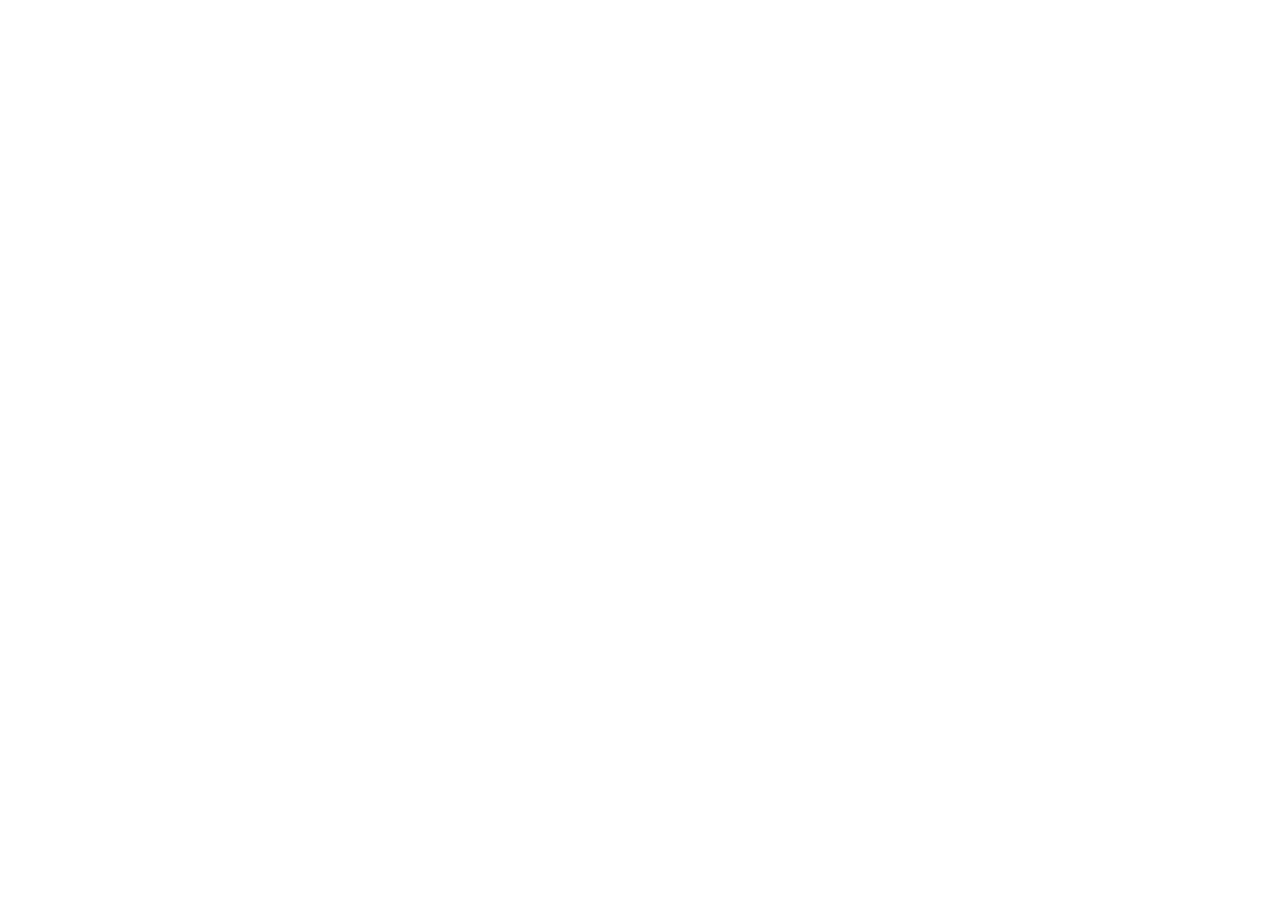
==== about.html @ e8c34bf9 "Init : création du dépôt, arborescence des fichiers et structure HTML de base" ====
<!DOCTYPE html>
<html lang="fr">
<head> 
<meta charset="UTF-8"> 
<meta name="viewport" content="width=device-width, initial-scale=1.0"> 
<title>AfriTalent — About</title> 

<link 
href="https://cdn.jsdelivr.net/npm/bootstrap@5.3.0/dist/css/bootstrap.min.css" 
rel="stylesheet"> 

<link rel="stylesheet" href="css/style.css">
</head>
<body> 

<script 
src="https://cdn.jsdelivr.net/npm/bootstrap@5.3.0/dist/js/bootstrap.bundle.min.js"
></script> 

<script src="js/main.js"></script>
</body>
</html>
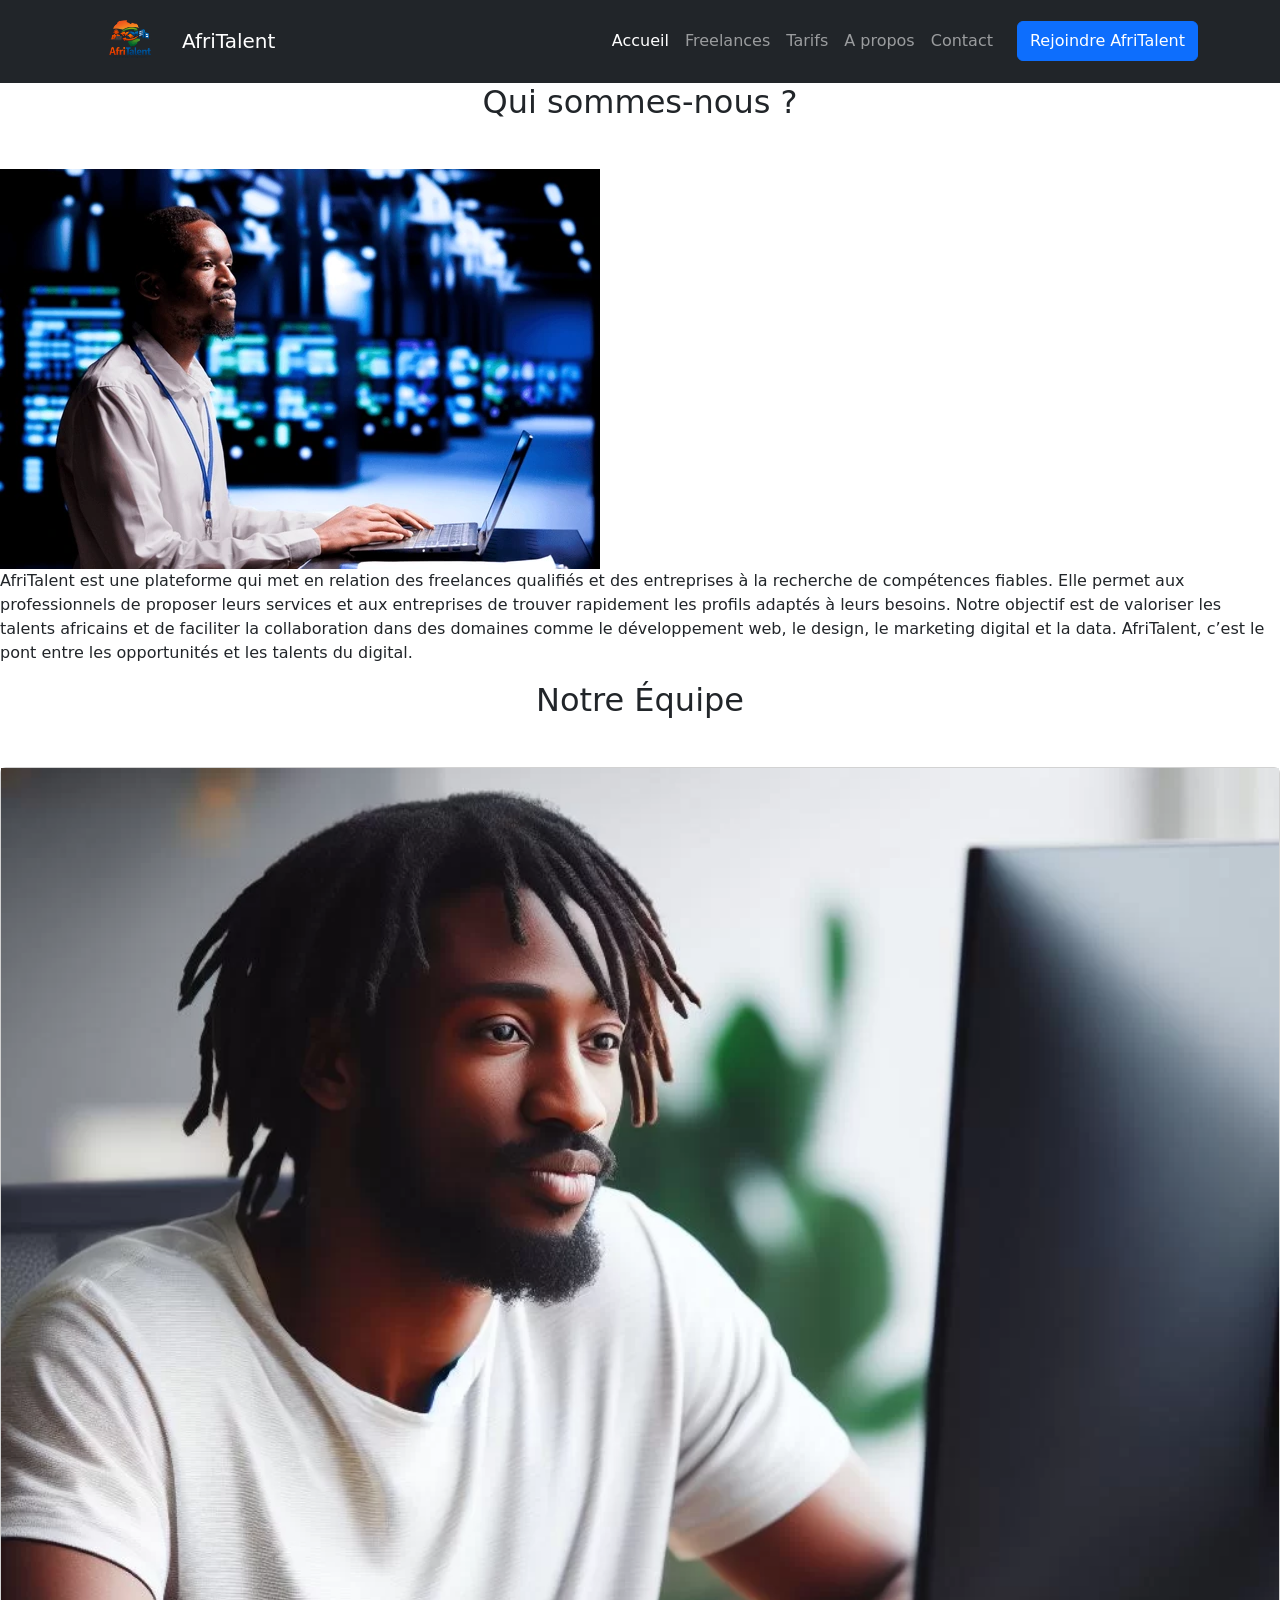
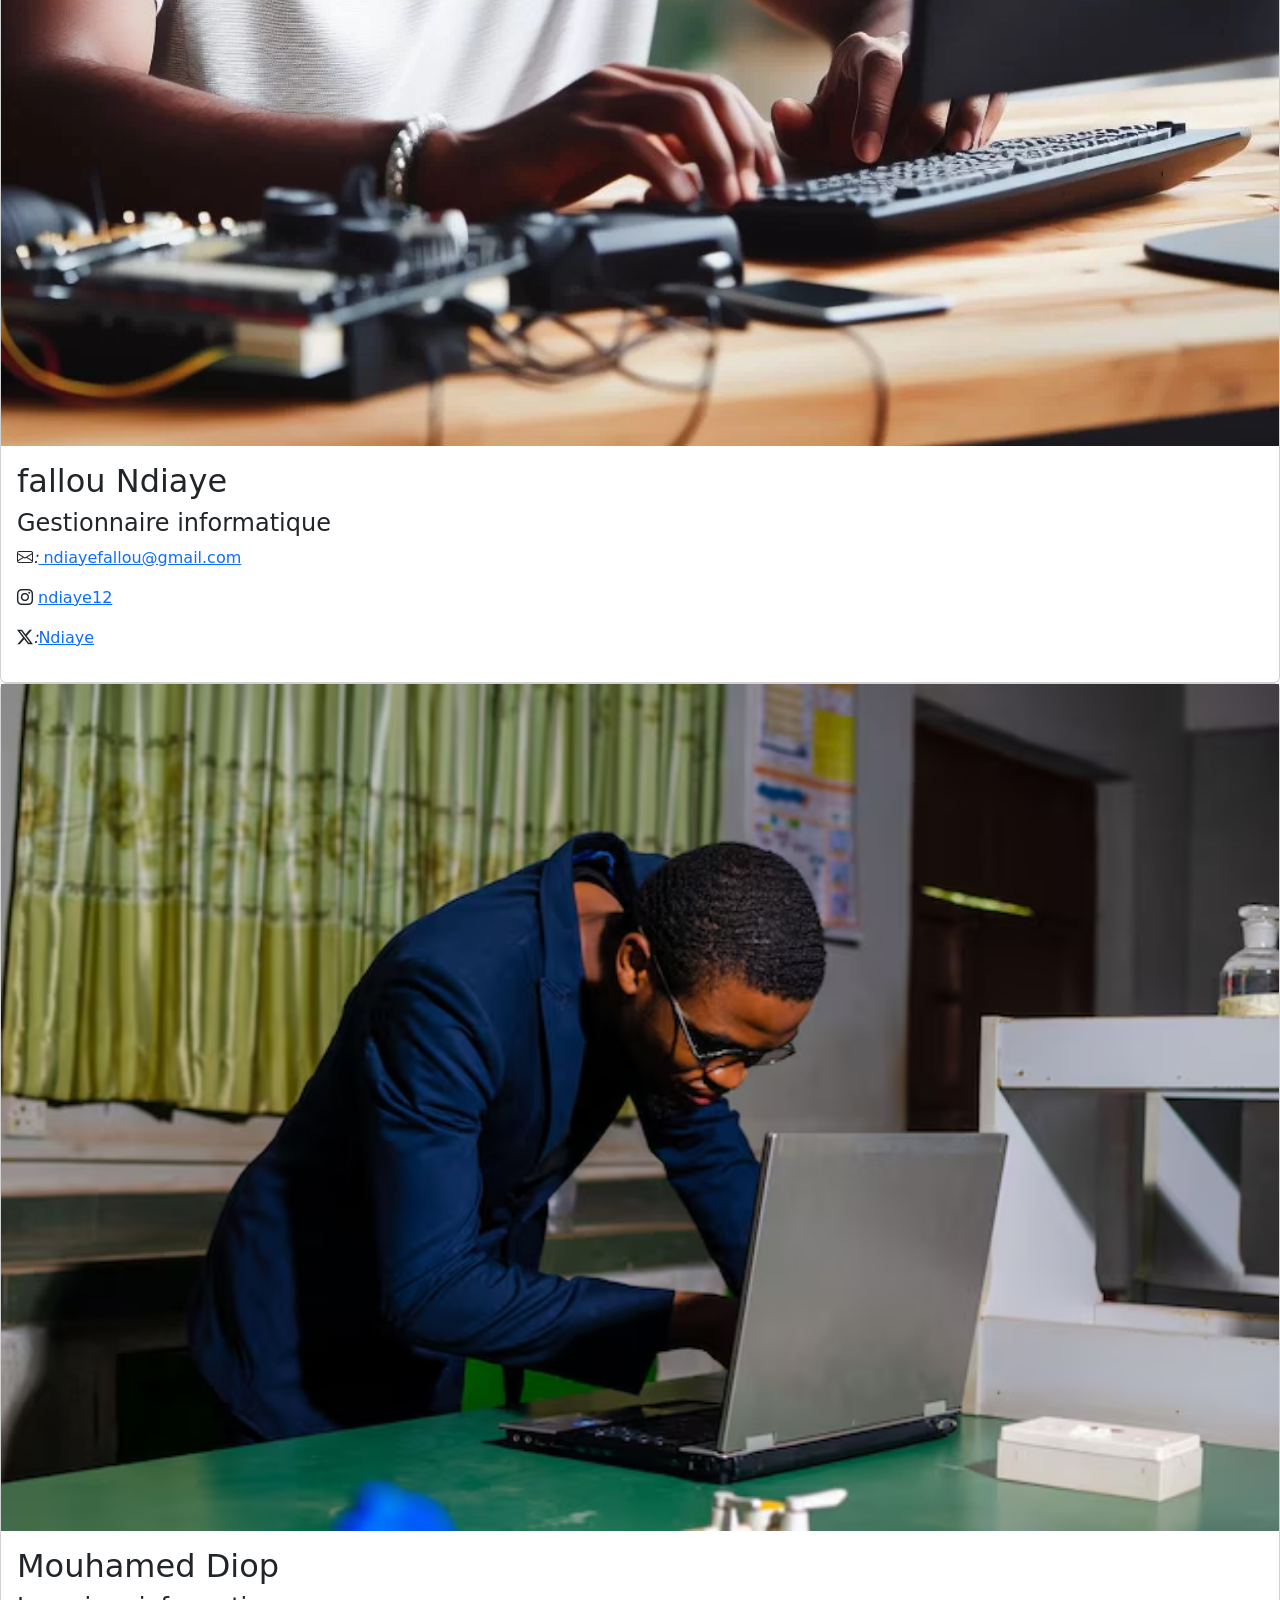
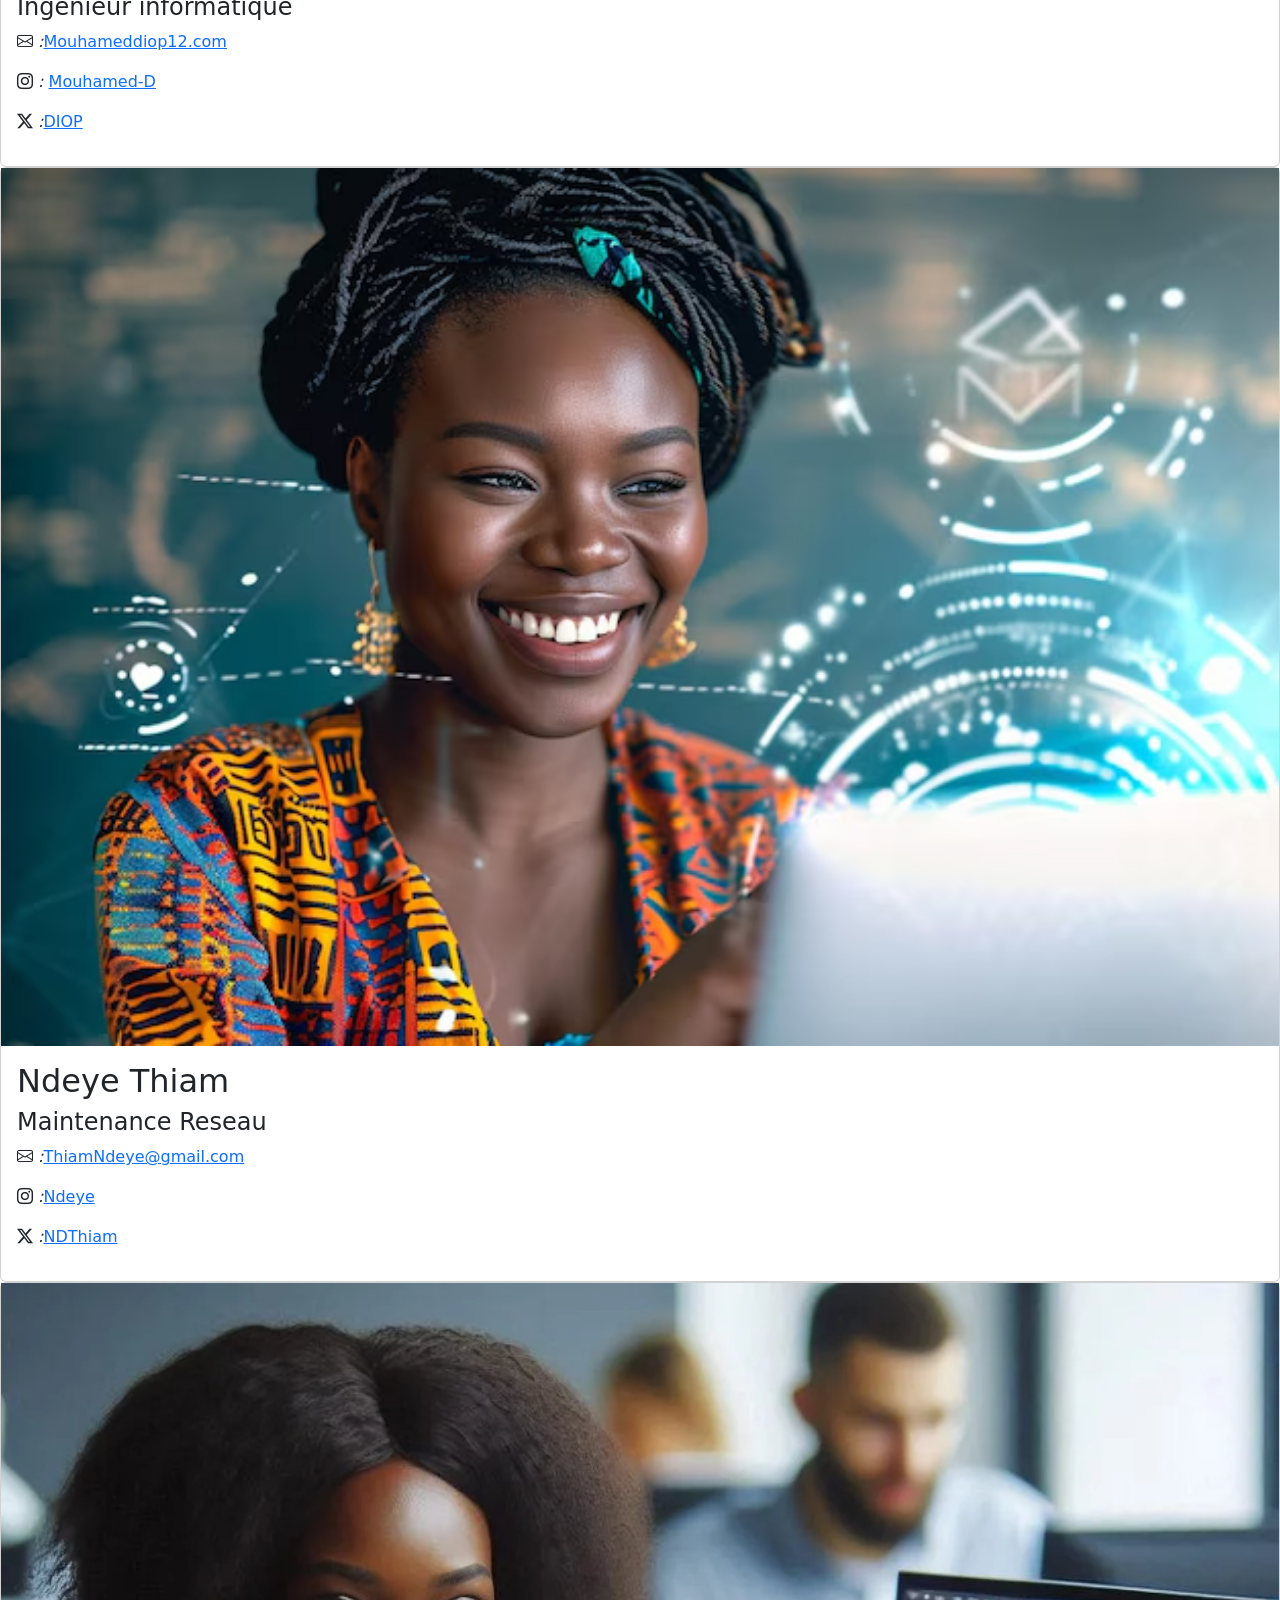
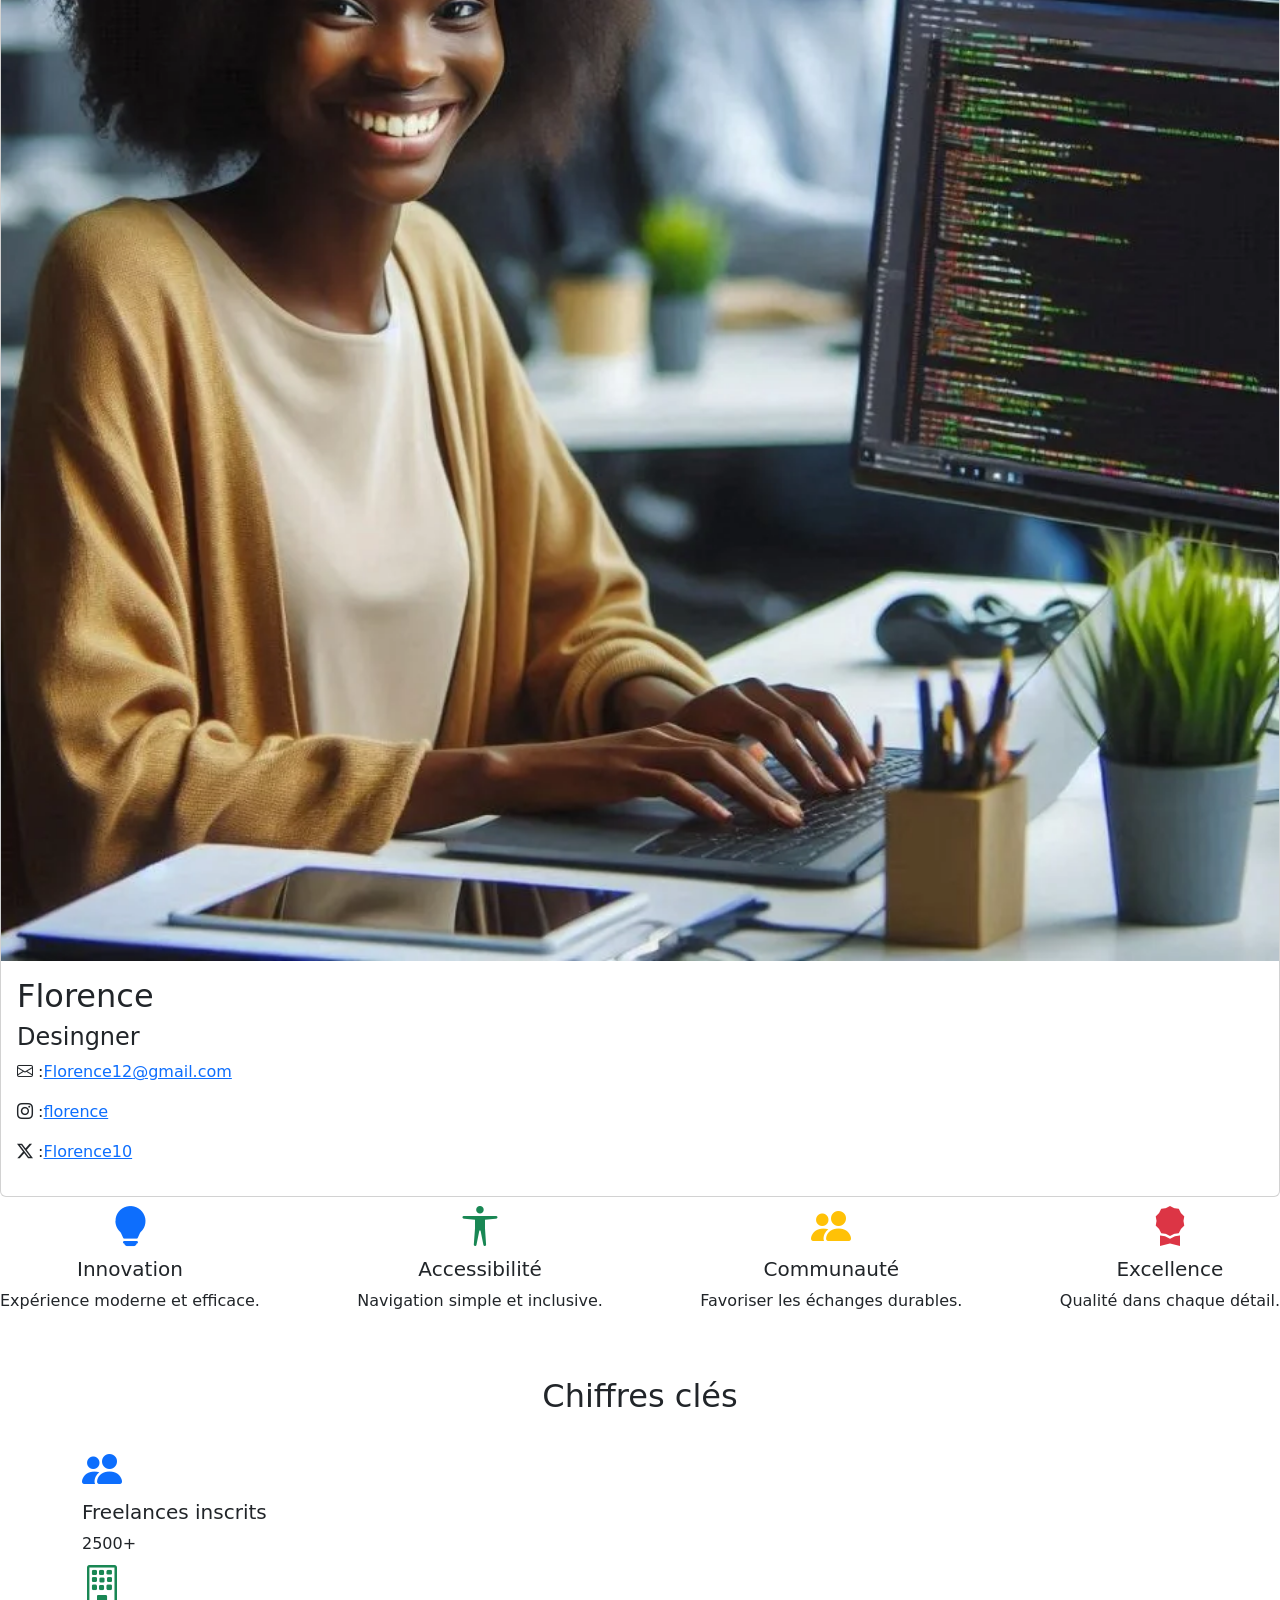
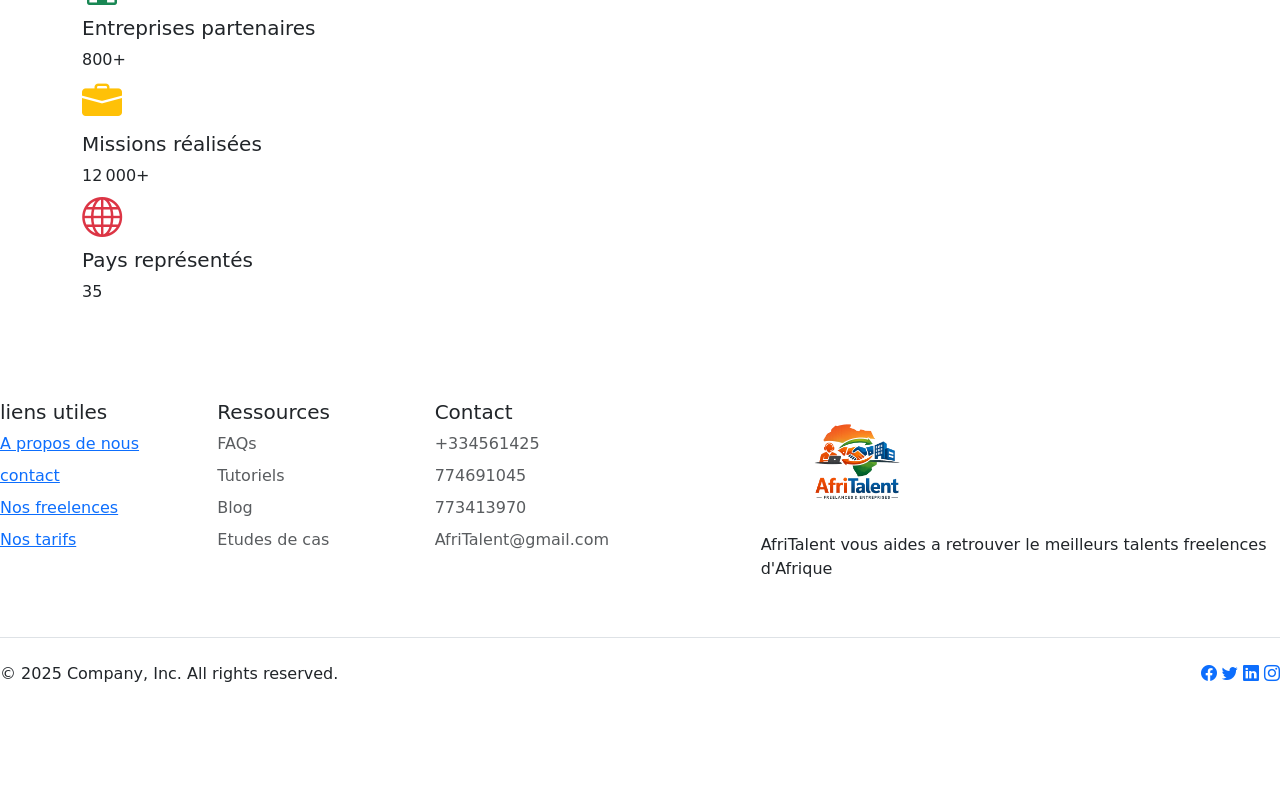
==== commit d9522527: "HTML : structure complète des 5 pages avec sections et contenu texte" ====
--- a/about.html
+++ b/about.html
@@ -4,6 +4,7 @@
 <meta charset="UTF-8"> 
 <meta name="viewport" content="width=device-width, initial-scale=1.0"> 
 <title>AfriTalent — About</title> 
+<link rel="stylesheet" href="https://cdn.jsdelivr.net/npm/bootstrap-icons@1.11.3/font/bootstrap-icons.css">
 
 <link 
 href="https://cdn.jsdelivr.net/npm/bootstrap@5.3.0/dist/css/bootstrap.min.css" 
@@ -12,10 +13,243 @@
 <link rel="stylesheet" href="css/style.css">
 </head>
 <body> 
-
+<!-- Barre de navigation commune a toutes les pages  -->
+
+<nav class="navbar navbar-expand-lg navbar-dark bg-dark"> 
+<div class="container"> 
+<img src="images/logoAfriTalent.png" alt="logo-AfriTalent" width="100px">
+
+<a class="navbar-brand" href="index.html">AfriTalent</a> 
+     <button class="navbar-toggler" type="button" 
+     data-bs-toggle="collapse" 
+     data-bs-target="#navMenu" 
+     aria-controls="navMenu" 
+     aria-expanded="false" 
+     aria-label="Toggle navigation"> 
+<span class="navbar-toggler-icon">
+</span> 
+
+</button> 
+  <div class="collapse navbar-collapse" id="navMenu"> 
+  <ul class="navbar-nav ms-auto"> 
+<li class="nav-item">
+    <a class="nav-link active" href="index.html">Accueil</a>
+</li> 
+<li class="nav-item">
+    <a class="nav-link" href="freelances.html">Freelances</a>
+</li> 
+<li class="nav-item">
+    <a class="nav-link" href="tarifs.html">Tarifs</a>
+</li> 
+<li class="nav-item">
+   <a class="nav-link" href="about.html">A propos</a></li> 
+<li class="nav-item">
+   <a class="nav-link" href="contact.html">Contact</a>
+</li> 
+<button class="btn btn-primary ms-3"> Rejoindre AfriTalent
+</button>
+   </ul> 
+   </div>
+   </div> 
+   </nav> 
+   <main>
+   <!-- section Notre histoire -->
+    <section class="Notre-Histoire">
+        <div class="Notre-Histoire-container">
+     <div class="imgage-Notre-histoire">
+      <h2 class="text-center mb-5">Qui sommes-nous ?</h2>
+<img src="images/imagenotre-histoire.webp" alt="img">
+     </div>
+     <div class="text-Notre-histoire">
+    <p>
+AfriTalent est une plateforme qui met en relation des freelances qualifiés et des entreprises à la recherche de compétences fiables. Elle permet aux professionnels de proposer leurs services et aux entreprises de trouver rapidement les profils adaptés à leurs besoins.
+Notre objectif est de valoriser les talents africains et de faciliter la collaboration dans des domaines comme le développement web, le design, le marketing digital et la data.
+AfriTalent, c’est le pont entre les opportunités et les talents du digital.
+    </p>
+     </div>
+     </div>
+    </section>
+    <!-- Section a propos  -->
+<section class="A-propos">
+
+<div class="card-container">
+<h2 class="text-center mb-5">Notre Équipe</h2>
+<div class="card">
+       <img src="images/-New-Nigerian-Freelancers.webp" alt="image a propos">
+       <div class="card-body">
+       <h2>fallou Ndiaye</h2>
+       <h4>Gestionnaire informatique</h4>
+       <p><i class="bi bi-envelope">:</i><a href=""> ndiayefallou@gmail.com</a></p>
+       <p><i class="bi bi-instagram"></i> <a href="">ndiaye12</a></p>
+       <p><i class="bi bi-twitter-x">:</i><a href="">Ndiaye</a></p>
+ </div>
+</div>
+ <div class="card">
+       <img src="images/informaticien2.avif" alt="image a propos">
+        <div class="card-body">
+        <h2>Mouhamed Diop</h2>
+        <h4>Ingenieur informatique</h4>
+        <p><i class="bi bi-envelope"> :</i><a href="">Mouhameddiop12.com</a></p>
+        <p><i class="bi bi-instagram"> :</i> <a href="">Mouhamed-D</a></p>
+        <p><i class="bi bi-twitter-x"> :</i><a href="">DIOP</a></p>
+</div>
+ </div>
+<div class="card">
+        <img src="images/informaticienne3.avif" alt="image a propos">
+        <div class="card-body">
+        <h2>Ndeye Thiam</h2>
+        <h4>Maintenance Reseau</h4>
+        <p><i class="bi bi-envelope"> :</i><a href="">ThiamNdeye@gmail.com</a></p>
+        <p><i class="bi bi-instagram"> :</i><a href="">Ndeye</a></p>
+        <p><i class="bi bi-twitter-x"> :</i><a href="">NDThiam</a></p>
+</div>
+</div>
+<div class="card">
+        <img src="images/informaticienne4.webp" alt="image a propos">
+        <div class="card-body">
+        <h2>Florence </h2>
+        <h4>Desingner</h4>
+        <p><i class="bi bi-envelope"></i> :<a href="">Florence12@gmail.com</a></p>
+        <p><i class="bi bi-instagram"></i> :<a href="">florence</a></p>
+        <p><i class="bi bi-twitter-x"></i>  :<a href="">Florence10</a></p>
+</div>
+</div>
+</div>
+ </section>
+ <div class="d-flex justify-content-between text-center">
+  <div>
+    <i class="bi bi-lightbulb-fill fs-1 text-primary"></i>
+    <h5>Innovation</h5>
+    <p>Expérience moderne et efficace.</p>
+  </div>
+  <div>
+    <i class="bi bi-universal-access fs-1 text-success"></i>
+    <h5>Accessibilité</h5>
+    <p>Navigation simple et inclusive.</p>
+  </div>
+  <div>
+    <i class="bi bi-people-fill fs-1 text-warning"></i>
+    <h5>Communauté</h5>
+    <p>Favoriser les échanges durables.</p>
+  </div>
+  <div>
+    <i class="bi bi-award-fill fs-1 text-danger"></i>
+    <h5>Excellence</h5>
+    <p>Qualité dans chaque détail.</p>
+  </div>
+</div>
+<section class="stats py-5">
+  <div class="container">
+    <h2 class="text-center mb-4">Chiffres clés</h2>
+    <div class="grid-bento">
+      
+      <div class="stat-box big">
+        <i class="bi bi-people-fill fs-1 text-primary"></i>
+        <h5>Freelances inscrits</h5>
+        <span class="number">2500+</span>
+      </div>
+      
+      <div class="stat-box">
+        <i class="bi bi-building fs-1 text-success"></i>
+        <h5>Entreprises partenaires</h5>
+        <span class="number">800+</span>
+      </div>
+      
+      <div class="stat-box wide">
+        <i class="bi bi-briefcase-fill fs-1 text-warning"></i>
+        <h5>Missions réalisées</h5>
+        <span class="number">12 000+</span>
+      </div>
+      
+      <div class="stat-box">
+        <i class="bi bi-globe fs-1 text-danger"></i>
+        <h5>Pays représentés</h5>
+        <span class="number">35</span>
+      </div>
+      
+    </div>
+  </div>
+</section>
+
+   </main>
+     <footer class="py-5">
+        <div class="row">
+          <div class="col-6 col-md-2 mb-3">
+            <h5>liens utiles</h5>
+            <ul class="nav flex-column">
+              <li class="nav-item mb-2">
+                <a href="#" class="nav-link p-0 text-body-secondary"><a href="about.html">A propos de nous</a></a>
+              </li>
+              <li class="nav-item mb-2">
+                <a href="#" class="nav-link p-0 text-body-secondary"
+                  ><a href="contact.html">contact</a></a
+                >
+              </li>
+              <li class="nav-item mb-2">
+                <a href="#" class="nav-link p-0 text-body-secondary"><a href="freelances.html">Nos freelences</a></a>
+              </li>
+              <li class="nav-item mb-2">
+                <a href="#" class="nav-link p-0 text-body-secondary"><a href="tarifs.html">Nos tarifs</a></a>
+              </li>
+            </ul>
+          </div>
+          <div class="col-6 col-md-2 mb-3">
+            <h5>Ressources</h5>
+            <ul class="nav flex-column">
+              <li class="nav-item mb-2">
+                <a href="#" class="nav-link p-0 text-body-secondary">FAQs</a>
+              </li>
+              <li class="nav-item mb-2">
+                <a href="#" class="nav-link p-0 text-body-secondary"
+                  >Tutoriels</a
+                >
+              </li>
+              <li class="nav-item mb-2">
+                <a href="#" class="nav-link p-0 text-body-secondary">Blog</a>
+              </li>
+              <li class="nav-item mb-2">
+                <a href="#" class="nav-link p-0 text-body-secondary">Etudes de cas</a>
+              </li>
+            </ul>
+          </div>
+          <div class="col-6 col-md-2 mb-3">
+            <h5>Contact</h5>
+            <ul class="nav flex-column">
+              <li class="nav-item mb-2">
+                <a href="#" class="nav-link p-0 text-body-secondary">+334561425</a>
+              </li>
+              <li class="nav-item mb-2">
+                <a href="#" class="nav-link p-0 text-body-secondary"
+                  >774691045</a
+                >
+              </li>
+              <li class="nav-item mb-2">
+                <a href="#" class="nav-link p-0 text-body-secondary">773413970</a>
+              </li>
+              <li class="nav-item mb-2">
+                <a href="#" class="nav-link p-0 text-body-secondary">AfriTalent@gmail.com</a>
+              </li>
+            </ul>
+          </div>
+          <div class="col-md-5 offset-md-1 mb-3">
+            <img src="images/logoAfriTalent.png" alt="logo" width="200px">
+            <p>AfriTalent vous aides a retrouver le meilleurs talents freelences d'Afrique</p>
+          </div>
+        </div>
+        <div
+       class="d-flex flex-column flex-sm-row justify-content-between py-4 my-4 border-top">
+      <p>&copy; 2025 Company, Inc. All rights reserved.</p>
+<div class="social-icons">
+     <a href="#"><i class="bi bi-facebook"></i></a>
+     <a href="#"><i class="bi bi-twitter"></i></a>
+     <a href="#"><i class="bi bi-linkedin"></i></a>
+     <a href="#"><i class="bi bi-instagram"></i></a>
+</div>
+  </div>
+      </footer>
 <script 
-src="https://cdn.jsdelivr.net/npm/bootstrap@5.3.0/dist/js/bootstrap.bundle.min.js"
-></script> 
+src="https://cdn.jsdelivr.net/npm/bootstrap@5.3.0/dist/js/bootstrap.bundle.min.js">
+</script> 
 
 <script src="js/main.js"></script>
 </body>
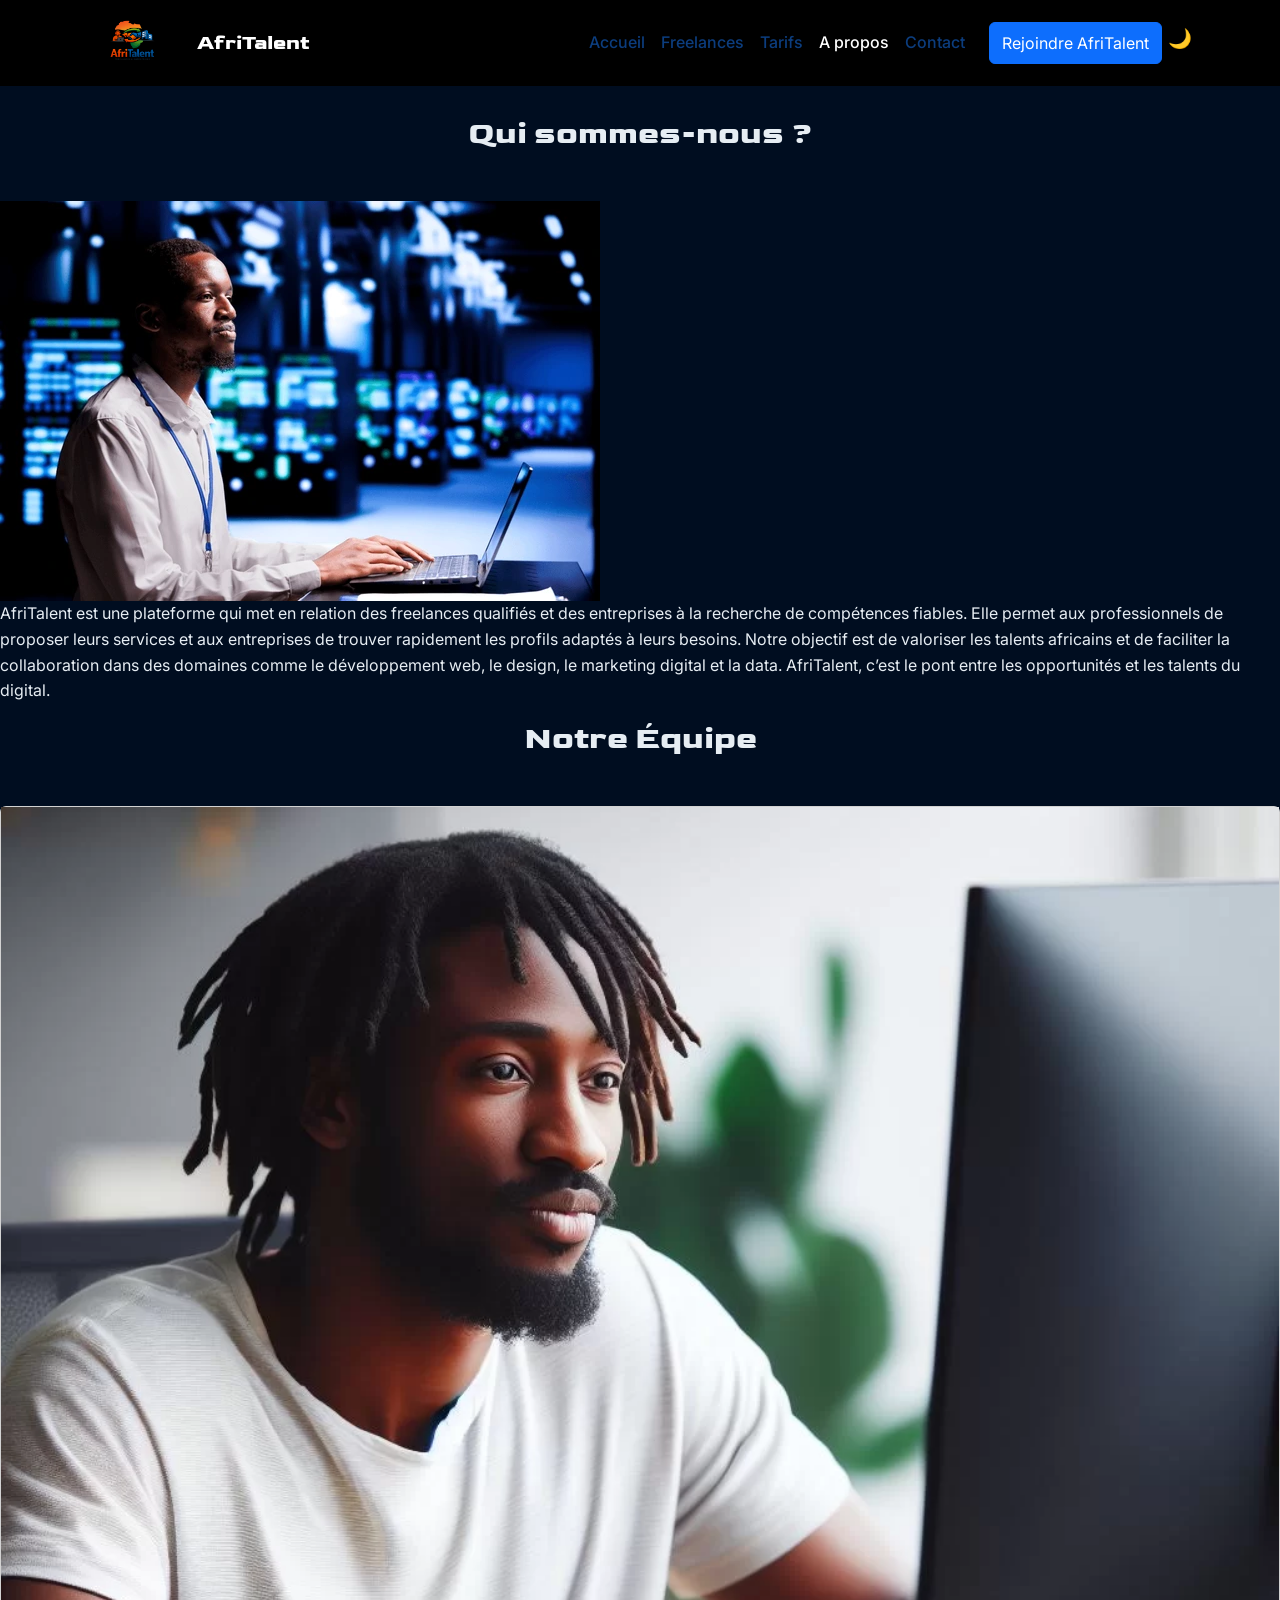
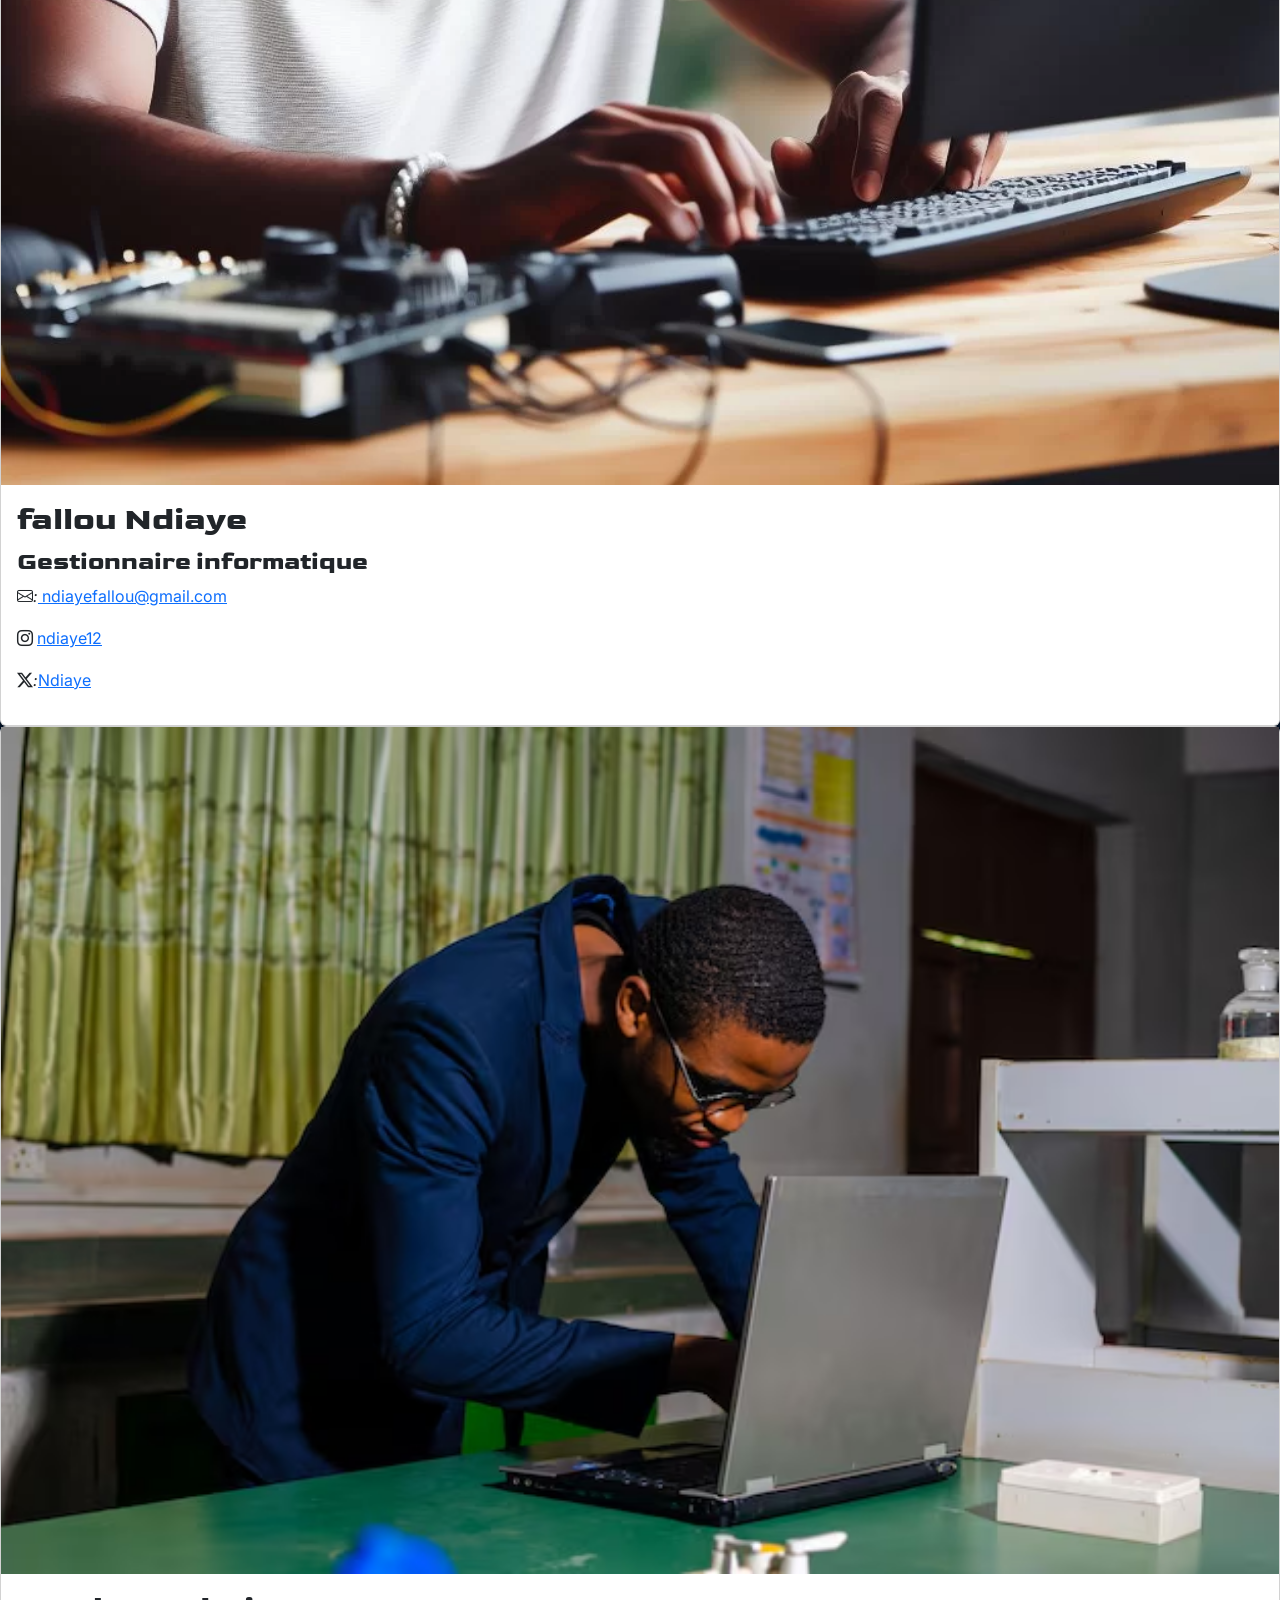
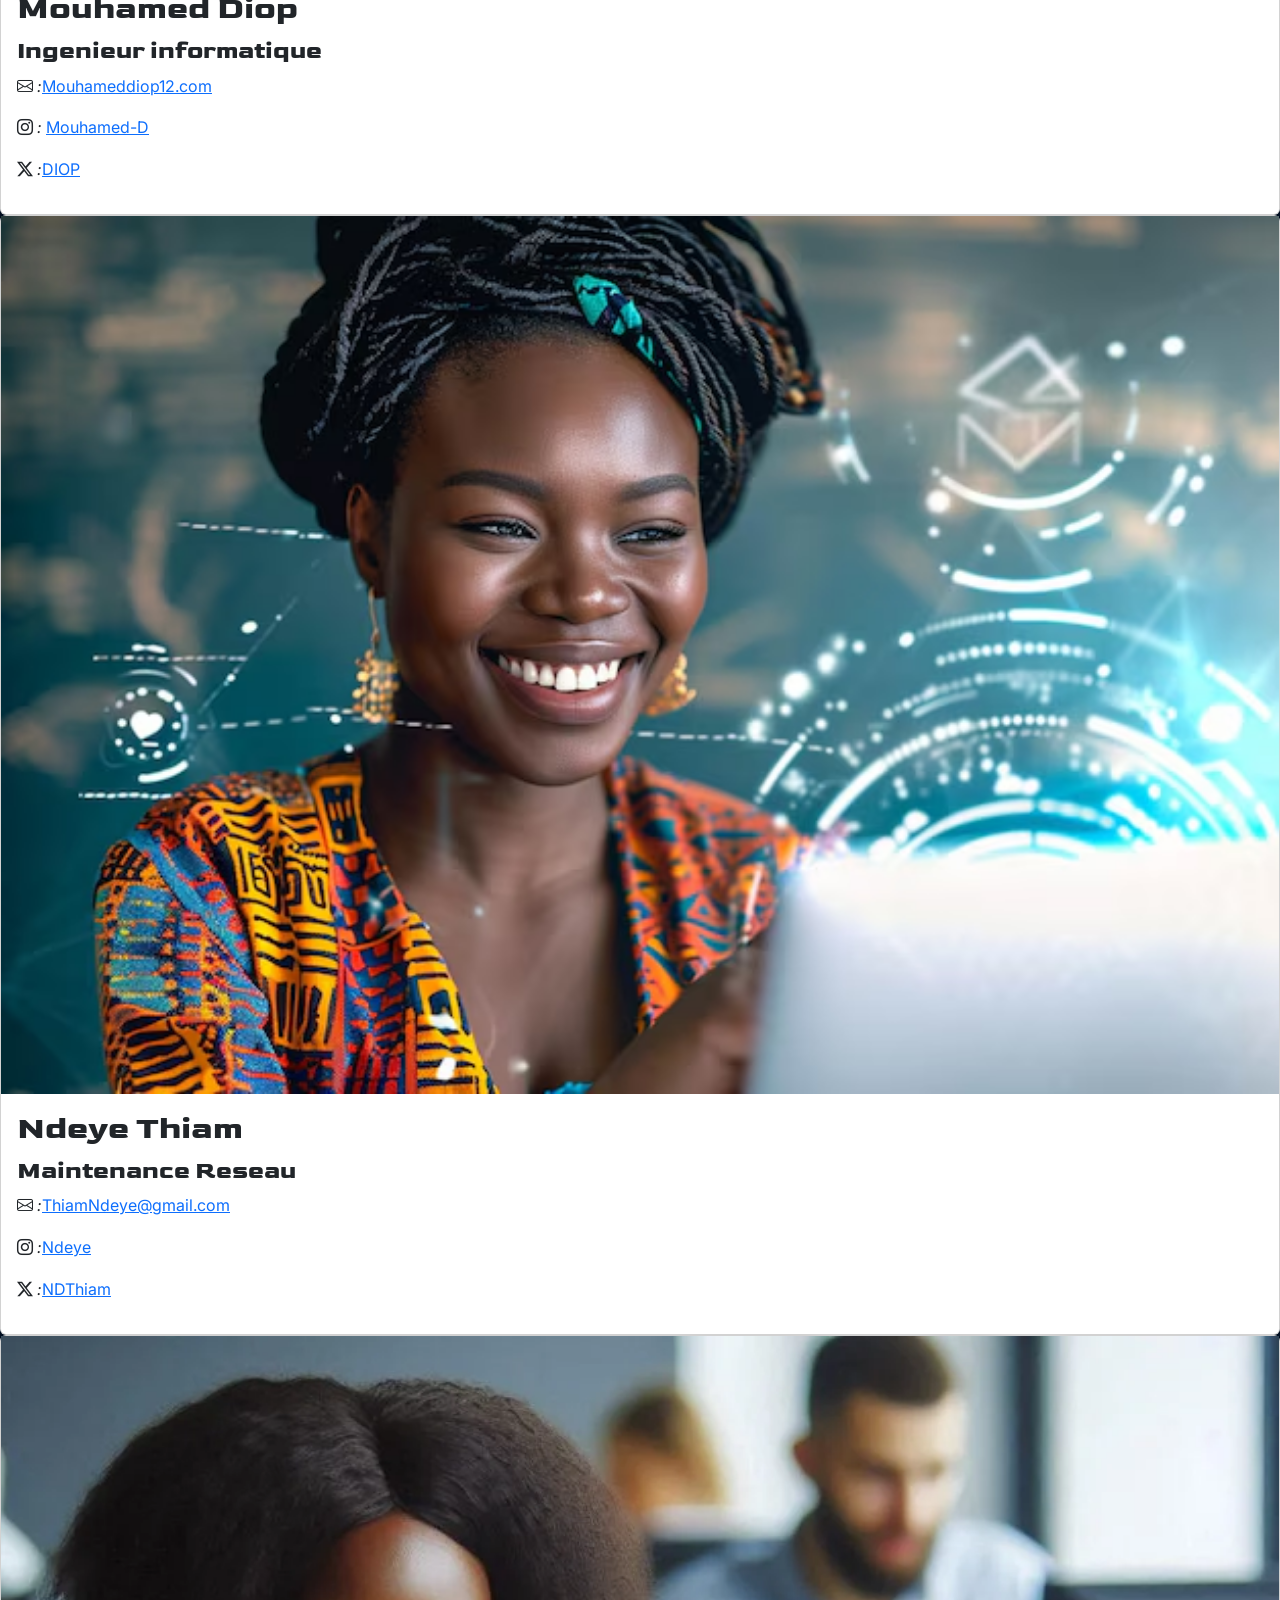
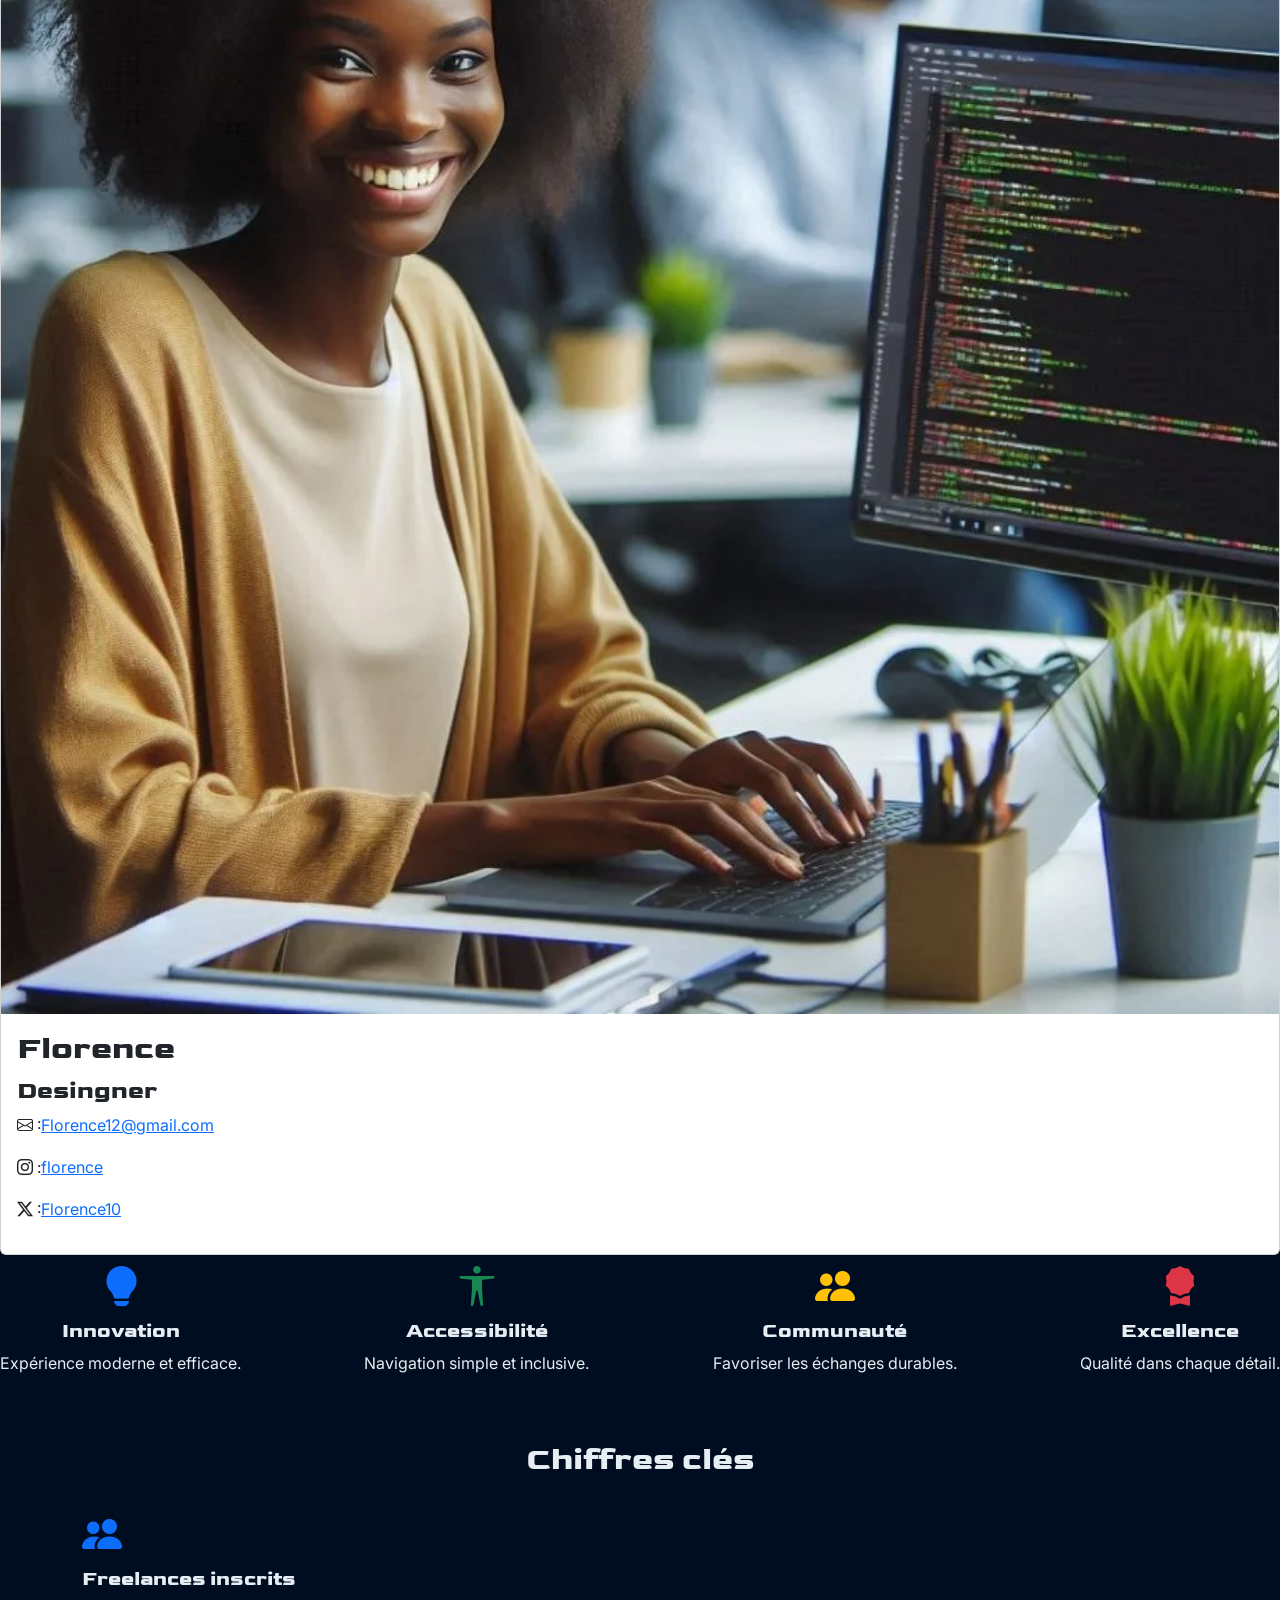
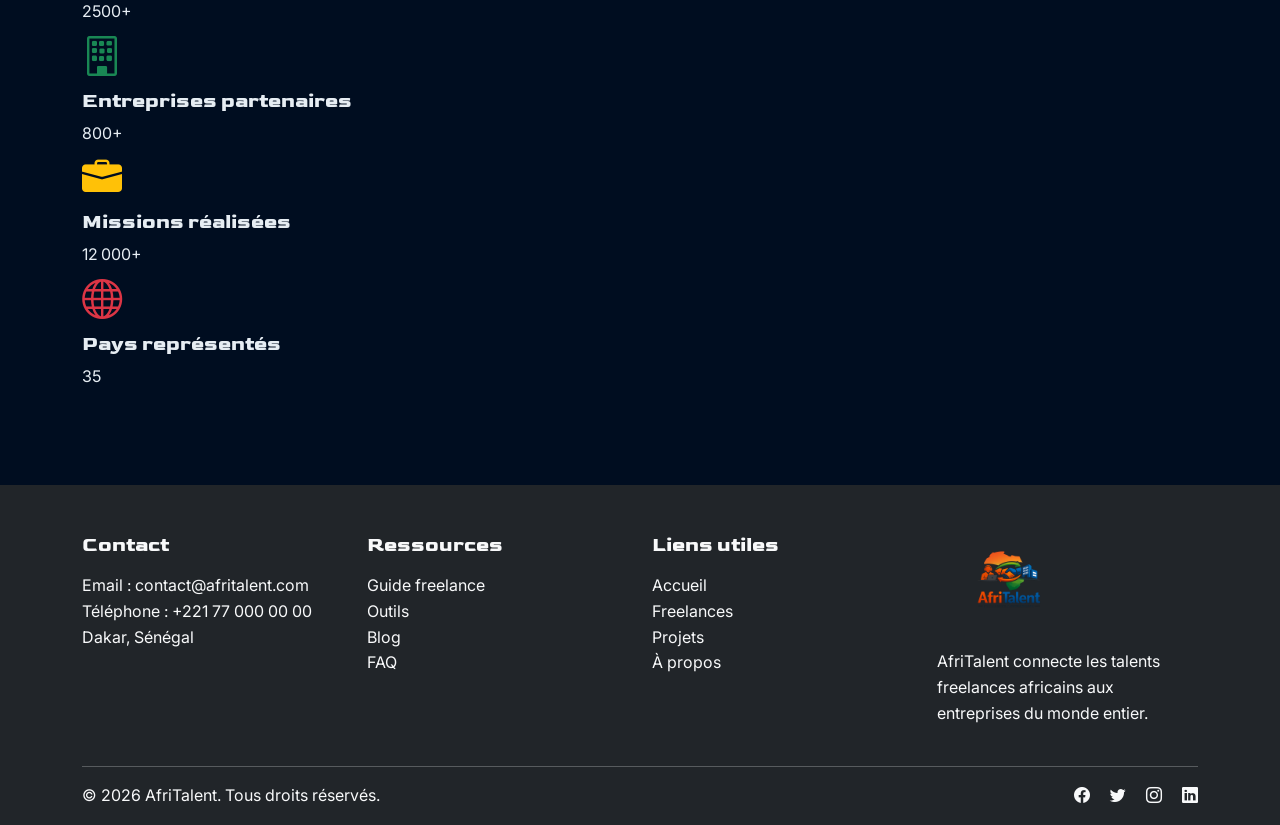
==== commit 1c4f5dd9: "variables,typographie,layout general,et style de base" ====
--- a/about.html
+++ b/about.html
@@ -15,9 +15,9 @@
 <body> 
 <!-- Barre de navigation commune a toutes les pages  -->
 
-<nav class="navbar navbar-expand-lg navbar-dark bg-dark"> 
+<nav class="navbar navbar-expand-lg navbar-dark bg-black fixed-top"> 
 <div class="container"> 
-<img src="images/logoAfriTalent.png" alt="logo-AfriTalent" width="100px">
+ <img src="images/logoAfriTalent.png" class="logo-AfriTalent" alt="logo">
 
 <a class="navbar-brand" href="index.html">AfriTalent</a> 
      <button class="navbar-toggler" type="button" 
@@ -33,7 +33,7 @@
   <div class="collapse navbar-collapse" id="navMenu"> 
   <ul class="navbar-nav ms-auto"> 
 <li class="nav-item">
-    <a class="nav-link active" href="index.html">Accueil</a>
+    <a class="nav-link " href="index.html">Accueil</a>
 </li> 
 <li class="nav-item">
     <a class="nav-link" href="freelances.html">Freelances</a>
@@ -42,12 +42,15 @@
     <a class="nav-link" href="tarifs.html">Tarifs</a>
 </li> 
 <li class="nav-item">
-   <a class="nav-link" href="about.html">A propos</a></li> 
+   <a class="nav-link active" href="about.html">A propos</a></li> 
 <li class="nav-item">
    <a class="nav-link" href="contact.html">Contact</a>
 </li> 
 <button class="btn btn-primary ms-3"> Rejoindre AfriTalent
 </button>
+<div class="btn-mode">
+<button onclick="toggleDarkMode()">🌙</button>
+</div>
    </ul> 
    </div>
    </div> 
@@ -172,81 +175,76 @@
 </section>
 
    </main>
-     <footer class="py-5">
-        <div class="row">
-          <div class="col-6 col-md-2 mb-3">
-            <h5>liens utiles</h5>
-            <ul class="nav flex-column">
-              <li class="nav-item mb-2">
-                <a href="#" class="nav-link p-0 text-body-secondary"><a href="about.html">A propos de nous</a></a>
-              </li>
-              <li class="nav-item mb-2">
-                <a href="#" class="nav-link p-0 text-body-secondary"
-                  ><a href="contact.html">contact</a></a
-                >
-              </li>
-              <li class="nav-item mb-2">
-                <a href="#" class="nav-link p-0 text-body-secondary"><a href="freelances.html">Nos freelences</a></a>
-              </li>
-              <li class="nav-item mb-2">
-                <a href="#" class="nav-link p-0 text-body-secondary"><a href="tarifs.html">Nos tarifs</a></a>
-              </li>
-            </ul>
-          </div>
-          <div class="col-6 col-md-2 mb-3">
-            <h5>Ressources</h5>
-            <ul class="nav flex-column">
-              <li class="nav-item mb-2">
-                <a href="#" class="nav-link p-0 text-body-secondary">FAQs</a>
-              </li>
-              <li class="nav-item mb-2">
-                <a href="#" class="nav-link p-0 text-body-secondary"
-                  >Tutoriels</a
-                >
-              </li>
-              <li class="nav-item mb-2">
-                <a href="#" class="nav-link p-0 text-body-secondary">Blog</a>
-              </li>
-              <li class="nav-item mb-2">
-                <a href="#" class="nav-link p-0 text-body-secondary">Etudes de cas</a>
-              </li>
-            </ul>
-          </div>
-          <div class="col-6 col-md-2 mb-3">
-            <h5>Contact</h5>
-            <ul class="nav flex-column">
-              <li class="nav-item mb-2">
-                <a href="#" class="nav-link p-0 text-body-secondary">+334561425</a>
-              </li>
-              <li class="nav-item mb-2">
-                <a href="#" class="nav-link p-0 text-body-secondary"
-                  >774691045</a
-                >
-              </li>
-              <li class="nav-item mb-2">
-                <a href="#" class="nav-link p-0 text-body-secondary">773413970</a>
-              </li>
-              <li class="nav-item mb-2">
-                <a href="#" class="nav-link p-0 text-body-secondary">AfriTalent@gmail.com</a>
-              </li>
-            </ul>
-          </div>
-          <div class="col-md-5 offset-md-1 mb-3">
-            <img src="images/logoAfriTalent.png" alt="logo" width="200px">
-            <p>AfriTalent vous aides a retrouver le meilleurs talents freelences d'Afrique</p>
-          </div>
-        </div>
-        <div
-       class="d-flex flex-column flex-sm-row justify-content-between py-4 my-4 border-top">
-      <p>&copy; 2025 Company, Inc. All rights reserved.</p>
-<div class="social-icons">
-     <a href="#"><i class="bi bi-facebook"></i></a>
-     <a href="#"><i class="bi bi-twitter"></i></a>
-     <a href="#"><i class="bi bi-linkedin"></i></a>
-     <a href="#"><i class="bi bi-instagram"></i></a>
-</div>
-  </div>
-      </footer>
+    <!-- footer commun a toutes les pages  -->
+    <footer class="bg-dark text-light pt-5 pb-3 mt-5">
+  <div class="container">
+
+    <div class="row gy-4">
+
+      <!-- Colonne 1 : Contact -->
+      <div class="col-md-3">
+        <h5 class="fw-bold mb-3">Contact</h5>
+        <ul class="list-unstyled">
+          <li>Email : contact@afritalent.com</li>
+          <li>Téléphone : +221 77 000 00 00</li>
+          <li>Dakar, Sénégal</li>
+        </ul>
+      </div>
+
+      <!-- Colonne 2 : Ressources -->
+      <div class="col-md-3">
+        <h5 class="fw-bold mb-3">Ressources</h5>
+        <ul class="list-unstyled">
+          <li><a href="#" class="text-light text-decoration-none">Guide freelance</a></li>
+          <li><a href="#" class="text-light text-decoration-none">Outils</a></li>
+          <li><a href="#" class="text-light text-decoration-none">Blog</a></li>
+          <li><a href="#" class="text-light text-decoration-none">FAQ</a></li>
+        </ul>
+      </div>
+
+      <!-- Colonne 3 : Liens utiles -->
+      <div class="col-md-3">
+        <h5 class="fw-bold mb-3">Liens utiles</h5>
+        <ul class="list-unstyled">
+          <li><a href="#" class="text-light text-decoration-none">Accueil</a></li>
+          <li><a href="#" class="text-light text-decoration-none">Freelances</a></li>
+          <li><a href="#" class="text-light text-decoration-none">Projets</a></li>
+          <li><a href="#" class="text-light text-decoration-none">À propos</a></li>
+        </ul>
+      </div>
+
+      <!-- Colonne 4 : Logo + description -->
+      <div class="col-md-3">
+        <img src="images/logoAfriTalent.png" alt="AfriTalent" style="width: 150px;">
+        <p class="mt-3">
+          AfriTalent connecte les talents freelances africains aux entreprises du monde entier.
+        </p>
+      </div>
+
+    </div>
+
+    <!-- Ligne du bas -->
+    <hr class="border-light mt-4">
+
+    <div class="d-flex flex-column flex-md-row justify-content-between align-items-center">
+
+      <!-- Copyright -->
+      <p class="mb-2 mb-md-0">
+        © 2026 AfriTalent. Tous droits réservés.
+      </p>
+
+      <!-- Réseaux sociaux -->
+      <div>
+        <a href="#" class="text-light me-3"><i class="bi bi-facebook"></i></a>
+        <a href="#" class="text-light me-3"><i class="bi bi-twitter"></i></a>
+        <a href="#" class="text-light me-3"><i class="bi bi-instagram"></i></a>
+        <a href="#" class="text-light"><i class="bi bi-linkedin"></i></a>
+      </div>
+
+    </div>
+
+  </div>
+</footer>
 <script 
 src="https://cdn.jsdelivr.net/npm/bootstrap@5.3.0/dist/js/bootstrap.bundle.min.js">
 </script> 
--- a/css/style.css
+++ b/css/style.css
@@ -0,0 +1,74 @@
+
+@import url('https://fonts.googleapis.com/css2?family=Goldman:wght@400;700&family=Inter:ital,opsz,wght@0,14..32,100..900;1,14..32,100..900&family=Oswald:wght@200..700&display=swap');
+@import url('https://fonts.googleapis.com/css2?family=Goldman:wght@400;700&family=Oswald:wght@200..700&display=swap');
+
+/* reset css  */
+:root {
+  --primary-color: #1a73e8;
+  --main-color: #0c3d7e;
+  --dark-color: #000d20;
+  --light-color: #f5f5f5;
+  --text-color: #e6edf3;
+  --text-muted: #8b949e;
+  --font-title: 'Goldman', sans-serif;
+  --font-body: 'Inter', sans-serif;
+  --spacing-base: 1rem;
+}
+reset{
+  margin: 0;
+  padding: 0;
+  box-sizing: border-box;
+}
+
+body {
+  background-color: var(--dark-color);
+  color: var(--text-color);
+  font-family: var(--font-body);
+  line-height: 1.6;
+}
+
+h1, h2, h3, h4, h5 {
+  font-family: var(--font-title);
+  font-weight: 600;
+}
+
+body{
+    padding-top: 115px;
+}
+
+
+/* Barre de navigation */
+
+.logo-AfriTalent {
+    height: 70px;
+    width: auto;
+    margin-right: 10px;
+}
+
+.navbar-brand {
+    font-family: var(--font-title);
+    font-weight: 700;
+    color: #fff ;
+}
+
+.nav-link {
+    color: var(--main-color) ;
+    font-weight: 500;
+    
+}
+
+.nav-link:hover {
+    color: var(--primary-color) ;
+}
+
+.btn-mode button {
+    background: none;
+    border: none;
+    color: var(--text-color);
+    font-size: 1.2rem;
+    cursor: pointer;
+}
+
+.btn-mode button:hover {
+    color: var(--primary-color);
+}
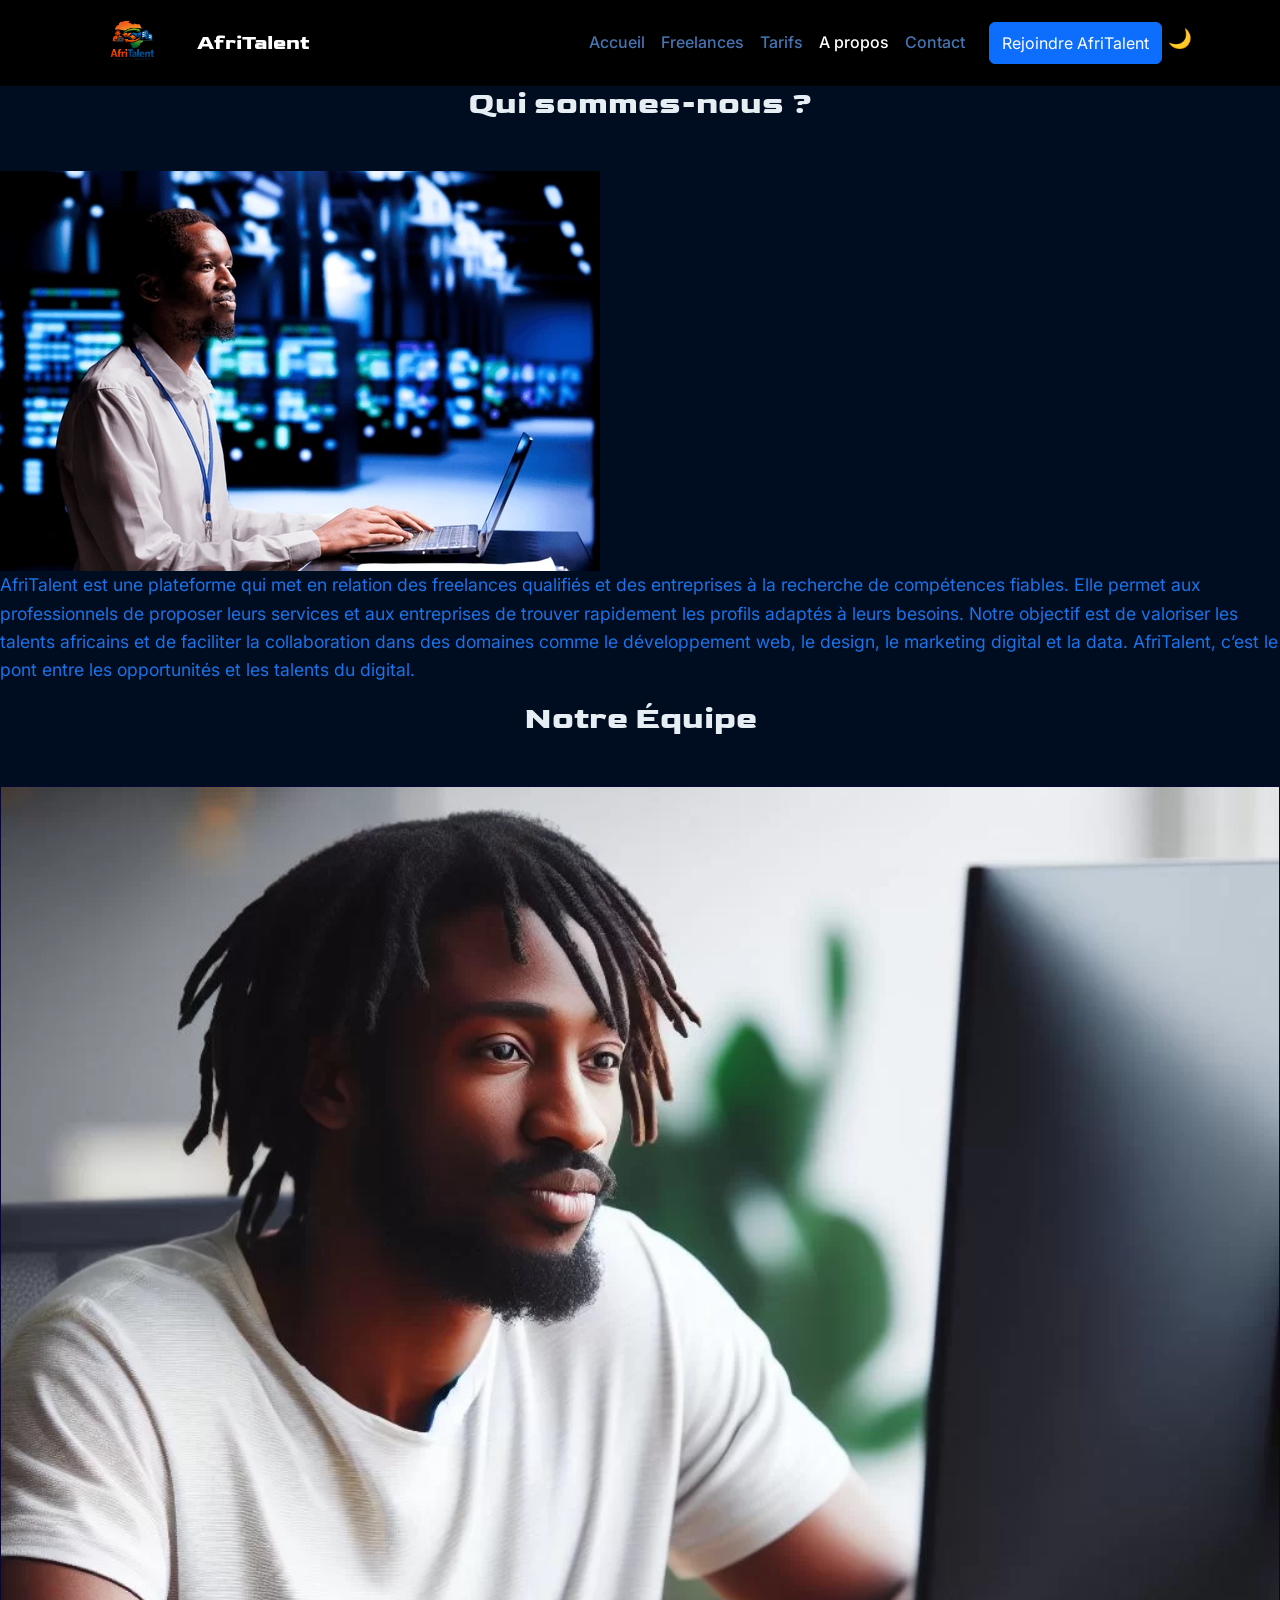
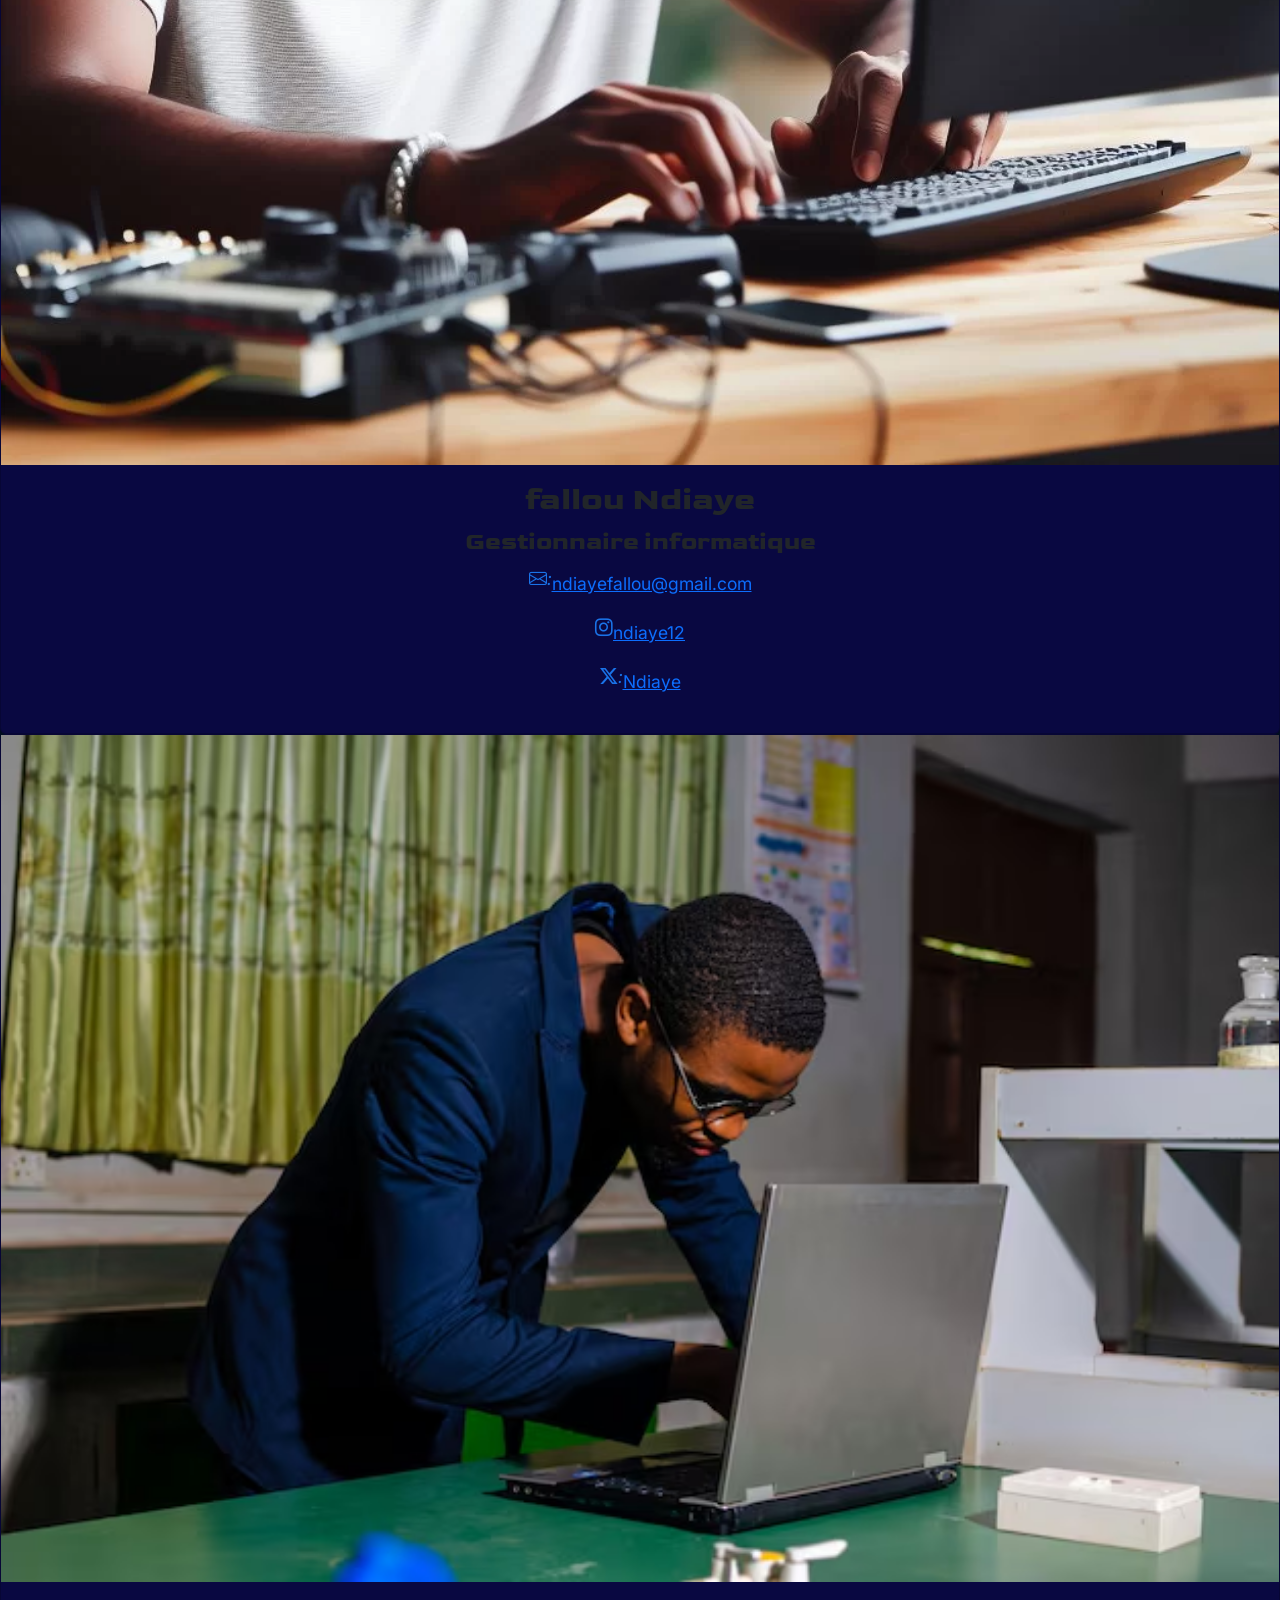
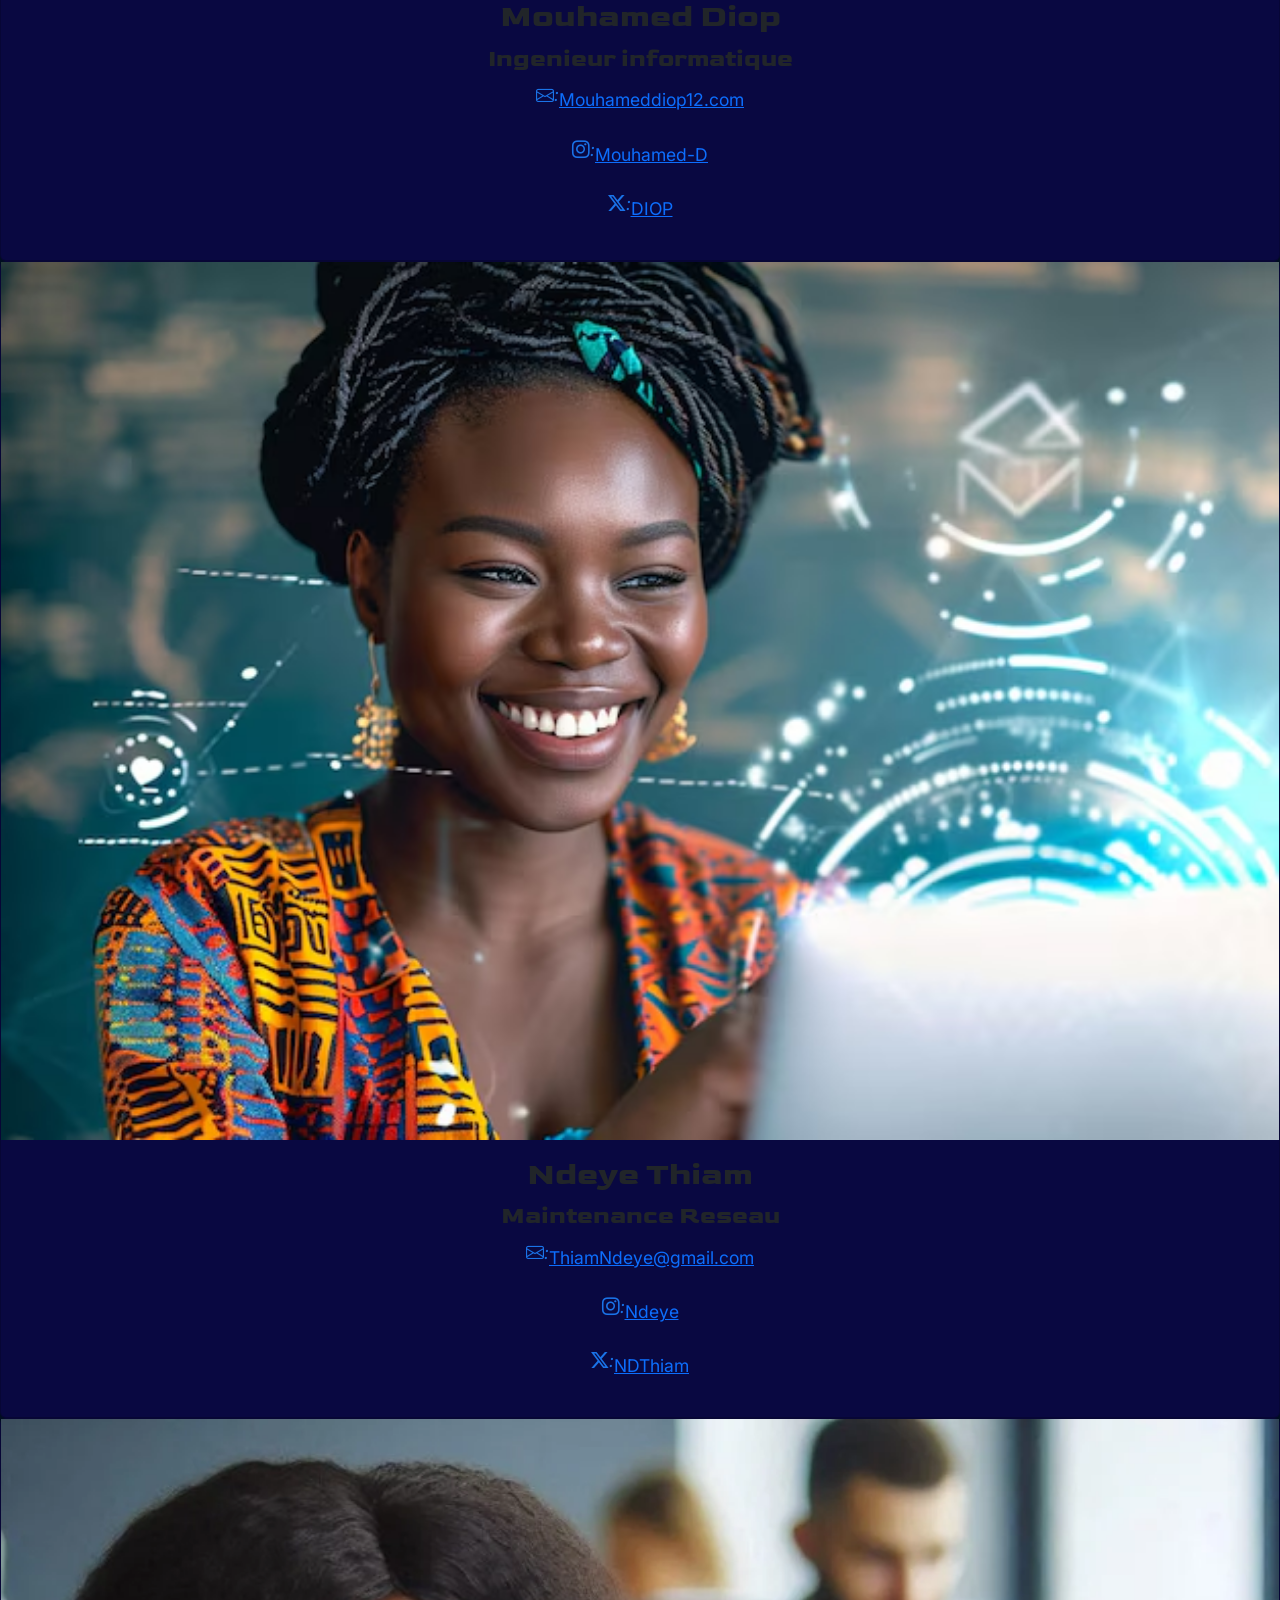
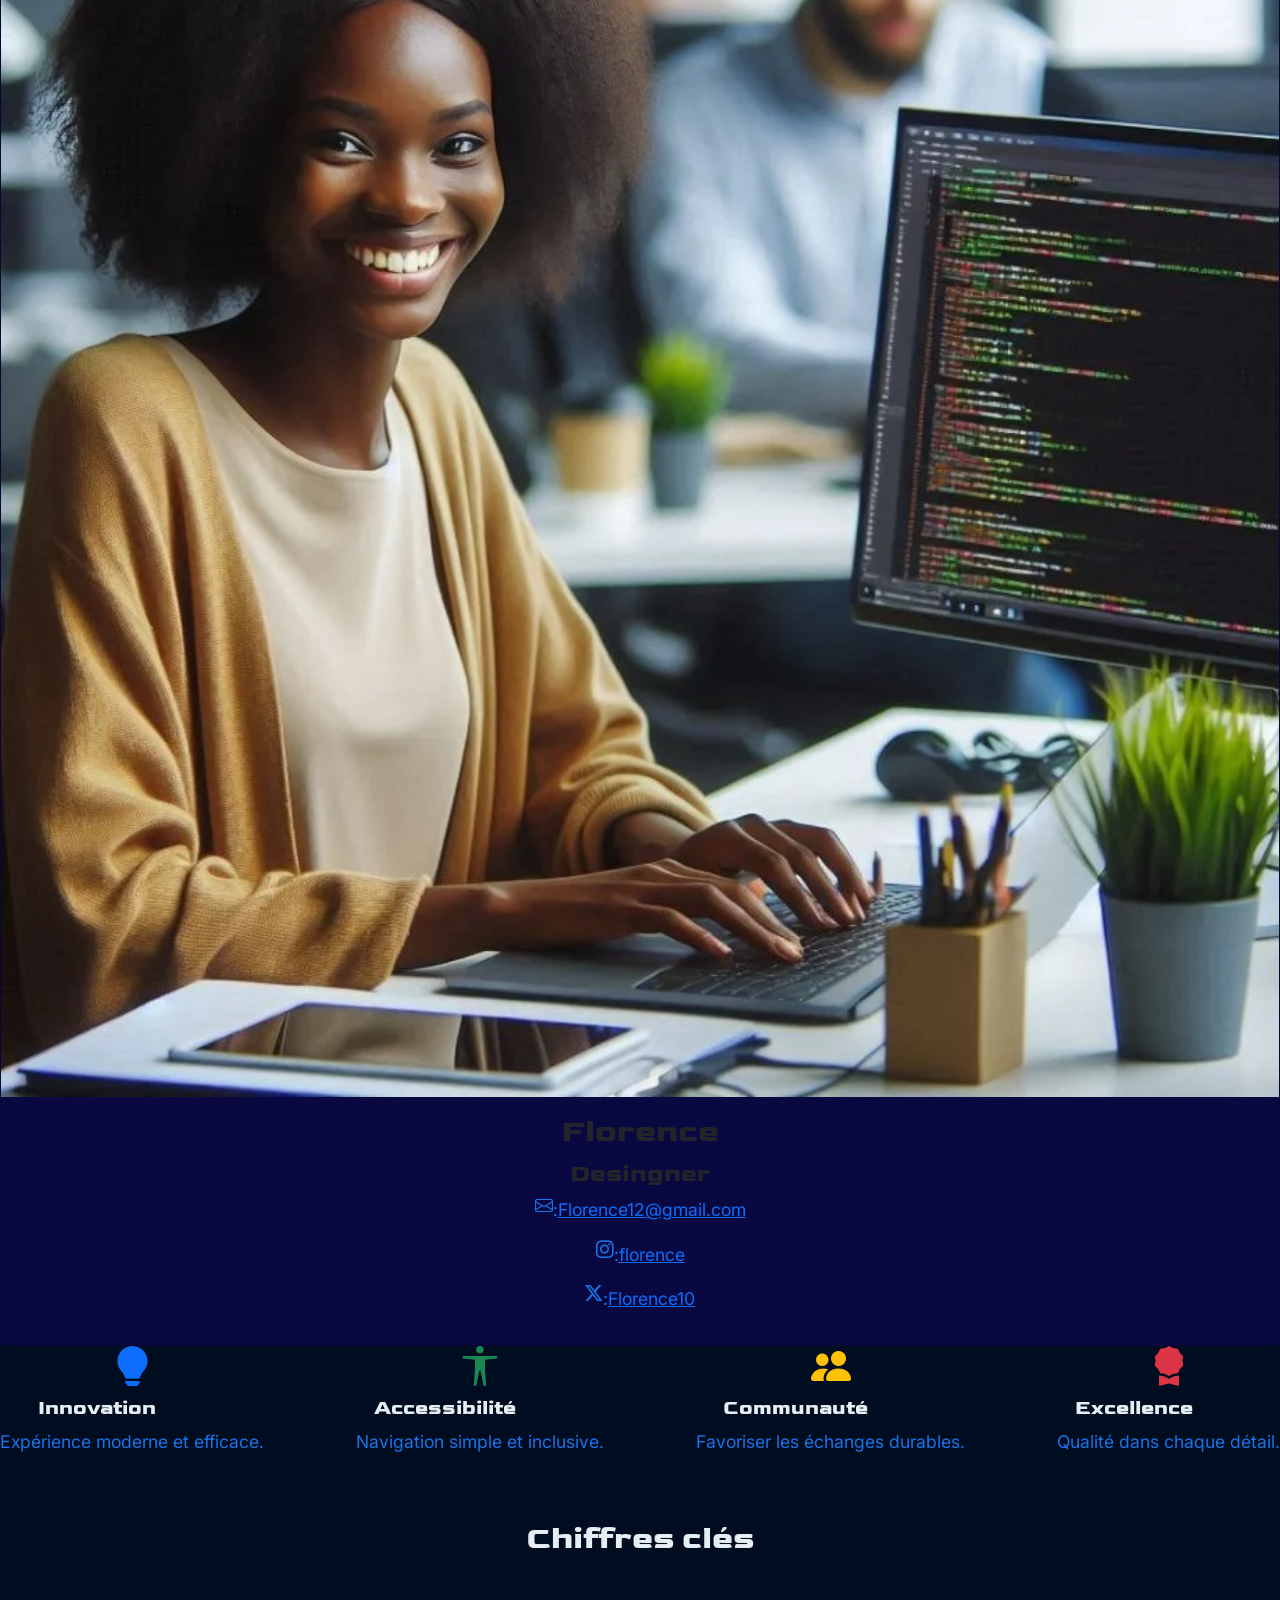
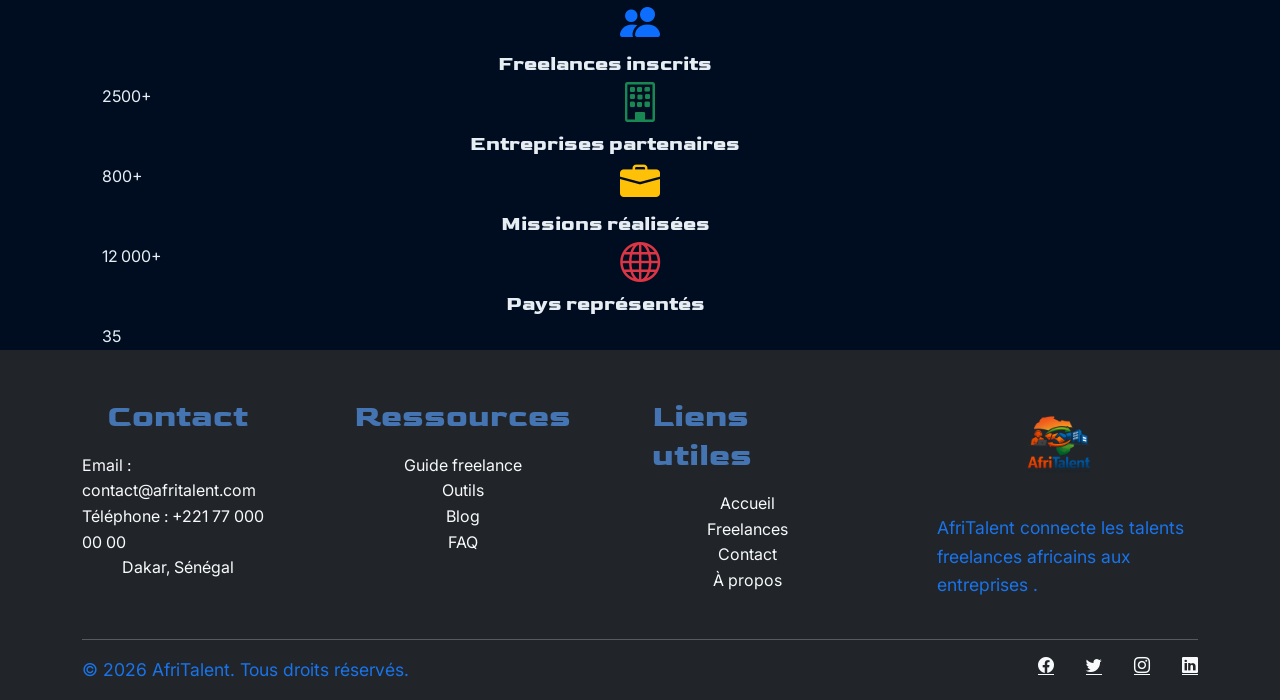
==== commit 1667b100: "Bento Grid, sections hero et catégories, effets hover" ====
--- a/about.html
+++ b/about.html
@@ -176,7 +176,7 @@
 
    </main>
     <!-- footer commun a toutes les pages  -->
-    <footer class="bg-dark text-light pt-5 pb-3 mt-5">
+    <footer class="site-footer bg-dark text-light pt-5 pb-3">
   <div class="container">
 
     <div class="row gy-4">
@@ -195,10 +195,10 @@
       <div class="col-md-3">
         <h5 class="fw-bold mb-3">Ressources</h5>
         <ul class="list-unstyled">
-          <li><a href="#" class="text-light text-decoration-none">Guide freelance</a></li>
-          <li><a href="#" class="text-light text-decoration-none">Outils</a></li>
-          <li><a href="#" class="text-light text-decoration-none">Blog</a></li>
-          <li><a href="#" class="text-light text-decoration-none">FAQ</a></li>
+          <li>Guide freelance</li>
+          <li>Outils</li>
+          <li>Blog</li>
+          <li>FAQ</li>
         </ul>
       </div>
 
@@ -206,10 +206,10 @@
       <div class="col-md-3">
         <h5 class="fw-bold mb-3">Liens utiles</h5>
         <ul class="list-unstyled">
-          <li><a href="#" class="text-light text-decoration-none">Accueil</a></li>
-          <li><a href="#" class="text-light text-decoration-none">Freelances</a></li>
-          <li><a href="#" class="text-light text-decoration-none">Projets</a></li>
-          <li><a href="#" class="text-light text-decoration-none">À propos</a></li>
+          <li><a href="index.html" class="text-light text-decoration-none">Accueil</a></li>
+          <li><a href="freelances.html" class="text-light text-decoration-none">Freelances</a></li>
+          <li><a href="contact.html" class="text-light text-decoration-none">Contact</a></li>
+          <li><a href="about.html" class="text-light text-decoration-none">À propos</a></li>
         </ul>
       </div>
 
@@ -217,7 +217,7 @@
       <div class="col-md-3">
         <img src="images/logoAfriTalent.png" alt="AfriTalent" style="width: 150px;">
         <p class="mt-3">
-          AfriTalent connecte les talents freelances africains aux entreprises du monde entier.
+          AfriTalent connecte les talents freelances africains aux entreprises .
         </p>
       </div>
 
@@ -226,15 +226,13 @@
     <!-- Ligne du bas -->
     <hr class="border-light mt-4">
 
-    <div class="d-flex flex-column flex-md-row justify-content-between align-items-center">
-
-      <!-- Copyright -->
+    <div class="footer-bottom d-flex flex-column flex-md-row justify-content-between align-items-center">
       <p class="mb-2 mb-md-0">
         © 2026 AfriTalent. Tous droits réservés.
       </p>
 
       <!-- Réseaux sociaux -->
-      <div>
+      <div class="footer-social">
         <a href="#" class="text-light me-3"><i class="bi bi-facebook"></i></a>
         <a href="#" class="text-light me-3"><i class="bi bi-twitter"></i></a>
         <a href="#" class="text-light me-3"><i class="bi bi-instagram"></i></a>
--- a/css/style.css
+++ b/css/style.css
@@ -5,7 +5,7 @@
 /* reset css  */
 :root {
   --primary-color: #1a73e8;
-  --main-color: #0c3d7e;
+  --main-color: #4574b2;
   --dark-color: #000d20;
   --light-color: #f5f5f5;
   --text-color: #e6edf3;
@@ -13,8 +13,11 @@
   --font-title: 'Goldman', sans-serif;
   --font-body: 'Inter', sans-serif;
   --spacing-base: 1rem;
-}
-reset{
+  --navbar-height: 85px;
+}
+
+*::before,
+*::after {
   margin: 0;
   padding: 0;
   box-sizing: border-box;
@@ -25,6 +28,7 @@
   color: var(--text-color);
   font-family: var(--font-body);
   line-height: 1.6;
+  padding-top: var(--navbar-height);
 }
 
 h1, h2, h3, h4, h5 {
@@ -32,9 +36,6 @@
   font-weight: 600;
 }
 
-body{
-    padding-top: 115px;
-}
 
 
 /* Barre de navigation */
@@ -72,3 +73,563 @@
 .btn-mode button:hover {
     color: var(--primary-color);
 }
+
+/* section hero  */
+
+.Hero {
+  background-image: url(../images/bacck.png);
+  background-size: cover;
+  background-position: center;
+  background-attachment: fixed;
+  min-height: 10vh;
+  display: flex;
+  align-items: center;
+  justify-content: center;
+  position: relative;
+  overflow: hidden;
+}
+
+.Hero::before {
+  content: '';
+  position: absolute;
+  top: 0;
+  left: 0;
+  right: 0;
+  bottom: 0;
+  background: rgba(0, 13, 32, 0.5);
+  z-index: 1;
+}
+
+.hero-container {
+  position: relative;
+  z-index: 2;
+  width: 100%;
+  max-width: 1200px;
+  margin: 0 auto;
+  padding: 40px 20px;
+  text-align: center;
+}
+
+.texte-Hero h1 {
+  font-size: 3.5rem;
+  font-weight: 700;
+  color: #fff;
+  margin-bottom: 20px;
+  line-height: 1.2;
+}
+
+.texte-Hero h2 {
+  font-size: 1.5rem;
+  color: var(--text-color);
+  margin-bottom: 40px;
+  line-height: 1.6;
+}
+
+.btn-Hero {
+  display: flex;
+  gap: 20px;
+  justify-content: center;
+  margin-bottom: 60px;
+  flex-wrap: wrap;
+}
+
+.btn-Hero .btn {
+  padding: 12px 30px;
+  font-size: 1.1rem;
+  font-weight: 600;
+  border-radius: 5px;
+  transition: all 0.3s ease;
+}
+
+.btn-Hero .btn-primary {
+  background-color: var(--primary-color);
+  border-color: var(--primary-color);
+}
+
+.btn-Hero .btn-primary:hover {
+  background-color: var(--main-color);
+  border-color: var(--main-color);
+  transform: translateY(-2px);
+  box-shadow: 0 8px 16px rgba(26, 115, 232, 0.3);
+}
+
+.stats-Hero {
+  margin-top: 80px;
+}
+
+.stats-container {
+  display: grid;
+  grid-template-columns: repeat(auto-fit, minmax(200px, 1fr));
+  gap: 30px;
+  padding: 40px;
+  background: rgba(26, 115, 232, 0.1);
+  border-radius: 10px;
+  backdrop-filter: blur(10px);
+}
+
+.stat-box {
+  padding: 20px;
+  height: 80px;
+}
+
+.stat-box h2 {
+  font-size: 2.5rem;
+  color: var(--primary-color);
+  margin-bottom: 10px;
+  font-weight: 700;
+
+}
+
+.stat-box p {
+  font-size: 1rem;
+  color: var(--text-color);
+  font-weight: 500;
+}
+
+ @media (max-width: 768px) {
+  .texte-Hero h1 {
+    font-size: 2rem;
+  }
+  
+  .texte-Hero h2 {
+    font-size: 1.1rem;
+  }
+  
+  .btn-Hero {
+    flex-direction: column;
+    align-items: center;
+  }
+  
+  .btn-Hero .btn {
+    width: 100%;
+    max-width: 300px;
+  }
+  
+  .stats-container {
+    grid-template-columns: 1fr;
+  }
+
+
+}
+ .section-header {
+    text-align: center;
+    margin-bottom: 40px;
+}
+
+.bento-grid {
+    display: grid;
+    grid-template-columns: repeat(4, 1fr);
+    grid-auto-rows: 180px;
+    gap: 20px;
+    padding: 20px;
+}
+
+.bento-grid article {
+    padding: 20px;
+    border-radius: 20px;
+    position: relative;
+    overflow: hidden;
+    background-color: rgba(26, 0, 121, 0.371);
+    
+}
+.bento-grid p{
+    color: var(--text-color);
+}
+
+.step-number {
+    position: absolute;
+    top: 15px;
+    right: 20px;
+    font-size: 2rem;
+    opacity: 0.2;
+}
+
+.icon, .bi {
+    margin-bottom: 5px;
+}
+/* grande carte  */
+
+.card1 {
+    grid-column: span 2;
+    grid-row: span 2;
+}
+
+/* Carte normale */
+.card2 {
+    grid-column: span 2;
+}
+
+/* Petite carte */
+.card3 {
+    grid-column: span 1;
+}
+
+/* Carte verticale */
+.card4 {
+    grid-column: span 1;
+
+}
+.icon, .bi {
+    display: flex;
+    justify-content: center;
+    align-items: center;
+    margin-bottom: 10px;
+}
+.categories-grid {
+    display: grid;
+    grid-template-columns: repeat(auto-fit, minmax(220px, 1fr));
+    gap: 20px;
+    padding: 40px 20px;
+}
+.categories-grid, h3 {
+    display: flex;
+    justify-content: center;
+    align-items: center;
+}
+.categories-grid,p {
+    display: flex;
+    justify-content: center;
+    align-items: center;
+    font-size: 1.1em;
+}
+
+/* Carte */
+
+.category-card {
+    background: white;
+    padding: 25px;
+    border-radius: 18px;
+    text-align: center;
+    transition: all 0.3s ease;
+    cursor: pointer;
+    border: 1px solid transparent;
+}
+.category-card h3, p {
+    color: #1a73e8;
+}
+
+/* Icône */
+.category-card i {
+    margin-bottom: 10px;
+    display: block;
+    color:var(--main-color) ;
+}
+
+/* Hover effect */
+.category-card:hover {
+    transform: translateY(-8px);
+    box-shadow: 0 15px 30px rgba(0,0,0,0.4);
+    border-color: #4f46e5;
+    background: #1a1a1a;
+}
+
+/* Titre */
+.category-card h3 {
+    margin: 10px 0 5px;
+    font-size: 1.1rem;
+}
+
+/* Texte */
+.category-card p {
+    font-size: 0.9rem;
+    opacity: 0.8;
+}
+/* section temoignages  */
+.carousel-item {
+    background-color: #111;
+    color: white;
+    padding: 30px;
+    border-radius: 20px;
+    text-align: center;
+    height: 85vh;
+}
+.carousel-item img {
+  height: 100%;
+  width: 100%;
+  object-fit: cover; /* évite la déformation */
+}
+.carousel h5{
+  font-size: 2em;
+  color: var(--primary-color);
+}
+.carousel p {
+  font-size: 1.5em;
+  color: var(--text-color);
+  margin-top: 10px;
+}
+
+/* Section CTA */
+.CTA {
+  background: linear-gradient(135deg, var(--primary-color), var(--main-color));
+  color: white;
+  padding: 40px 20px;
+  text-align: center;
+  position: relative;
+  overflow: hidden;
+}
+
+.CTA::before {
+  content: '';
+  position: absolute;
+  top: 0;
+  left: 0;
+  right: 0;
+  bottom: 0;
+  background: rgba(0, 0, 0, 0.1);
+  z-index: 1;
+}
+
+.CTA-texte {
+  position: relative;
+  /* z-index: 2; */
+  margin-bottom: 40px;
+}
+
+.CTA-texte p {
+  font-size: 1.5rem;
+  font-weight: 600;
+  line-height: 1.2;
+  font-family: var(--font-title);
+  color: var(--text-color);
+}
+
+
+.btn-cta {
+  background: white;
+  color: var(--primary-color);
+  border: none;
+  padding: 15px 40px;
+  font-size: 1.2rem;
+  font-weight: 600;
+  border-radius: 50px;
+  cursor: pointer;
+  transition: all 0.3s ease;
+  text-transform: uppercase;
+  text-decoration: none;
+  display: inline-block;
+  position: relative;
+  z-index: 10;
+}
+
+.btn-cta:hover {
+  background: var(--text-color);
+  color: var(--dark-color);
+  transform: translateY(-3px);
+  box-shadow: 0 10px 20px rgba(0, 0, 0, 0.2);
+}
+
+
+/* footer commune a toute les pages  */
+
+footer li ,h5 {
+  display: flex;
+  align-items: center;
+  justify-content: center;
+  padding-right: 70px;
+  
+}
+footer h5{
+  color: var(--main-color);
+  font-size: 2em;
+}
+
+.footer-bottom {
+  display: flex;
+  flex-wrap: wrap;
+  justify-content: space-between;
+  align-items: center;
+  gap: 0.75rem;
+}
+
+.footer-social {
+  display: flex;
+  gap: 1rem;
+  align-items: center;
+}
+
+
+@media (max-width: 768px) {
+  .footer-bottom {
+    flex-direction: column;
+    align-items: flex-start;
+  }
+
+  .footer-social {
+    align-self: flex-end;
+  }
+}
+
+footer img{
+  width: 25px;
+  margin-left: 50px;
+}
+
+   /* page 2 freelances  */
+
+#barre-de-recherche {
+  padding: 20px 20px;
+  background-color: var(--dark-color);
+}
+
+.barre-recherche {
+  display: flex;
+  gap: 20px;
+  align-items: center;
+  max-width: 800px;
+  width: 100%;
+  margin: 0 auto;
+}
+
+.barre-recherche input {
+  flex: 1;
+  padding: 12px 20px;
+  font-size: 1rem;
+  border: 2px solid var(--primary-color);
+  border-radius: 25px;
+  background-color: var(--light-color);
+  color: var(--dark-color);
+  outline: none;
+  transition: border-color 0.3s ease;
+}
+
+.barre-recherche input:focus {
+  border-color: var(--main-color);
+  box-shadow: 0 0 5px rgba(26, 115, 232, 0.5);
+}
+
+.barre-recherche select {
+  padding: 12px 20px;
+  font-size: 1rem;
+  border: 2px solid var(--primary-color);
+  border-radius: 25px;
+  background-color: var(--light-color);
+  color: var(--dark-color);
+  outline: none;
+  cursor: pointer;
+  transition: border-color 0.3s ease;
+}
+
+.barre-recherche select:focus {
+  border-color: var(--main-color);
+  box-shadow: 0 0 5px rgba(26, 115, 232, 0.5);
+}
+
+@media (max-width: 768px) {
+  .barre-recherche {
+    flex-direction: column;
+    gap: 15px;
+  }
+
+  .barre-recherche input,
+  .barre-recherche select {
+    width: 100%;
+  }
+}
+
+/* section nos freelences  */
+.card-img-top{
+    height: 250px;
+    object-fit: cover;
+}
+
+.card-body{
+    display: flex;
+    flex-direction: column;
+    text-align: center;
+}
+
+.card-body .btn{
+    margin-top: auto;
+}
+.card{
+  background-color: rgba(26, 0, 121, 0.371);
+}
+.Nos-freelences .card{
+    background-color: white;
+}
+.card-title {
+    color: var(--dark-color);
+    font-family: var(--font-title);
+  text-align: center;
+  margin-left: 20px;
+}
+
+
+/* page 3 tarif  */
+
+.col-md-4 .card {
+    background-color: rgba(26, 0, 121, 0.371);
+    border: none;
+    color: var(--text-color);
+    text-align: center;
+    padding: 30px;
+    border-radius: 20px;
+}
+
+.col-md-4 a {
+  background-color: rgb(8, 98, 176);
+  font-weight: 600;
+  color: #f5f5f5;
+}
+
+/* Accordion FAQ  */
+
+.accordion-FAQ {
+  padding: 60px 0;
+  background: rgba(187, 2, 2, 0.04);
+}
+.accordion-FAQ-container {
+  max-width: 900px;
+  margin: 0 auto;
+  background: var(--main-color);
+  border: 1px solid rgba(255, 255, 255, 0.12);
+  border-radius: 24px;
+  padding: 30px;
+  box-shadow: 0 20px 60px rgba(0, 0, 0, 0.25);
+}
+.accordion-button {
+  background: rgba(255, 255, 255, 0.06);
+  color: blue ;
+  border: none;
+  border-radius: 18px;
+  margin-bottom: 12px;
+  padding: 1.25rem 1.5rem;
+  font-size: 1rem;
+  font-weight: 700;
+  transition: background 0.3s ease, transform 0.3s ease;
+  font-family: var(--font-body);
+}
+.accordion-button:not(.collapsed) {
+  background: linear-gradient(135deg, rgba(26, 115, 232, 0.9), rgba(69, 116, 178, 0.95));
+  color: #fff;
+}
+.accordion-button:hover {
+  transform: translateX(4px);
+}
+.accordion-body {
+  background:var(--primary-color);
+  border: 1px solid rgba(255, 255, 255, 0.1);
+  border-radius: 0 0 18px 18px;
+  color: var(--text-color);
+  padding: 1.5rem;
+  margin-bottom: 16px;
+}
+.accordion-item:last-child .accordion-body {
+  margin-bottom: 0;
+}
+
+@media (max-width: 768px) {
+  .accordion-FAQ-container {
+    padding: 20px;
+  }
+  .accordion-button {
+    font-size: 0.95rem;
+    padding: 1rem 1.25rem;
+  }
+}
+                                       /* page 4 a propos de nous  */
+
+
+
+
+
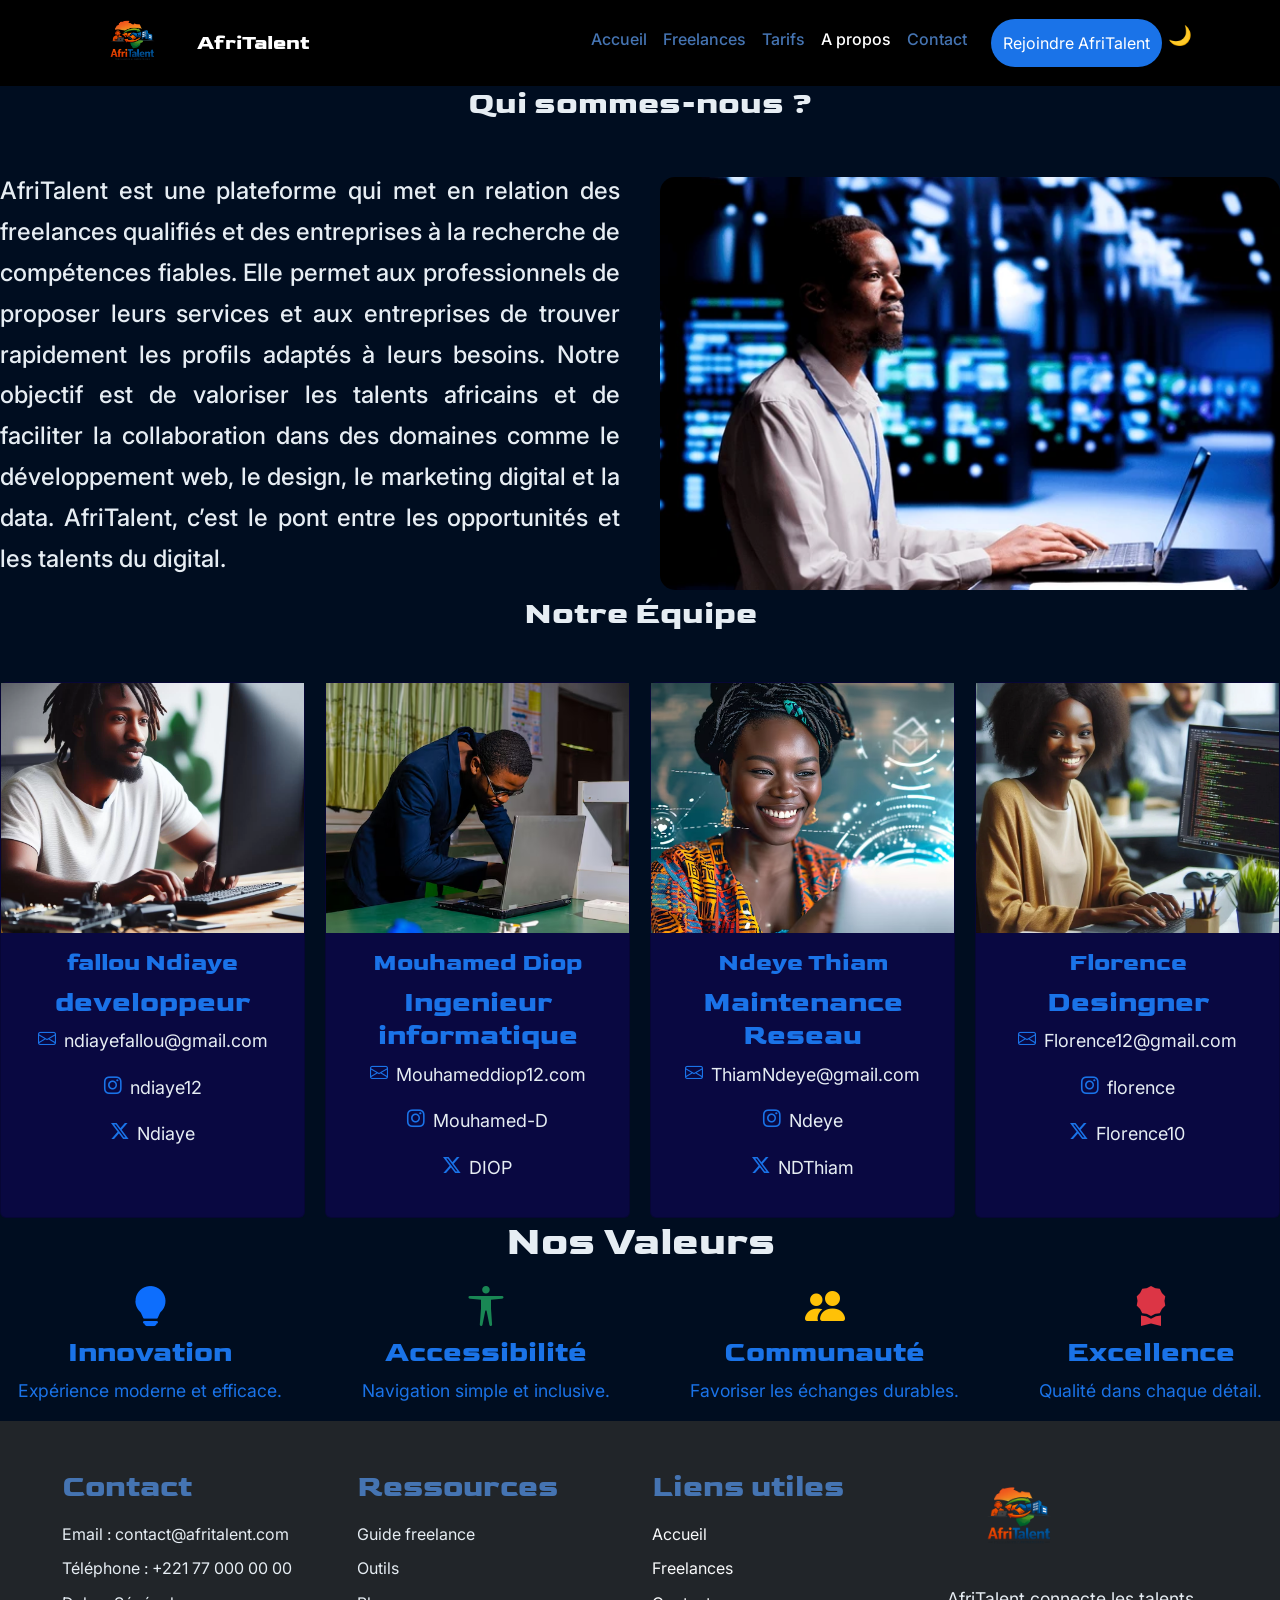
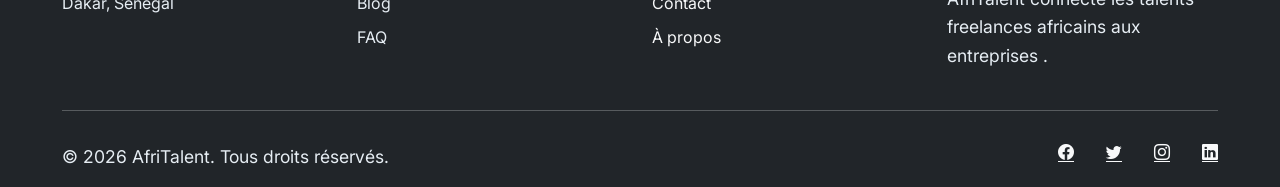
==== commit c7f68ab4: "responsive design mobile et tablette, media queries" ====
--- a/about.html
+++ b/about.html
@@ -57,10 +57,14 @@
    </nav> 
    <main>
    <!-- section Notre histoire -->
+
     <section class="Notre-Histoire">
+
+      <h2 class="text-center mb-5">Qui sommes-nous ?</h2>
+
         <div class="Notre-Histoire-container">
+          
      <div class="imgage-Notre-histoire">
-      <h2 class="text-center mb-5">Qui sommes-nous ?</h2>
 <img src="images/imagenotre-histoire.webp" alt="img">
      </div>
      <div class="text-Notre-histoire">
@@ -73,115 +77,100 @@
      </div>
     </section>
     <!-- Section a propos  -->
+     
 <section class="A-propos">
-
+  
+<h2 class="text-center mb-5">Notre Équipe</h2>
 <div class="card-container">
-<h2 class="text-center mb-5">Notre Équipe</h2>
+
 <div class="card">
        <img src="images/-New-Nigerian-Freelancers.webp" alt="image a propos">
        <div class="card-body">
-       <h2>fallou Ndiaye</h2>
-       <h4>Gestionnaire informatique</h4>
-       <p><i class="bi bi-envelope">:</i><a href=""> ndiayefallou@gmail.com</a></p>
+       <h4>fallou Ndiaye</h4>
+       <h3>developpeur</h3>
+       <p><i class="bi bi-envelope"></i><a href=""> ndiayefallou@gmail.com</a></p>
        <p><i class="bi bi-instagram"></i> <a href="">ndiaye12</a></p>
-       <p><i class="bi bi-twitter-x">:</i><a href="">Ndiaye</a></p>
+       <p><i class="bi bi-twitter-x"></i><a href="">Ndiaye</a></p>
  </div>
 </div>
  <div class="card">
        <img src="images/informaticien2.avif" alt="image a propos">
         <div class="card-body">
-        <h2>Mouhamed Diop</h2>
-        <h4>Ingenieur informatique</h4>
-        <p><i class="bi bi-envelope"> :</i><a href="">Mouhameddiop12.com</a></p>
-        <p><i class="bi bi-instagram"> :</i> <a href="">Mouhamed-D</a></p>
-        <p><i class="bi bi-twitter-x"> :</i><a href="">DIOP</a></p>
+        <h4>Mouhamed Diop</h4>
+        <h3>Ingenieur informatique</h3>
+        <p><i class="bi bi-envelope"> </i><a href="">Mouhameddiop12.com</a></p>
+        <p><i class="bi bi-instagram"> </i> <a href="">Mouhamed-D</a></p>
+        <p><i class="bi bi-twitter-x"> </i><a href="">DIOP</a></p>
 </div>
  </div>
 <div class="card">
         <img src="images/informaticienne3.avif" alt="image a propos">
         <div class="card-body">
-        <h2>Ndeye Thiam</h2>
-        <h4>Maintenance Reseau</h4>
-        <p><i class="bi bi-envelope"> :</i><a href="">ThiamNdeye@gmail.com</a></p>
-        <p><i class="bi bi-instagram"> :</i><a href="">Ndeye</a></p>
-        <p><i class="bi bi-twitter-x"> :</i><a href="">NDThiam</a></p>
+        <h4>Ndeye Thiam</h4>
+        <h3>Maintenance Reseau</h3>
+        <p><i class="bi bi-envelope"> </i><a href="">ThiamNdeye@gmail.com</a></p>
+        <p><i class="bi bi-instagram"> </i><a href="">Ndeye</a></p>
+        <p><i class="bi bi-twitter-x"> </i><a href="">NDThiam</a></p>
 </div>
 </div>
 <div class="card">
         <img src="images/informaticienne4.webp" alt="image a propos">
         <div class="card-body">
-        <h2>Florence </h2>
-        <h4>Desingner</h4>
-        <p><i class="bi bi-envelope"></i> :<a href="">Florence12@gmail.com</a></p>
-        <p><i class="bi bi-instagram"></i> :<a href="">florence</a></p>
-        <p><i class="bi bi-twitter-x"></i>  :<a href="">Florence10</a></p>
+        <h4>Florence </h4>
+        <h3>Desingner</h3>
+        <p><i class="bi bi-envelope"></i> <a href="">Florence12@gmail.com</a></p>
+        <p><i class="bi bi-instagram"></i> <a href="">florence</a></p>
+        <p><i class="bi bi-twitter-x"></i>  <a href="">Florence10</a></p>
 </div>
 </div>
 </div>
  </section>
- <div class="d-flex justify-content-between text-center">
-  <div>
-    <i class="bi bi-lightbulb-fill fs-1 text-primary"></i>
-    <h5>Innovation</h5>
-    <p>Expérience moderne et efficace.</p>
-  </div>
-  <div>
-    <i class="bi bi-universal-access fs-1 text-success"></i>
-    <h5>Accessibilité</h5>
-    <p>Navigation simple et inclusive.</p>
-  </div>
-  <div>
-    <i class="bi bi-people-fill fs-1 text-warning"></i>
-    <h5>Communauté</h5>
-    <p>Favoriser les échanges durables.</p>
-  </div>
-  <div>
-    <i class="bi bi-award-fill fs-1 text-danger"></i>
-    <h5>Excellence</h5>
-    <p>Qualité dans chaque détail.</p>
-  </div>
-</div>
-<section class="stats py-5">
-  <div class="container">
-    <h2 class="text-center mb-4">Chiffres clés</h2>
-    <div class="grid-bento">
+ 
+<!-- Section nos valeurs  -->
+ 
+    <section class="valeurs">
+
+    <h2>Nos Valeurs</h2>
+
+    <div class="valeurs-container">
       
-      <div class="stat-box big">
-        <i class="bi bi-people-fill fs-1 text-primary"></i>
-        <h5>Freelances inscrits</h5>
-        <span class="number">2500+</span>
-      </div>
-      
-      <div class="stat-box">
-        <i class="bi bi-building fs-1 text-success"></i>
-        <h5>Entreprises partenaires</h5>
-        <span class="number">800+</span>
-      </div>
-      
-      <div class="stat-box wide">
-        <i class="bi bi-briefcase-fill fs-1 text-warning"></i>
-        <h5>Missions réalisées</h5>
-        <span class="number">12 000+</span>
-      </div>
-      
-      <div class="stat-box">
-        <i class="bi bi-globe fs-1 text-danger"></i>
-        <h5>Pays représentés</h5>
-        <span class="number">35</span>
-      </div>
-      
+        <div class="valeur">
+            <i class="bi bi-lightbulb-fill text-primary fs-1"></i>
+            <h3>Innovation</h3>
+            <p>Expérience moderne et efficace.</p>
+        </div>
+
+        <div class="valeur">
+            <i class="bi bi-universal-access text-success fs-1"></i>
+            <h3>Accessibilité</h3>
+            <p>Navigation simple et inclusive.</p>
+        </div>
+
+        <div class="valeur">
+            <i class="bi bi-people-fill text-warning fs-1"></i>
+            <h3>Communauté</h3>
+            <p>Favoriser les échanges durables.</p>
+        </div>
+
+        <div class="valeur">
+            <i class="bi bi-award-fill text-danger fs-1"></i>
+            <h3>Excellence</h3>
+            <p>Qualité dans chaque détail.</p>
+        </div>
+
     </div>
-  </div>
+
 </section>
-
    </main>
     <!-- footer commun a toutes les pages  -->
+
     <footer class="site-footer bg-dark text-light pt-5 pb-3">
   <div class="container">
 
     <div class="row gy-4">
 
       <!-- Colonne 1 : Contact -->
+
       <div class="col-md-3">
         <h5 class="fw-bold mb-3">Contact</h5>
         <ul class="list-unstyled">
@@ -192,6 +181,7 @@
       </div>
 
       <!-- Colonne 2 : Ressources -->
+
       <div class="col-md-3">
         <h5 class="fw-bold mb-3">Ressources</h5>
         <ul class="list-unstyled">
@@ -203,6 +193,7 @@
       </div>
 
       <!-- Colonne 3 : Liens utiles -->
+
       <div class="col-md-3">
         <h5 class="fw-bold mb-3">Liens utiles</h5>
         <ul class="list-unstyled">
@@ -214,6 +205,7 @@
       </div>
 
       <!-- Colonne 4 : Logo + description -->
+
       <div class="col-md-3">
         <img src="images/logoAfriTalent.png" alt="AfriTalent" style="width: 150px;">
         <p class="mt-3">
@@ -224,6 +216,7 @@
     </div>
 
     <!-- Ligne du bas -->
+
     <hr class="border-light mt-4">
 
     <div class="footer-bottom d-flex flex-column flex-md-row justify-content-between align-items-center">
@@ -232,6 +225,7 @@
       </p>
 
       <!-- Réseaux sociaux -->
+
       <div class="footer-social">
         <a href="#" class="text-light me-3"><i class="bi bi-facebook"></i></a>
         <a href="#" class="text-light me-3"><i class="bi bi-twitter"></i></a>
--- a/css/style.css
+++ b/css/style.css
@@ -36,8 +36,6 @@
   font-weight: 600;
 }
 
-
-
 /* Barre de navigation */
 
 .logo-AfriTalent {
@@ -116,10 +114,12 @@
   color: #fff;
   margin-bottom: 20px;
   line-height: 1.2;
+  font-family: var(--font-title);
 }
 
 .texte-Hero h2 {
   font-size: 1.5rem;
+  font-family: var(--font-title);
   color: var(--text-color);
   margin-bottom: 40px;
   line-height: 1.6;
@@ -130,7 +130,7 @@
   gap: 20px;
   justify-content: center;
   margin-bottom: 60px;
-  flex-wrap: wrap;
+  display: flex;
 }
 
 .btn-Hero .btn {
@@ -177,7 +177,6 @@
   color: var(--primary-color);
   margin-bottom: 10px;
   font-weight: 700;
-
 }
 
 .stat-box p {
@@ -186,32 +185,7 @@
   font-weight: 500;
 }
 
- @media (max-width: 768px) {
-  .texte-Hero h1 {
-    font-size: 2rem;
-  }
-  
-  .texte-Hero h2 {
-    font-size: 1.1rem;
-  }
-  
-  .btn-Hero {
-    flex-direction: column;
-    align-items: center;
-  }
-  
-  .btn-Hero .btn {
-    width: 100%;
-    max-width: 300px;
-  }
-  
-  .stats-container {
-    grid-template-columns: 1fr;
-  }
-
-
-}
- .section-header {
+.section-header {
     text-align: center;
     margin-bottom: 40px;
 }
@@ -230,8 +204,8 @@
     position: relative;
     overflow: hidden;
     background-color: rgba(26, 0, 121, 0.371);
-    
-}
+}
+
 .bento-grid p{
     color: var(--text-color);
 }
@@ -242,6 +216,7 @@
     right: 20px;
     font-size: 2rem;
     opacity: 0.2;
+    color: var(--text-color);
 }
 
 .icon, .bi {
@@ -267,6 +242,7 @@
 /* Carte verticale */
 .card4 {
     grid-column: span 1;
+    
 
 }
 .icon, .bi {
@@ -335,6 +311,7 @@
     opacity: 0.8;
 }
 /* section temoignages  */
+
 .carousel-item {
     background-color: #111;
     color: white;
@@ -347,6 +324,7 @@
   height: 100%;
   width: 100%;
   object-fit: cover; /* évite la déformation */
+  
 }
 .carousel h5{
   font-size: 2em;
@@ -359,30 +337,13 @@
 }
 
 /* Section CTA */
+
 .CTA {
-  background: linear-gradient(135deg, var(--primary-color), var(--main-color));
-  color: white;
+  background: #4574b2;
   padding: 40px 20px;
   text-align: center;
   position: relative;
   overflow: hidden;
-}
-
-.CTA::before {
-  content: '';
-  position: absolute;
-  top: 0;
-  left: 0;
-  right: 0;
-  bottom: 0;
-  background: rgba(0, 0, 0, 0.1);
-  z-index: 1;
-}
-
-.CTA-texte {
-  position: relative;
-  /* z-index: 2; */
-  margin-bottom: 40px;
 }
 
 .CTA-texte p {
@@ -392,7 +353,6 @@
   font-family: var(--font-title);
   color: var(--text-color);
 }
-
 
 .btn-cta {
   background: white;
@@ -418,19 +378,45 @@
   box-shadow: 0 10px 20px rgba(0, 0, 0, 0.2);
 }
 
-
 /* footer commune a toute les pages  */
 
-footer li ,h5 {
-  display: flex;
-  align-items: center;
-  justify-content: center;
-  padding-right: 70px;
-  
-}
-footer h5{
+footer.site-footer {
+  background-color: #080a14;
+  padding: 50px 0;
+}
+
+footer .container {
+  max-width: 1180px;
+}
+
+footer ul {
+  list-style: none;
+  margin: 0;
+  padding: 0;
+}
+
+footer li {
+  display: block;
+  color: var(--text-color);
+  padding-right: 0;
+  margin-bottom: 0.55rem;
+}
+
+footer h5 {
   color: var(--main-color);
-  font-size: 2em;
+  font-size: 1.9rem;
+  margin-bottom: 1rem;
+  justify-content: flex-start;
+}
+
+footer p,
+footer a {
+  color: var(--text-color);
+}
+
+footer a:hover {
+  color: var(--primary-color);
+  text-decoration: none;
 }
 
 .footer-bottom {
@@ -439,6 +425,7 @@
   justify-content: space-between;
   align-items: center;
   gap: 0.75rem;
+  margin-top: 2rem;
 }
 
 .footer-social {
@@ -447,21 +434,49 @@
   align-items: center;
 }
 
-
-@media (max-width: 768px) {
+footer img {
+  width: auto;
+  max-width: 150px;
+  margin-left: 0;
+}
+
+@media (max-width: 767px) {
+  footer.site-footer {
+    padding: 40px 20px;
+  }
+
+  footer .row {
+    display: flex;
+    flex-direction: column;
+    gap: 30px;
+  }
+
+  footer .col-md-3 {
+    width: 100%;
+  }
+
   .footer-bottom {
     flex-direction: column;
     align-items: flex-start;
+    text-align: left;
   }
 
   .footer-social {
-    align-self: flex-end;
+    justify-content: flex-start;
+    flex-wrap: wrap;
+    gap: 0.8rem;
   }
 }
 
-footer img{
-  width: 25px;
-  margin-left: 50px;
+@media (max-width: 378px) {
+  footer h5 {
+    font-size: 1.3rem;
+  }
+
+  footer li,
+  .footer-bottom p {
+    font-size: 0.95rem;
+  }
 }
 
    /* page 2 freelances  */
@@ -514,19 +529,8 @@
   box-shadow: 0 0 5px rgba(26, 115, 232, 0.5);
 }
 
-@media (max-width: 768px) {
-  .barre-recherche {
-    flex-direction: column;
-    gap: 15px;
-  }
-
-  .barre-recherche input,
-  .barre-recherche select {
-    width: 100%;
-  }
-}
-
 /* section nos freelences  */
+
 .card-img-top{
     height: 250px;
     object-fit: cover;
@@ -596,7 +600,6 @@
   padding: 1.25rem 1.5rem;
   font-size: 1rem;
   font-weight: 700;
-  transition: background 0.3s ease, transform 0.3s ease;
   font-family: var(--font-body);
 }
 .accordion-button:not(.collapsed) {
@@ -618,18 +621,574 @@
   margin-bottom: 0;
 }
 
-@media (max-width: 768px) {
-  .accordion-FAQ-container {
-    padding: 20px;
-  }
-  .accordion-button {
-    font-size: 0.95rem;
-    padding: 1rem 1.25rem;
-  }
-}
-                                       /* page 4 a propos de nous  */
-
-
-
-
-
+/* page 4 a propos de nous  */
+
+.Notre-Histoire-container{
+    display: grid;
+    grid-template-columns: 1fr 1fr;
+    gap: 40px;
+    align-items: center;
+}
+
+.imgage-Notre-histoire img{
+    width: 100%;
+    border-radius: 15px;
+}
+
+.text-Notre-histoire p{
+    font-size: 18px;
+    line-height: 1.8;
+}
+.Notre-Histoire-container{
+    display: grid;
+    grid-template-columns: 1fr 1fr;
+}
+
+.imgage-Notre-histoire{
+    order: 2;
+}
+
+.text-Notre-histoire{
+    order: 1;
+}
+.text-Notre-histoire p{
+    color: var(--text-color);
+    font-size: 1.5em;
+    font-family: var(--font-body);
+    line-height: 1.7;
+    text-align: justify;
+    font-weight: 500;
+}
+.card-container{
+    display: grid;
+    grid-template-columns: repeat(4, 1fr);
+    gap: 20px;
+}
+.card img{
+    width: 100%;
+    height: 250px;
+    object-fit: cover;
+}
+.card-body p{
+    display: flex;
+    align-items: center;
+    gap: 8px;
+    text-decoration: none ;
+}
+.card-body a{
+    color: var(--text-color);
+    font-size: 18px;
+    min-width: 20px;  
+    display: flex;
+    text-decoration: none;
+}
+.card h4,h3{
+    color: var(--primary-color);
+
+}
+.card p{
+  display: flex;
+  align-items: baseline;
+}
+
+.valeurs h2{
+    color: var(--text-color);
+    font-size: 2.5em;
+    margin-bottom: 20px;
+    display: flex;
+    justify-content: center;
+}
+.valeurs-container{
+  display: flex;
+  gap: 80px;
+  justify-content: center;
+  
+}
+
+/* section formulaire  */
+
+/* Section */
+#contact {
+  background: var(--dark-color);
+  margin-bottom: 80px;
+}
+
+/* Container */
+.form-container {
+  max-width: 1100px;
+}
+
+/* FORMULAIRE */
+form {
+  background: #fff;
+  padding: 30px;
+  border-radius: 15px;
+  box-shadow: 0 10px 25px rgba(0,0,0,0.08);
+}
+
+/* Inputs */
+
+.form-control {
+  border-radius: 10px;
+  padding: 12px;
+  border: 1px solid #ddd;
+  transition: 0.3s;
+}
+
+.form-control:focus {
+  border-color: var(--main-color);
+  box-shadow: 0 0 8px rgba(0,0,0,0.1);
+}
+label{
+  color: var(--primary-color);
+  font-weight: 600;
+  font-family: var(--font-title);
+}
+
+
+/* Bouton */
+
+.btn-primary {
+  background: var(--primary-color);
+  border: none;
+  border-radius: 30px;
+  padding: 12px;
+  transition: 0.3s;
+  display: inline-flex;
+  justify-content: center;
+  align-items: center;
+  text-align: center;
+}
+
+.btn-primary:hover {
+  transform: translateY(-2px);
+}
+
+/* BLOC INFOS */
+.information {
+  padding: 30px;
+  border-radius: 15px;
+  margin-top: 120px;
+}
+.information h3 {
+  color: var(--primary-color);
+}
+
+/* Texte intro */
+.afri-contact-text {
+  color: var(--text-color);
+  margin-bottom: 25px;
+  line-height: 1.6;
+  font-weight: 500;
+}
+
+/* ITEM CONTACT */
+.afri-contact-item {
+  display: flex;
+  align-items: center;
+  gap: 15px;
+  margin-bottom: 20px;
+}
+
+/* ICÔNE */
+
+.afri-contact-icon {
+  width: 45px;
+  height: 45px;
+  min-width: 45px;
+  background: var(--main-color);
+  color: #fff;
+  display: flex;
+  justify-content: center;
+  align-items: center;
+  border-radius: 50%;
+  font-size: 1.2rem;
+}
+
+/* TEXTES */
+.afri-contact-item h5 {
+  margin: 0;
+  font-size: 1rem;
+  color: var(--text-color);
+}
+
+.afri-contact-item span {
+  font-size: 0.9rem;
+  color: var(--text-color);
+}
+.iframe-container{
+  color: var(--text-color);
+  font-size: 1.2em;
+  margin-bottom: 20px;
+}
+
+#localisation {
+  background: #f8f9fa; /* fond léger */
+}
+
+#localisation h2 {
+  font-weight: 700;
+  color: var(--primary-color);
+  font-family: var(--font-title);
+}
+
+#localisation p {
+  color:var(--main-color);
+  font-size: 1.05rem;
+  margin-bottom: 20px;
+  font-weight: 700;
+}
+
+/* Conteneur de la carte */
+#localisation .ratio {
+  border-radius: 15px;
+  overflow: hidden;
+  box-shadow: 0 10px 30px rgba(0,0,0,0.15);
+  transition: transform 0.3s ease;
+}
+
+/*  effet hover */
+#localisation .ratio:hover {
+  transform: scale(1.01);
+}
+
+/* iframe */
+#localisation iframe {
+  width: 100%;
+  height: 100%;
+  border: 0;
+}
+
+/* /* MEDIA QUERIES POUR un DESIGN RESPONSIVE  */ 
+
+/* =========================
+   TELEPHONE 375px
+========================= */
+
+@media (max-width: 378px) {
+
+    .Hero {
+        padding: 40px 15px;
+    }
+
+    .texte-Hero h1 {
+        font-size: 1.8rem;
+        line-height: 1.3;
+        text-align: center;
+    }
+
+    .texte-Hero h2 {
+        font-size: 0.95rem;
+        line-height: 1.5;
+        text-align: center;
+    }
+
+    .texte-Hero br {
+        display: none;
+    }
+
+    .btn-Hero {
+        display: flex;
+        flex-direction: column;
+        gap: 15px;
+        align-items: center;
+        margin-top: 25px;
+    }
+
+    .btn-Hero a {
+        width: 100%;
+        text-align: center;
+    }
+
+    .stats-container {
+        display: flex;
+        flex-direction: column;
+        gap: 15px;
+        margin-top: 30px;
+    }
+
+    .stat-box {
+        width: 100%;
+        text-align: center;
+    }
+
+    .bento-grid {
+        display: grid;
+        grid-template-columns: 1fr;
+        gap: 20px;
+    }
+
+    .card1,
+    .card2,
+    .card3,
+    .card4 {
+        grid-column: span 1;
+        grid-row: span 1;
+    }
+
+    .categories-grid {
+        display: grid;
+        grid-template-columns: 1fr;
+        gap: 20px;
+    }
+
+    .category-card {
+        text-align: center;
+    }
+
+    .carousel-item img {
+        height: 250px;
+        object-fit: cover;
+    }
+
+    .carousel-caption {
+        font-size: 0.8rem;
+    }
+
+    .CTA {
+        padding: 30px 15px;
+        text-align: center;
+    }
+
+    .CTA-texte p {
+        font-size: 0.95rem;
+    }
+
+    .btn-cta {
+        display: inline-block;
+        width: 100%;
+        text-align: center;
+        margin-top: 15px;
+    }
+
+    section {
+        padding: 50px 15px;
+    }
+
+    h2 {
+        font-size: 1.5rem;
+    }
+
+    .barre-recherche {
+        flex-direction: column;
+        align-items: stretch;
+    }
+    .Notre-Histoire-container{
+        display: grid;
+        grid-template-columns: 1fr;
+    }
+    .text-Notre-histoire p{
+        font-size: 0.9rem;
+    }
+    .card-container{
+        display: grid;
+        grid-template-columns: 1fr;
+    }
+    .valeurs-container{
+        display: grid;
+        grid-template-columns: 1fr;
+    }
+}
+
+/* =========================
+   TABLETTE / PETIT LAPTOP 768px
+========================= */
+
+@media (min-width: 379px) and (max-width: 767px) {
+
+    .Hero {
+        min-height: 80vh;
+    }
+
+    .hero-container {
+        padding: 50px 20px;
+    }
+
+    .texte-Hero h1 {
+        font-size: 2.4rem;
+    }
+
+    .texte-Hero h2 {
+        font-size: 1.15rem;
+    }
+
+    .btn-Hero {
+        flex-direction: column;
+        gap: 15px;
+    }
+
+    .stats-container {
+        grid-template-columns: repeat(2, minmax(0, 1fr));
+        padding: 30px;
+    }
+
+    .bento-grid {
+        grid-template-columns: repeat(2, 1fr);
+    }
+
+    .card1,
+    .card2,
+    .card3,
+    .card4 {
+        grid-column: span 1;
+    }
+
+    .categories-grid {
+        grid-template-columns: repeat(2, minmax(0, 1fr));
+    }
+
+    .carousel-item {
+        height: 60vh;
+    }
+
+    .carousel-caption {
+        font-size: 0.9rem;
+    }
+
+    .Notre-Histoire-container {
+        grid-template-columns: 1fr;
+    }
+
+    .card-container {
+        grid-template-columns: repeat(2, minmax(0, 1fr));
+    }
+
+    .valeurs-container {
+        flex-direction: column;
+        gap: 30px;
+    }
+
+    .barre-recherche {
+        flex-wrap: wrap;
+        gap: 15px;
+    }
+
+    .form-container,
+    .information {
+        width: 100%;
+    }
+}
+
+/* =========================
+   LAPTOP 768px – 1199px
+========================= */
+
+@media (min-width: 768px) and (max-width: 1199px) {
+
+    .hero-container {
+        padding: 60px 30px;
+    }
+
+    .texte-Hero h1 {
+        font-size: 3rem;
+    }
+
+    .texte-Hero h2 {
+        font-size: 1.3rem;
+    }
+
+    .btn-Hero {
+        flex-direction: row;
+        flex-wrap: wrap;
+    }
+
+    .btn-Hero .btn {
+        min-width: 180px;
+    }
+
+    .stats-container {
+        grid-template-columns: repeat(3, minmax(0, 1fr));
+        padding: 35px;
+    }
+
+    .bento-grid {
+        grid-template-columns: repeat(2, minmax(0, 1fr));
+    }
+
+    .categories-grid {
+        display: grid;
+        grid-template-columns: repeat(2, minmax(0, 1fr));
+    }
+
+    .carousel-item {
+        height: 65vh;
+    }
+
+    .Notre-Histoire-container {
+        grid-template-columns: 1fr;
+    }
+    .text-Notre-histoire p{
+        font-size: 1rem;
+    }
+
+    .card-container {
+        grid-template-columns: repeat(2, minmax(0, 1fr));
+    }
+
+    .valeurs-container {
+        display: grid;
+        grid-template-columns:repeat(2,minmax(0,1fr)) ;
+    }
+
+    .barre-recherche {
+        align-items: center;
+    }
+}
+
+/* =========================
+   PC 1200px+
+========================= */
+
+@media (min-width: 1200px) {
+
+    .hero-container {
+        padding: 80px 30px;
+    }
+
+    .texte-Hero h1 {
+        font-size: 3.8rem;
+    }
+
+    .texte-Hero h2 {
+        font-size: 1.5rem;
+    }
+
+    .stats-container {
+        grid-template-columns: repeat(3, minmax(0, 1fr));
+    }
+
+    .bento-grid {
+        grid-template-columns: repeat(4, minmax(0, 1fr));
+    }
+
+    .card1 {
+        grid-column: span 2;
+        grid-row: span 2;
+    }
+
+    .card2 {
+        grid-column: span 2;
+    }
+
+    .categories-grid {
+        grid-template-columns: repeat(4, minmax(0, 1fr));
+    }
+
+    .carousel-item {
+        height: 70vh;
+    }
+
+    .card-container {
+        grid-template-columns: repeat(4, minmax(0, 1fr));
+    }
+
+    .valeurs-container {
+        flex-direction: row;
+        gap: 80px;
+    }
+
+    .barre-recherche {
+        gap: 20px;
+    }
+}
+
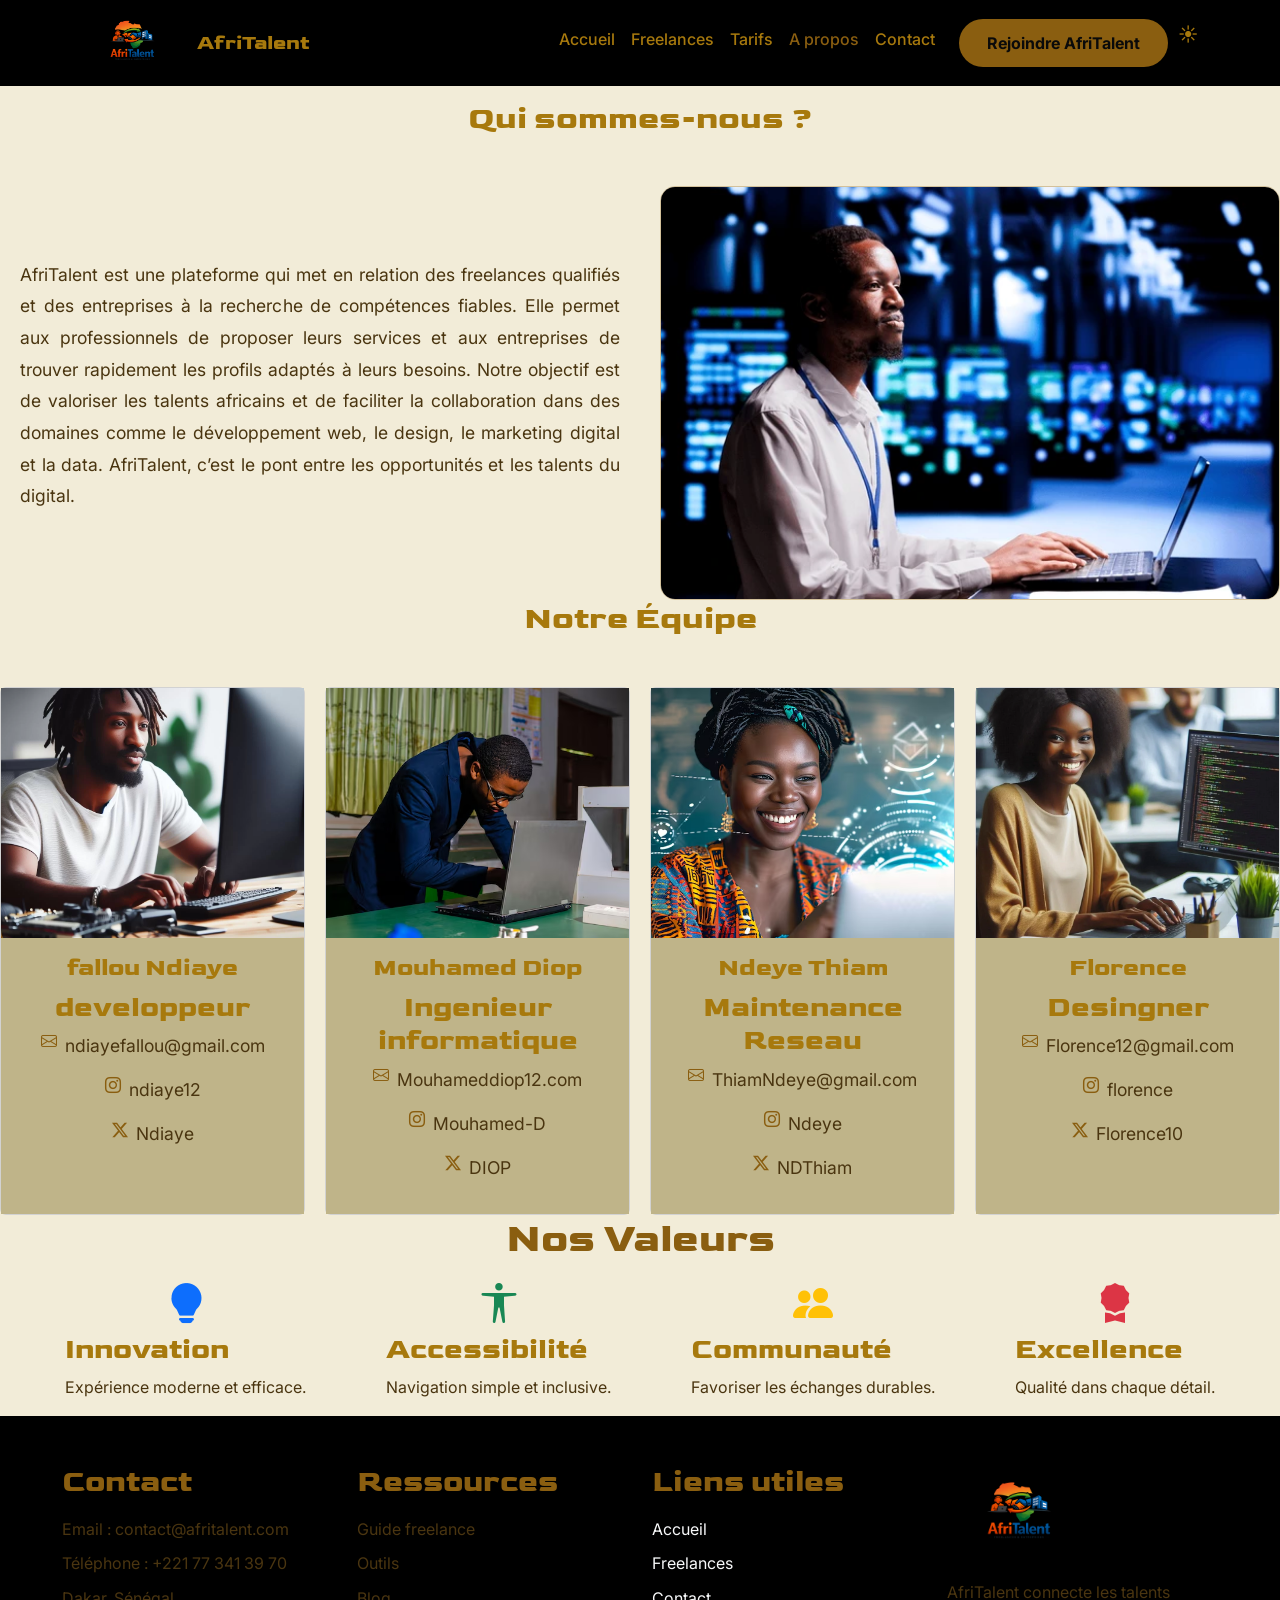
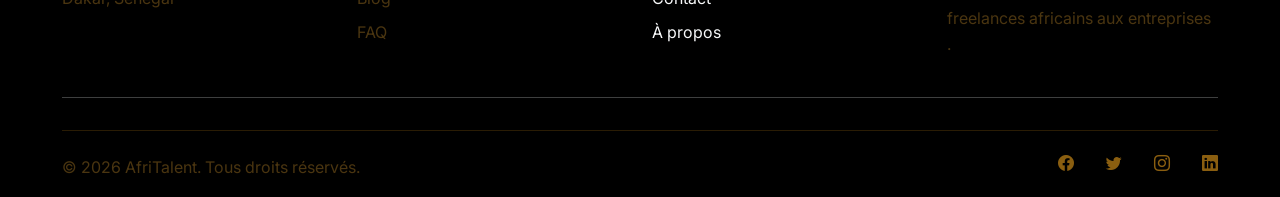
==== commit 9c76c2b5: ": JS : dark mode avec localStorage, navbar dynamique au scroll" ====
--- a/about.html
+++ b/about.html
@@ -49,7 +49,7 @@
 <button class="btn btn-primary ms-3"> Rejoindre AfriTalent
 </button>
 <div class="btn-mode">
-<button onclick="toggleDarkMode()">🌙</button>
+<button id="theme-toggle" aria-label="Changer de thème">🌙</button>
 </div>
    </ul> 
    </div>
@@ -59,11 +59,11 @@
    <!-- section Notre histoire -->
 
     <section class="Notre-Histoire">
-
-      <h2 class="text-center mb-5">Qui sommes-nous ?</h2>
-
+       <div class="histoire-titre">
+      <h2 class="histoire text-center mb-5">Qui sommes-nous ?</h2>
+       </div>
         <div class="Notre-Histoire-container">
-          
+
      <div class="imgage-Notre-histoire">
 <img src="images/imagenotre-histoire.webp" alt="img">
      </div>
@@ -80,7 +80,7 @@
      
 <section class="A-propos">
   
-<h2 class="text-center mb-5">Notre Équipe</h2>
+<h2 class="text-center mb-5 ">Notre Équipe</h2>
 <div class="card-container">
 
 <div class="card">
@@ -164,7 +164,7 @@
    </main>
     <!-- footer commun a toutes les pages  -->
 
-    <footer class="site-footer bg-dark text-light pt-5 pb-3">
+    <footer class="site-footer bg-black text-light pt-5 pb-3">
   <div class="container">
 
     <div class="row gy-4">
@@ -175,7 +175,7 @@
         <h5 class="fw-bold mb-3">Contact</h5>
         <ul class="list-unstyled">
           <li>Email : contact@afritalent.com</li>
-          <li>Téléphone : +221 77 000 00 00</li>
+          <li>Téléphone : +221 77 341 39 70</li>
           <li>Dakar, Sénégal</li>
         </ul>
       </div>
@@ -237,6 +237,7 @@
 
   </div>
 </footer>
+<button id="scrollTopBtn"><i class="bi bi-arrow-up"></i></button>
 <script 
 src="https://cdn.jsdelivr.net/npm/bootstrap@5.3.0/dist/js/bootstrap.bundle.min.js">
 </script> 
--- a/css/style.css
+++ b/css/style.css
@@ -1,88 +1,191 @@
-
-@import url('https://fonts.googleapis.com/css2?family=Goldman:wght@400;700&family=Inter:ital,opsz,wght@0,14..32,100..900;1,14..32,100..900&family=Oswald:wght@200..700&display=swap');
+﻿@import url('https://fonts.googleapis.com/css2?family=Goldman:wght@400;700&family=Inter:ital,opsz,wght@0,14..32,100..900;1,14..32,100..900&family=Oswald:wght@200..700&display=swap');
 @import url('https://fonts.googleapis.com/css2?family=Goldman:wght@400;700&family=Oswald:wght@200..700&display=swap');
 
 /* reset css  */
+
+   /* VARIABLES — DARK MODE  */
 :root {
-  --primary-color: #1a73e8;
-  --main-color: #4574b2;
-  --dark-color: #000d20;
-  --light-color: #f5f5f5;
-  --text-color: #e6edf3;
-  --text-muted: #8b949e;
+  /* Or */
+  --gold:        #C9A84C;   /* or principal, fonds boutons */
+  --gold-dark:   #A07830;   /* or foncé, hover */
+  --gold-light:  #E8C97A;   /* or clair, titres sur fond sombre */
+  --gold-subtle: rgba(201, 168, 76, 0.12); /* teinture légère */
+  --gold-border: rgba(201, 168, 76, 0.22); /* bordures */
+
+  /* Fonds */
+  --bg-color:    #0A0A0A;   /* fond page */
+  --card-bg:     #141414;   /* fond card */
+  --surface:     #1C1C1C;   /* fond élevé (modals, accordéons) */
+
+  /* Textes */
+  --text-primary:   #F0EAD6; /* texte principal — crème chaud */
+  --text-secondary: #B8A98A; /* texte secondaire — or pâle */
+  --text-on-gold:   #0A0A0A; /* texte sur fond doré (boutons) */
+  --text-muted:     #6B6050; /* texte désactivé */
+
+  /* Couleurs sémantiques (success, info, etc.) */
+  --color-success: #4CAF7A;
+  --color-danger:  #E05A5A;
+
+  /* Misc */
+  --navbar-height: 85px;
   --font-title: 'Goldman', sans-serif;
-  --font-body: 'Inter', sans-serif;
-  --spacing-base: 1rem;
-  --navbar-height: 85px;
-}
-
-*::before,
-*::after {
+  --font-body:  'Inter', sans-serif;
+
+  /* Rétrocompatibilité (anciens noms utilisés dans le HTML) */
+  --primary-color: var(--gold);
+  --main-color:    var(--gold-dark);
+  --text-color:    var(--text-primary);
+  --dark-color:    #050505;
+  --light-color:   #F5F0E8;
+}
+
+/* ==============================================
+   VARIABLES — LIGHT MODE
+   ============================================== */
+body.light-mode {
+  /* Or — plus sombre pour tenir sur fond clair */
+  --gold:        #8A5E10;
+  --gold-dark:   #6A4608;
+  --gold-light:  #6A4608;
+  --gold-subtle: rgba(138, 94, 16, 0.08);
+  --gold-border: rgba(138, 94, 16, 0.30);
+
+  /* Fonds — bien différenciés */
+  --bg-color:    #F2ECD8;   /* fond page : crème moyen */
+  --card-bg:     #bfb489;   /* fond card : blanc cassé chaud */
+  --surface:     #EDE5C8;   /* fond élevé : crème foncé */
+
+  /* Textes — tous sombres et lisibles */
+  --text-primary:   #a7790d;   /* quasi-noir */
+  --text-secondary: #4A3510;   /* brun foncé */
+  --text-on-gold:   #FFFFFF;   /* blanc sur or */
+  --text-muted:     #7A6440;   /* brun moyen */
+
+  /* Rétrocompatibilité */
+  --primary-color: var(--gold);
+  --main-color:    var(--gold-dark);
+  --text-color:    var(--text-primary);
+  --dark-color:    #EDE5C8;
+  --light-color:   #1A1200;
+}
+
+/* ==============================================
+   RESET & BASE
+   ============================================== */
+*, *::before, *::after {
   margin: 0;
   padding: 0;
   box-sizing: border-box;
 }
 
 body {
-  background-color: var(--dark-color);
-  color: var(--text-color);
+  background-color: var(--bg-color);
+  color: var(--text-primary);
   font-family: var(--font-body);
   line-height: 1.6;
-  padding-top: var(--navbar-height);
+  transition: background-color 0.3s ease, color 0.3s ease;
 }
 
 h1, h2, h3, h4, h5 {
   font-family: var(--font-title);
   font-weight: 600;
-}
-
-/* Barre de navigation */
-
+  color: var(--text-primary);
+}
+
+/* ==============================================
+   NAVBAR
+   ============================================== */
 .logo-AfriTalent {
-    height: 70px;
-    width: auto;
-    margin-right: 10px;
+  height: 70px;
+  width: auto;
+  margin-right: 10px;
 }
 
 .navbar-brand {
-    font-family: var(--font-title);
-    font-weight: 700;
-    color: #fff ;
+  font-family: var(--font-title);
+  font-weight: 700;
+  color: var(--text-primary);
 }
 
 .nav-link {
-    color: var(--main-color) ;
-    font-weight: 500;
-    
-}
-
-.nav-link:hover {
-    color: var(--primary-color) ;
+  color: var(--text-primary);
+  font-weight: 500;
+  transition: color 0.2s ease;
+}
+
+.nav-link:hover,
+nav.navbar .nav-link.active {
+  color: var(--gold) !important;
 }
 
 .btn-mode button {
-    background: none;
-    border: none;
-    color: var(--text-color);
-    font-size: 1.2rem;
-    cursor: pointer;
+  margin-left: 10px;
+  background: none;
+  border: none;
+  color: var(--text-primary);
+  font-size: 1.2rem;
+  cursor: pointer;
+  transition: color 0.2s ease;
 }
 
 .btn-mode button:hover {
-    color: var(--primary-color);
-}
-
-/* section hero  */
-
+  color: var(--gold);
+}
+
+header {
+  position: fixed;
+  top: 0;
+  left: 0;
+  width: 100%;
+  z-index: 1100;
+}
+
+/* Effet scroll navbar */
+.home-page nav.navbar {
+  background: transparent !important;
+  transition: background 0.3s ease, box-shadow 0.3s ease,
+   backdrop-filter 0.3s ease, padding 0.3s ease;
+  padding: 1rem 0;
+}
+
+.home-page nav.navbar.scrolled {
+  background: rgba(5, 4, 2, 0.95) !important;
+  box-shadow: 0 8px 24px rgba(0, 0, 0, 0.5);
+  backdrop-filter: blur(16px);
+  padding: 0.7rem 0;
+}
+
+body.light-mode .home-page nav.navbar.scrolled {
+  background: rgba(237, 229, 200, 0.97) !important;
+  box-shadow: 0 8px 24px rgba(0, 0, 0, 0.12);
+}
+
+body.light-mode nav.navbar.scrolled .navbar-brand,
+body.light-mode nav.navbar.scrolled .nav-link,
+body.light-mode nav.navbar.scrolled .btn-mode button {
+  color: var(--text-primary) !important;
+}
+
+body.light-mode nav.navbar .nav-link:hover,
+body.light-mode nav.navbar .nav-link.active {
+  color: var(--gold) !important;
+}
+
+nav.navbar.scrolled .navbar-brand,
+nav.navbar.scrolled .nav-link,
+nav.navbar.scrolled .btn-mode button {
+  color: var(--text-primary) !important;
+}
+
+/* ==============================================
+   SECTION HERO
+   ============================================== */
 .Hero {
   background-image: url(../images/bacck.png);
   background-size: cover;
   background-position: center;
   background-attachment: fixed;
-  min-height: 10vh;
-  display: flex;
-  align-items: center;
-  justify-content: center;
   position: relative;
   overflow: hidden;
 }
@@ -90,11 +193,8 @@
 .Hero::before {
   content: '';
   position: absolute;
-  top: 0;
-  left: 0;
-  right: 0;
-  bottom: 0;
-  background: rgba(0, 13, 32, 0.5);
+  inset: 0;
+  background: rgba(0, 0, 0, 0.55);
   z-index: 1;
 }
 
@@ -108,19 +208,18 @@
   text-align: center;
 }
 
+/* Texte hero : toujours blanc sur l'image sombre */
 .texte-Hero h1 {
   font-size: 3.5rem;
   font-weight: 700;
-  color: #fff;
+  color: #F0EAD6;
   margin-bottom: 20px;
   line-height: 1.2;
-  font-family: var(--font-title);
 }
 
 .texte-Hero h2 {
   font-size: 1.5rem;
-  font-family: var(--font-title);
-  color: var(--text-color);
+  color: #D4C49A; /* crème dorée — lisible sur image */
   margin-bottom: 40px;
   line-height: 1.6;
 }
@@ -130,29 +229,43 @@
   gap: 20px;
   justify-content: center;
   margin-bottom: 60px;
-  display: flex;
 }
 
 .btn-Hero .btn {
   padding: 12px 30px;
   font-size: 1.1rem;
   font-weight: 600;
-  border-radius: 5px;
+  border-radius: 70px;
   transition: all 0.3s ease;
 }
 
 .btn-Hero .btn-primary {
-  background-color: var(--primary-color);
-  border-color: var(--primary-color);
+  background-color: var(--gold);
+  border-color: var(--gold);
+  color: #0A0A0A; /* noir sur or — contraste élevé */
+  font-weight: 700;
 }
 
 .btn-Hero .btn-primary:hover {
-  background-color: var(--main-color);
-  border-color: var(--main-color);
+  background-color: var(--gold-dark);
+  border-color: var(--gold-dark);
+  color: #F0EAD6;
   transform: translateY(-2px);
-  box-shadow: 0 8px 16px rgba(26, 115, 232, 0.3);
-}
-
+  box-shadow: 0 8px 20px rgba(201, 168, 76, 0.35);
+}
+
+/* Outline button secondaire */
+.btn-Hero .btn-outline-light {
+  border-color: rgba(240, 234, 214, 0.7);
+  color: #F0EAD6;
+}
+
+.btn-Hero .btn-outline-light:hover {
+  background-color: rgba(240, 234, 214, 0.15);
+  border-color: #F0EAD6;
+}
+
+/* Stats hero */
 .stats-Hero {
   margin-top: 80px;
 }
@@ -162,8 +275,9 @@
   grid-template-columns: repeat(auto-fit, minmax(200px, 1fr));
   gap: 30px;
   padding: 40px;
-  background: rgba(26, 115, 232, 0.1);
-  border-radius: 10px;
+  background: rgba(201, 168, 76, 0.08);
+  border: 1px solid rgba(201, 168, 76, 0.15);
+  border-radius: 12px;
   backdrop-filter: blur(10px);
 }
 
@@ -174,172 +288,215 @@
 
 .stat-box h2 {
   font-size: 2.5rem;
-  color: var(--primary-color);
+  color: var(--gold-light); /* or clair — lisible sur noir */
   margin-bottom: 10px;
   font-weight: 700;
 }
 
 .stat-box p {
   font-size: 1rem;
-  color: var(--text-color);
+  color: #D4C49A;
   font-weight: 500;
 }
 
+/* ==============================================
+   BENTO GRID
+   ============================================== */
 .section-header {
-    text-align: center;
-    margin-bottom: 40px;
+  text-align: center;
+  margin-bottom: 40px;
 }
 
 .bento-grid {
-    display: grid;
-    grid-template-columns: repeat(4, 1fr);
-    grid-auto-rows: 180px;
-    gap: 20px;
-    padding: 20px;
+  display: grid;
+  grid-template-columns: repeat(4, 1fr);
+  grid-auto-rows: 180px;
+  gap: 20px;
+  padding: 20px;
 }
 
 .bento-grid article {
-    padding: 20px;
-    border-radius: 20px;
-    position: relative;
-    overflow: hidden;
-    background-color: rgba(26, 0, 121, 0.371);
-}
-
-.bento-grid p{
-    color: var(--text-color);
+  padding: 20px;
+  border-radius: 20px;
+  position: relative;
+  overflow: hidden;
+  background-color: var(--card-bg);
+  border: 1px solid var(--gold-border);
+  box-shadow: 0 2px 12px rgba(0, 0, 0, 0.08);
+}
+
+.bento-grid p {
+  color: var(--text-secondary); 
+  text-align: justify;
+  hyphens: auto;
+}
+
+.bento-grid h3, .bento-grid h4 {
+  color: var(--text-primary);
 }
 
 .step-number {
-    position: absolute;
-    top: 15px;
-    right: 20px;
-    font-size: 2rem;
-    opacity: 0.2;
-    color: var(--text-color);
+  position: absolute;
+  top: 15px;
+  right: 20px;
+  font-size: 2rem;
+  opacity: 0.18;
+  color: var(--gold);
 }
 
 .icon, .bi {
-    margin-bottom: 5px;
-}
-/* grande carte  */
-
-.card1 {
-    grid-column: span 2;
-    grid-row: span 2;
-}
-
-/* Carte normale */
-.card2 {
-    grid-column: span 2;
-}
-
-/* Petite carte */
-.card3 {
-    grid-column: span 1;
-}
-
-/* Carte verticale */
-.card4 {
-    grid-column: span 1;
-    
-
-}
-.icon, .bi {
-    display: flex;
-    justify-content: center;
-    align-items: center;
-    margin-bottom: 10px;
-}
+  display: flex;
+  justify-content: center;
+  align-items: center;
+  margin-bottom: 10px;
+  color: var(--gold);
+}
+
+.card1 { grid-column: span 2; grid-row: span 2; }
+.card2 { grid-column: span 2; }
+.card3 { grid-column: span 1; }
+.card4 { grid-column: span 1; }
+
+/* ==============================================
+   CATEGORIES GRID
+   ============================================== */
 .categories-grid {
-    display: grid;
-    grid-template-columns: repeat(auto-fit, minmax(220px, 1fr));
-    gap: 20px;
-    padding: 40px 20px;
-}
-.categories-grid, h3 {
-    display: flex;
-    justify-content: center;
-    align-items: center;
-}
-.categories-grid,p {
-    display: flex;
-    justify-content: center;
-    align-items: center;
-    font-size: 1.1em;
-}
-
-/* Carte */
+  display: grid;
+  grid-template-columns: repeat(auto-fit, minmax(220px, 1fr));
+  gap: 20px;
+  padding: 40px 20px;
+}
 
 .category-card {
-    background: white;
-    padding: 25px;
-    border-radius: 18px;
-    text-align: center;
-    transition: all 0.3s ease;
-    cursor: pointer;
-    border: 1px solid transparent;
-}
-.category-card h3, p {
-    color: #1a73e8;
-}
-
-/* Icône */
+  background: var(--card-bg);
+  padding: 25px;
+  border-radius: 18px;
+  text-align: center;
+  transition: all 0.3s ease;
+  cursor: pointer;
+  border: 1px solid var(--gold-border);
+  box-shadow: 0 2px 12px rgba(0, 0, 0, 0.07);
+}
+
+.category-card h3 {
+  color: var(--text-primary);
+  margin: 10px 0 5px;
+  font-size: 1.1rem;
+  display: flex;
+  justify-content: center;
+}
+
+.category-card p {
+  color: var(--text-secondary);
+  font-size: 0.9rem;
+}
+
 .category-card i {
-    margin-bottom: 10px;
-    display: block;
-    color:var(--main-color) ;
-}
-
-/* Hover effect */
+  margin-bottom: 10px;
+  display: block;
+  color: var(--gold);
+  font-size: 1.8rem;
+}
+
 .category-card:hover {
-    transform: translateY(-8px);
-    box-shadow: 0 15px 30px rgba(0,0,0,0.4);
-    border-color: #4f46e5;
-    background: #1a1a1a;
-}
-
-/* Titre */
-.category-card h3 {
-    margin: 10px 0 5px;
-    font-size: 1.1rem;
-}
-
-/* Texte */
-.category-card p {
-    font-size: 0.9rem;
-    opacity: 0.8;
-}
-/* section temoignages  */
+  transform: translateY(-8px);
+  box-shadow: 0 16px 32px rgba(0, 0, 0, 0.5);
+  border-color: var(--gold);
+  background: #1A1500;
+}
+
+body.light-mode .category-card:hover {
+  background: #FFF8E8;
+  box-shadow: 0 16px 32px rgba(0, 0, 0, 0.12);
+}
+
+/* ==============================================
+   TÉMOIGNAGES / CAROUSEL
+   ============================================== */
+.temoignages {
+  position: relative;
+  padding: 50px 0;
+  overflow: hidden;
+}
+
+.temoignages::before {
+  content: "";
+  position: absolute;
+  width: 500px;
+  height: 500px;
+  background: rgba(201, 168, 76, 0.12);
+  filter: blur(140px);
+  top: 50%;
+  left: 50%;
+  transform: translate(-50%, -50%);
+  z-index: -1;
+}
+
+#carousel {
+  max-width: 1100px;
+  margin: auto;
+}
 
 .carousel-item {
-    background-color: #111;
-    color: white;
-    padding: 30px;
-    border-radius: 20px;
-    text-align: center;
-    height: 85vh;
-}
+  position: relative;
+  overflow: hidden;
+  border-radius: 30px;
+}
+
 .carousel-item img {
-  height: 100%;
-  width: 100%;
-  object-fit: cover; /* évite la déformation */
-  
-}
-.carousel h5{
-  font-size: 2em;
-  color: var(--primary-color);
-}
-.carousel p {
-  font-size: 1.5em;
-  color: var(--text-color);
-  margin-top: 10px;
-}
-
-/* Section CTA */
-
+  height: 650px;
+  object-fit: cover;
+  transition: transform 0.5s ease;
+}
+
+.carousel-item.active img {
+  transform: scale(1.04);
+}
+
+.carousel-caption {
+  bottom: 12%;
+  left: 8%;
+  right: auto;
+  text-align: left;
+  padding: 25px;
+  border-radius: 25px;
+}
+
+.carousel-caption h5 {
+  font-size: 2.2rem;
+  font-weight: bold;
+  color: #F0EAD6; /* blanc crème — lisible sur image sombre */
+  text-shadow: 0 2px 8px rgba(0,0,0,0.6);
+}
+
+.carousel-caption p {
+  font-size: 1.1rem;
+  color: var(--gold-light); /* or clair — visible sur image */
+  text-shadow: 0 1px 4px rgba(0,0,0,0.5);
+}
+
+.carousel-control-prev,
+.carousel-control-next { width: 8%; }
+
+.carousel-control-prev-icon,
+.carousel-control-next-icon { background-size: 70%; }
+
+.carousel-indicators button {
+  width: 10px !important;
+  height: 10px !important;
+  border-radius: 50%;
+  background-color: var(--gold) !important;
+  opacity: 0.5;
+}
+.carousel-indicators .active {
+  opacity: 1 !important;
+}
+
+/* ==============================================
+   CTA
+   ============================================== */
 .CTA {
-  background: #4574b2;
+  background: linear-gradient(135deg, #C9A84C 0%, #8A6020 100%);
   padding: 40px 20px;
   text-align: center;
   position: relative;
@@ -349,75 +506,59 @@
 .CTA-texte p {
   font-size: 1.5rem;
   font-weight: 600;
-  line-height: 1.2;
   font-family: var(--font-title);
-  color: var(--text-color);
+  color: #0A0A0A; /* noir sur or — contraste max */
 }
 
 .btn-cta {
-  background: white;
-  color: var(--primary-color);
+  background: #0A0A0A;
+  color: var(--gold-light);
   border: none;
   padding: 15px 40px;
   font-size: 1.2rem;
-  font-weight: 600;
+  font-weight: 700;
   border-radius: 50px;
   cursor: pointer;
   transition: all 0.3s ease;
-  text-transform: uppercase;
   text-decoration: none;
   display: inline-block;
-  position: relative;
-  z-index: 10;
 }
 
 .btn-cta:hover {
-  background: var(--text-color);
-  color: var(--dark-color);
+  background: #1C1C1C;
+  color: #E8C97A;
   transform: translateY(-3px);
-  box-shadow: 0 10px 20px rgba(0, 0, 0, 0.2);
-}
-
-/* footer commune a toute les pages  */
-
-footer.site-footer {
-  background-color: #080a14;
-  padding: 50px 0;
-}
-
-footer .container {
-  max-width: 1180px;
-}
-
-footer ul {
-  list-style: none;
-  margin: 0;
-  padding: 0;
-}
+  box-shadow: 0 10px 20px rgba(0, 0, 0, 0.35);
+}
+
+/* ==============================================
+   FOOTER
+   ============================================== */
+footer .container { max-width: 1180px; }
+
+footer ul { list-style: none; margin: 0; padding: 0; }
 
 footer li {
   display: block;
-  color: var(--text-color);
-  padding-right: 0;
+  color: var(--text-secondary);
   margin-bottom: 0.55rem;
 }
 
 footer h5 {
-  color: var(--main-color);
+  color: var(--gold);
   font-size: 1.9rem;
   margin-bottom: 1rem;
-  justify-content: flex-start;
-}
-
-footer p,
-footer a {
-  color: var(--text-color);
-}
-
-footer a:hover {
-  color: var(--primary-color);
+}
+
+footer p, footer a {
+  color: var(--text-secondary);
   text-decoration: none;
-}
+  transition: color 0.2s ease;
+}
+
+footer li { color: var(--text-secondary); }
+
+footer a:hover { color: var(--gold); }
 
 .footer-bottom {
   display: flex;
@@ -426,64 +567,20 @@
   align-items: center;
   gap: 0.75rem;
   margin-top: 2rem;
-}
-
-.footer-social {
-  display: flex;
-  gap: 1rem;
-  align-items: center;
-}
-
-footer img {
-  width: auto;
-  max-width: 150px;
-  margin-left: 0;
-}
-
-@media (max-width: 767px) {
-  footer.site-footer {
-    padding: 40px 20px;
-  }
-
-  footer .row {
-    display: flex;
-    flex-direction: column;
-    gap: 30px;
-  }
-
-  footer .col-md-3 {
-    width: 100%;
-  }
-
-  .footer-bottom {
-    flex-direction: column;
-    align-items: flex-start;
-    text-align: left;
-  }
-
-  .footer-social {
-    justify-content: flex-start;
-    flex-wrap: wrap;
-    gap: 0.8rem;
-  }
-}
-
-@media (max-width: 378px) {
-  footer h5 {
-    font-size: 1.3rem;
-  }
-
-  footer li,
-  .footer-bottom p {
-    font-size: 0.95rem;
-  }
-}
-
-   /* page 2 freelances  */
-
+  border-top: 1px solid var(--gold-border);
+  padding-top: 1.5rem;
+}
+
+.footer-social { display: flex; gap: 1rem; align-items: center; }
+
+footer img { width: auto; max-width: 150px; }
+
+/* ==============================================
+   PAGE 2 — FREELANCES
+   ============================================== */
 #barre-de-recherche {
-  padding: 20px 20px;
-  background-color: var(--dark-color);
+  padding: 20px;
+  margin-top: var(--navbar-height);
 }
 
 .barre-recherche {
@@ -499,290 +596,369 @@
   flex: 1;
   padding: 12px 20px;
   font-size: 1rem;
-  border: 2px solid var(--primary-color);
+  border: 2px solid var(--gold-border);
   border-radius: 25px;
-  background-color: var(--light-color);
-  color: var(--dark-color);
+  background-color: var(--card-bg);
+  color: var(--text-primary);
   outline: none;
   transition: border-color 0.3s ease;
 }
 
+.barre-recherche input::placeholder { color: var(--text-muted); }
+
 .barre-recherche input:focus {
-  border-color: var(--main-color);
-  box-shadow: 0 0 5px rgba(26, 115, 232, 0.5);
+  border-color: var(--gold);
+  box-shadow: 0 0 0 3px rgba(201, 168, 76, 0.15);
 }
 
 .barre-recherche select {
   padding: 12px 20px;
   font-size: 1rem;
-  border: 2px solid var(--primary-color);
+  border: 2px solid var(--gold-border);
   border-radius: 25px;
-  background-color: var(--light-color);
-  color: var(--dark-color);
+  background-color: var(--card-bg);
+  color: var(--text-primary);
   outline: none;
   cursor: pointer;
   transition: border-color 0.3s ease;
 }
 
 .barre-recherche select:focus {
-  border-color: var(--main-color);
-  box-shadow: 0 0 5px rgba(26, 115, 232, 0.5);
-}
-
-/* section nos freelences  */
-
-.card-img-top{
-    height: 250px;
-    object-fit: cover;
-}
-
-.card-body{
-    display: flex;
-    flex-direction: column;
-    text-align: center;
-}
-
-.card-body .btn{
-    margin-top: auto;
-}
-.card{
-  background-color: rgba(26, 0, 121, 0.371);
-}
-.Nos-freelences .card{
-    background-color: white;
-}
+  border-color: var(--gold);
+  box-shadow: 0 0 0 3px rgba(201, 168, 76, 0.15);
+}
+
+/* Cards freelances */
+.card-img-top {
+  height: 250px;
+  object-fit: cover;
+}
+
+.card-body {
+  display: flex;
+  flex-direction: column;
+  text-align: center;
+  background: var(--card-bg);
+}
+
+.card-body .btn { margin-top: auto; }
+
 .card-title {
-    color: var(--dark-color);
-    font-family: var(--font-title);
+  color: var(--text-primary);
+  font-family: var(--font-title);
   text-align: center;
-  margin-left: 20px;
-}
-
-
-/* page 3 tarif  */
+}
+
+.card-body ,p{
+  color: var(--text-secondary);
+}
+
+.Nos-freelences .card-body { align-items: center; }
+.Nos-freelences .card-body p { text-align: center; }
+
+/* ==============================================
+   PAGE 3 — TARIFS
+   ============================================== */
+.tarif-container { margin-top: 100px; }
 
 .col-md-4 .card {
-    background-color: rgba(26, 0, 121, 0.371);
-    border: none;
-    color: var(--text-color);
-    text-align: center;
-    padding: 30px;
-    border-radius: 20px;
-}
-
+  background-color: var(--card-bg);
+  border: 1px solid var(--gold-border);
+  color: var(--text-primary);
+  text-align: center;
+  padding: 30px;
+  border-radius: 20px;
+  transition: border-color 0.3s ease, transform 0.3s ease;
+  box-shadow: 0 4px 16px rgba(0, 0, 0, 0.08);
+}
+
+.col-md-4 .card:hover {
+  border-color: var(--gold);
+  transform: translateY(-4px);
+}
+
+/* Carte mise en avant */
+.col-md-4 .card.featured {
+  border: 2px solid var(--gold);
+  background: linear-gradient(180deg, #1A1500 0%, var(--card-bg) 100%);
+}
+
+body.light-mode .col-md-4 .card.featured {
+  background: linear-gradient(180deg, #FFF5DC 0%, #FFFFFF 100%);
+}
+
+/* Prix dans les cards tarif */
+.col-md-4 .card .price {
+  font-size: 2.5rem;
+  font-weight: 700;
+  color: var(--gold); /* or sur fond sombre — lisible */
+  font-family: var(--font-title);
+}
+
+/* Bouton dans les cards tarif */
 .col-md-4 a {
-  background-color: rgb(8, 98, 176);
-  font-weight: 600;
-  color: #f5f5f5;
-}
-
-/* Accordion FAQ  */
+  background-color: var(--gold);
+  font-weight: 700;
+  color: #0A0A0A; /* noir sur or */
+  border-radius: 30px;
+  padding: 10px 24px;
+  display: inline-block;
+  transition: background 0.3s ease;
+  text-decoration: none;
+}
+
+.col-md-4 a:hover {
+  background-color: var(--gold-dark);
+  color: #F0EAD6;
+}
 
 .accordion-FAQ {
-  padding: 60px 0;
-  background: rgba(187, 2, 2, 0.04);
-}
+  padding: 60px;
+  background: var(--bg-color);
+}
+
 .accordion-FAQ-container {
-  max-width: 900px;
+  max-width: 1000px;
   margin: 0 auto;
-  background: var(--main-color);
-  border: 1px solid rgba(255, 255, 255, 0.12);
+  background: var(--surface);
+  border: 1px solid var(--gold-border);
   border-radius: 24px;
   padding: 30px;
-  box-shadow: 0 20px 60px rgba(0, 0, 0, 0.25);
-}
+  box-shadow: 0 20px 60px rgba(0, 0, 0, 0.3);
+}
+
+/* Bouton fermé */
 .accordion-button {
-  background: rgba(255, 255, 255, 0.06);
-  color: blue ;
-  border: none;
-  border-radius: 18px;
-  margin-bottom: 12px;
+  background: var(--card-bg);
+  color: var(--text-primary);
+  border: 1px solid var(--gold-border);
+  border-radius: 12px !important;
+  margin-bottom: 8px;
   padding: 1.25rem 1.5rem;
   font-size: 1rem;
-  font-weight: 700;
+  font-weight: 600;
   font-family: var(--font-body);
-}
+  transition: background 0.2s ease, transform 0.2s ease;
+}
+
+/* Icône accordion Bootstrap */
+.accordion-button::after {
+  filter: invert(75%) sepia(40%) saturate(400%) hue-rotate(5deg);
+}
+
+/* Bouton ouvert */
 .accordion-button:not(.collapsed) {
-  background: linear-gradient(135deg, rgba(26, 115, 232, 0.9), rgba(69, 116, 178, 0.95));
-  color: #fff;
-}
+  background: var(--gold);
+  color: #0A0A0A;
+  border-color: var(--gold);
+  box-shadow: none;
+}
+
+.accordion-button:not(.collapsed)::after {
+  filter: none;
+}
+
 .accordion-button:hover {
   transform: translateX(4px);
-}
+  border-color: var(--gold);
+  background: var(--surface);
+  color: var(--text-primary);
+}
+
+.accordion-button:focus {
+  box-shadow: 0 0 0 3px rgba(201, 168, 76, 0.25);
+}
+
+/* Contenu */
 .accordion-body {
-  background:var(--primary-color);
-  border: 1px solid rgba(255, 255, 255, 0.1);
-  border-radius: 0 0 18px 18px;
-  color: var(--text-color);
+  background: var(--card-bg);
+  border: 1px solid var(--gold-border);
+  border-top: none;
+  border-radius: 0 0 12px 12px;
+  color: var(--text-secondary);
   padding: 1.5rem;
-  margin-bottom: 16px;
-}
-.accordion-item:last-child .accordion-body {
-  margin-bottom: 0;
-}
-
-/* page 4 a propos de nous  */
-
-.Notre-Histoire-container{
-    display: grid;
-    grid-template-columns: 1fr 1fr;
-    gap: 40px;
-    align-items: center;
-}
-
-.imgage-Notre-histoire img{
-    width: 100%;
-    border-radius: 15px;
-}
-
-.text-Notre-histoire p{
-    font-size: 18px;
-    line-height: 1.8;
-}
-.Notre-Histoire-container{
-    display: grid;
-    grid-template-columns: 1fr 1fr;
-}
-
-.imgage-Notre-histoire{
-    order: 2;
-}
-
-.text-Notre-histoire{
-    order: 1;
-}
-.text-Notre-histoire p{
-    color: var(--text-color);
-    font-size: 1.5em;
-    font-family: var(--font-body);
-    line-height: 1.7;
-    text-align: justify;
-    font-weight: 500;
-}
-.card-container{
-    display: grid;
-    grid-template-columns: repeat(4, 1fr);
-    gap: 20px;
-}
-.card img{
-    width: 100%;
-    height: 250px;
-    object-fit: cover;
-}
-.card-body p{
-    display: flex;
-    align-items: center;
-    gap: 8px;
-    text-decoration: none ;
-}
-.card-body a{
-    color: var(--text-color);
-    font-size: 18px;
-    min-width: 20px;  
-    display: flex;
-    text-decoration: none;
-}
-.card h4,h3{
-    color: var(--primary-color);
-
-}
-.card p{
+  margin-bottom: 8px;
+  font-size: 0.95rem;
+  line-height: 1.7;
+}
+
+.accordion-item:last-child .accordion-body { margin-bottom: 0; }
+
+.accordion-item {
+  background: transparent;
+  border: none;
+}
+
+/* ==============================================
+   PAGE 4 — À PROPOS
+   ============================================== */
+.histoire-titre { margin-top: 100px; }
+
+.Notre-Histoire-container {
+  display: grid;
+  grid-template-columns: 1fr 1fr;
+  gap: 40px;
+  align-items: center;
+}
+
+.imgage-Notre-histoire {
+  order: 2;
+}
+
+.imgage-Notre-histoire img {
+  width: 100%;
+  border-radius: 15px;
+  border: 1px solid var(--gold-border);
+}
+
+.text-Notre-histoire {
+  order: 1;
+}
+
+.text-Notre-histoire p {
+  color: var(--text-secondary);
+  font-size: 1.1rem;
+  font-family: var(--font-body);
+  line-height: 1.8;
+  text-align: justify;
+  font-weight: 400;
+  margin-left: 20px;
+}
+
+/* Notre équipe */
+.A-propos { background: var(--bg-color); }
+
+.card-container {
+  display: grid;
+  grid-template-columns: repeat(4, 1fr);
+  gap: 20px;
+}
+
+.card img {
+  width: 100%;
+  height: 250px;
+  object-fit: cover;
+}
+
+.card h4, .card h3 { color: var(--text-primary); }
+
+.card-body p {
   display: flex;
-  align-items: baseline;
-}
-
-.valeurs h2{
-    color: var(--text-color);
-    font-size: 2.5em;
-    margin-bottom: 20px;
-    display: flex;
-    justify-content: center;
-}
-.valeurs-container{
+  align-items: center;
+  justify-content: center;
+  gap: 8px;
+  color: var(--text-secondary);
+}
+
+.card-body a {
+  color: var(--text-secondary);
+  font-size: 1.1rem;
+  min-width: 20px;
+  display: flex;
+  text-decoration: none;
+  transition: color 0.2s ease;
+}
+
+.card-body a:hover { color: var(--gold); }
+
+/* Valeurs */
+.valeurs h2 {
+  color: var(--gold);
+  font-size: 2.5em;
+  margin-bottom: 20px;
+  text-align: center;
+}
+
+.valeurs-container {
   display: flex;
   gap: 80px;
   justify-content: center;
-  
-}
-
-/* section formulaire  */
-
-/* Section */
+}
+
+/* ==============================================
+   FORMULAIRE DE CONTACT
+   ============================================== */
 #contact {
-  background: var(--dark-color);
+  background: var(--bg-color);
   margin-bottom: 80px;
-}
-
-/* Container */
-.form-container {
-  max-width: 1100px;
-}
-
-/* FORMULAIRE */
+  margin-top: 100px;
+}
+
+.form-container { max-width: 1100px; }
+
 form {
-  background: #fff;
+  background: var(--card-bg);
   padding: 30px;
   border-radius: 15px;
-  box-shadow: 0 10px 25px rgba(0,0,0,0.08);
+  border: 1px solid var(--gold-border);
+  box-shadow: 0 10px 30px rgba(0, 0, 0, 0.2);
+}
+
+/* Labels */
+label {
+  color: var(--text-primary);
+  font-weight: 600;
+  font-family: var(--font-title);
+  font-size: 0.9rem;
+  margin-bottom: 6px;
+  display: block;
 }
 
 /* Inputs */
-
 .form-control {
   border-radius: 10px;
   padding: 12px;
-  border: 1px solid #ddd;
-  transition: 0.3s;
-}
+  border: 1px solid var(--gold-border);
+  background: var(--bg-color);
+  color: var(--text-primary);
+  transition: border-color 0.3s ease, box-shadow 0.3s ease;
+}
+
+.form-control::placeholder { color: var(--text-muted); }
 
 .form-control:focus {
-  border-color: var(--main-color);
-  box-shadow: 0 0 8px rgba(0,0,0,0.1);
-}
-label{
-  color: var(--primary-color);
-  font-weight: 600;
-  font-family: var(--font-title);
-}
-
-
-/* Bouton */
-
+  border-color: var(--gold);
+  box-shadow: 0 0 0 3px rgba(201, 168, 76, 0.18);
+  background: var(--bg-color);
+  color: var(--text-primary);
+}
+
+/* Bouton principal */
 .btn-primary {
-  background: var(--primary-color);
+  background: var(--gold);
   border: none;
   border-radius: 30px;
-  padding: 12px;
-  transition: 0.3s;
+  padding: 12px 28px;
+  color: #0A0A0A; /* noir sur or */
+  font-weight: 700;
+  font-size: 1rem;
+  transition: background 0.3s ease, transform 0.2s ease;
   display: inline-flex;
   justify-content: center;
   align-items: center;
-  text-align: center;
 }
 
 .btn-primary:hover {
+  background: var(--gold-dark);
+  color: #F0EAD6;
   transform: translateY(-2px);
 }
 
-/* BLOC INFOS */
+/* Bloc infos */
 .information {
   padding: 30px;
   border-radius: 15px;
   margin-top: 120px;
 }
-.information h3 {
-  color: var(--primary-color);
-}
-
-/* Texte intro */
+
+.information h3 { color: var(--gold); }
+
 .afri-contact-text {
-  color: var(--text-color);
+  color: var(--text-secondary);
   margin-bottom: 25px;
   line-height: 1.6;
-  font-weight: 500;
-}
-
-/* ITEM CONTACT */
+}
+
 .afri-contact-item {
   display: flex;
   align-items: center;
@@ -790,14 +966,12 @@
   margin-bottom: 20px;
 }
 
-/* ICÔNE */
-
-.afri-contact-icon {
+.afri-contact-icon i{
   width: 45px;
   height: 45px;
   min-width: 45px;
-  background: var(--main-color);
-  color: #fff;
+  background: var(--gold);
+  color: #121111; /* noir sur or */
   display: flex;
   justify-content: center;
   align-items: center;
@@ -805,54 +979,53 @@
   font-size: 1.2rem;
 }
 
-/* TEXTES */
 .afri-contact-item h5 {
   margin: 0;
   font-size: 1rem;
-  color: var(--text-color);
+  color: var(--text-primary);
 }
 
 .afri-contact-item span {
   font-size: 0.9rem;
-  color: var(--text-color);
-}
-.iframe-container{
-  color: var(--text-color);
-  font-size: 1.2em;
+  color: var(--text-secondary);
+}
+
+.iframe-container {
+  color: var(--text-secondary);
+  font-size: 1.1rem;
   margin-bottom: 20px;
 }
 
+/* ==============================================
+   LOCALISATION
+   ============================================== */
 #localisation {
-  background: #f8f9fa; /* fond léger */
+  background-color: var(--bg-color);
+  padding: 60px 0;
 }
 
 #localisation h2 {
   font-weight: 700;
-  color: var(--primary-color);
+  color: var(--text-primary);
   font-family: var(--font-title);
 }
 
 #localisation p {
-  color:var(--main-color);
+  color: var(--text-secondary);
   font-size: 1.05rem;
   margin-bottom: 20px;
-  font-weight: 700;
-}
-
-/* Conteneur de la carte */
+}
+
 #localisation .ratio {
   border-radius: 15px;
   overflow: hidden;
-  box-shadow: 0 10px 30px rgba(0,0,0,0.15);
+  box-shadow: 0 10px 30px rgba(0, 0, 0, 0.25);
+  border: 1px solid var(--gold-border);
   transition: transform 0.3s ease;
 }
 
-/*  effet hover */
-#localisation .ratio:hover {
-  transform: scale(1.01);
-}
-
-/* iframe */
+#localisation .ratio:hover { transform: scale(1.01); }
+
 #localisation iframe {
   width: 100%;
   height: 100%;
@@ -989,6 +1162,28 @@
         grid-template-columns: 1fr;
     }
 }
+#scrollTopBtn{
+  position: fixed;
+  bottom: 20px;
+  right: 20px;
+  width: 50px;
+  height: 50px;
+  border: none;
+  border-radius: 50%;
+  background: var(--main-color);
+  color:white;
+  font-size: 25px;
+ opacity: 0;
+ visibility: hidden;
+ transition: 0.3s;
+}
+#scrollTopBtn.show{
+  opacity: 1;
+  visibility: visible;
+}
+#scrollTopBtn:hover{
+  transform: translateY(-5PX);
+}
 
 /* =========================
    TABLETTE / PETIT LAPTOP 768px
@@ -1192,3 +1387,41 @@
     }
 }
 
+@media (max-width: 767px) {
+  footer.site-footer {
+    padding: 40px 20px;
+  }
+
+  footer .row {
+    display: flex;
+    flex-direction: column;
+    gap: 30px;
+  }
+
+  footer .col-md-3 {
+    width: 100%;
+  }
+
+  .footer-bottom {
+    flex-direction: column;
+    align-items: flex-start;
+    text-align: left;
+  }
+
+  .footer-social {
+    justify-content: flex-start;
+    flex-wrap: wrap;
+    gap: 0.8rem;
+  }
+}
+
+@media (max-width: 378px) {
+  footer h5 {
+    font-size: 1.3rem;
+  }
+
+  footer li,
+  .footer-bottom p {
+    font-size: 0.95rem;
+  }
+}
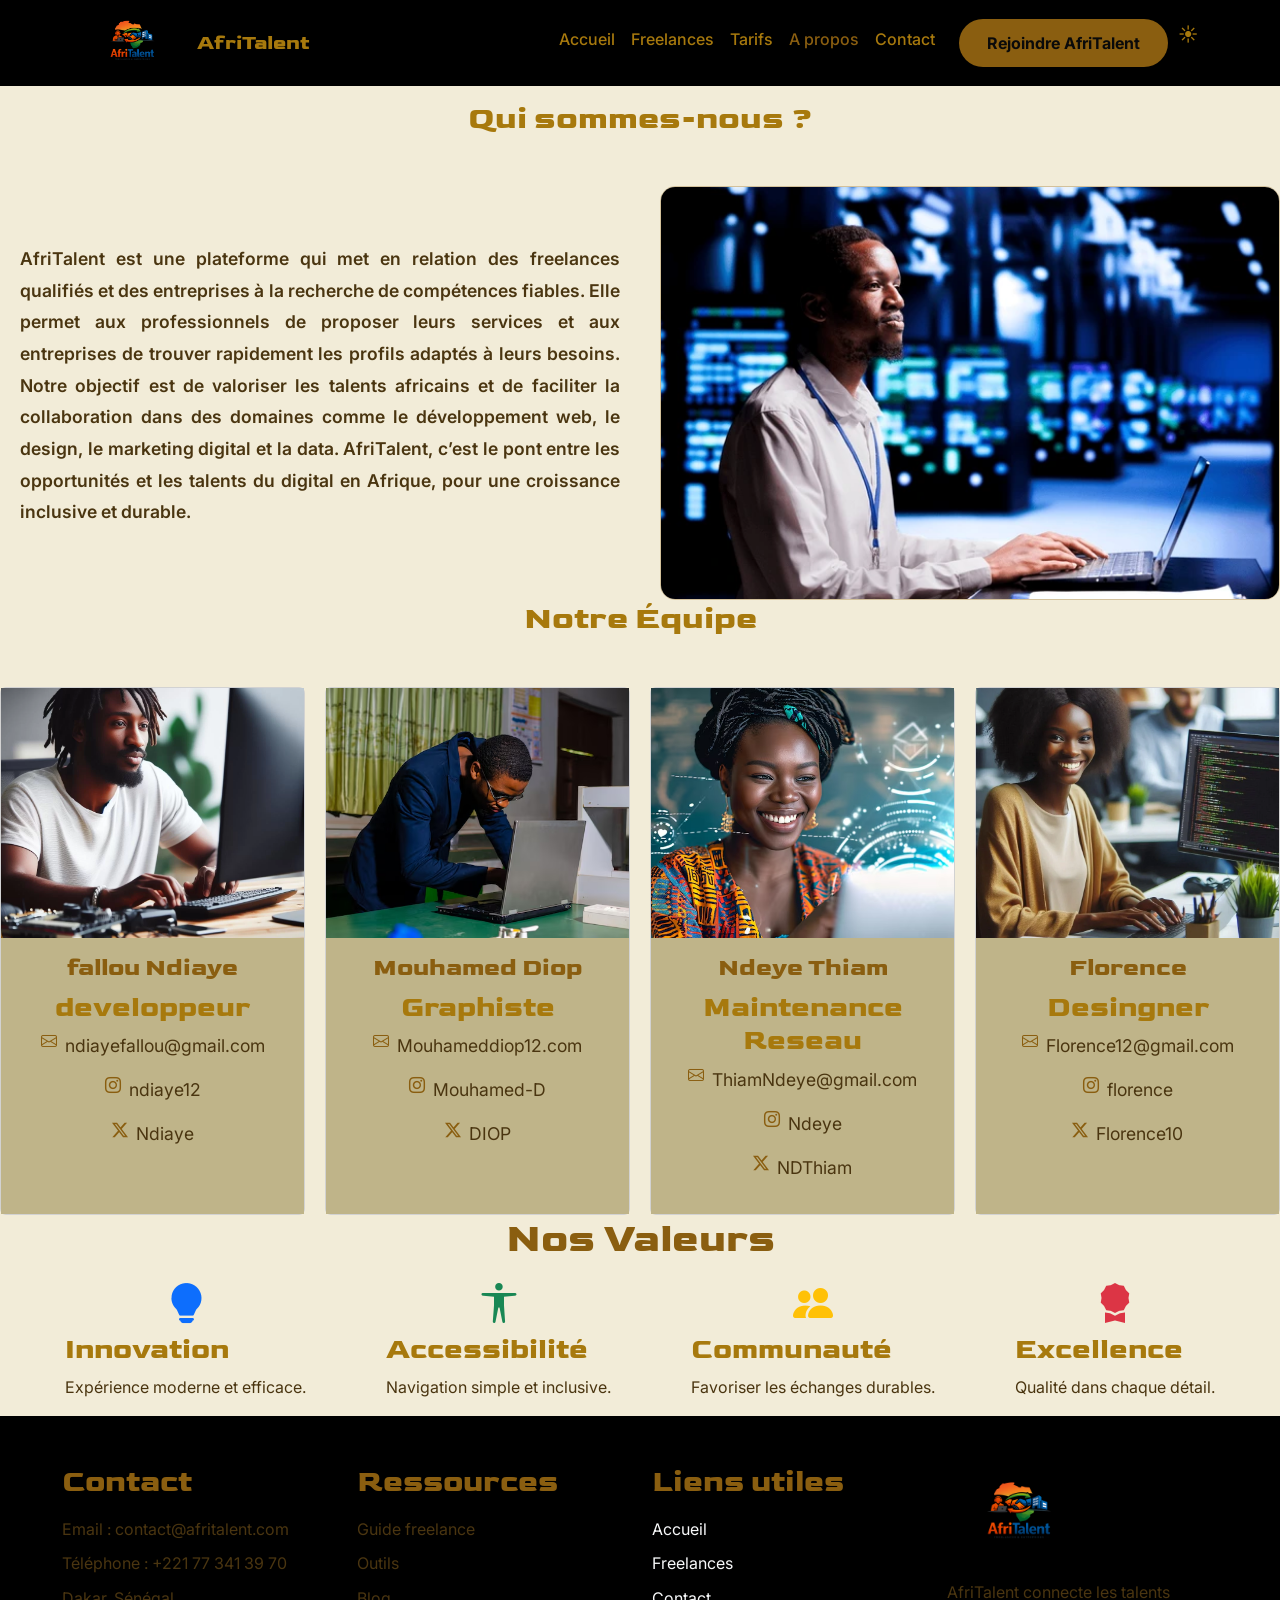
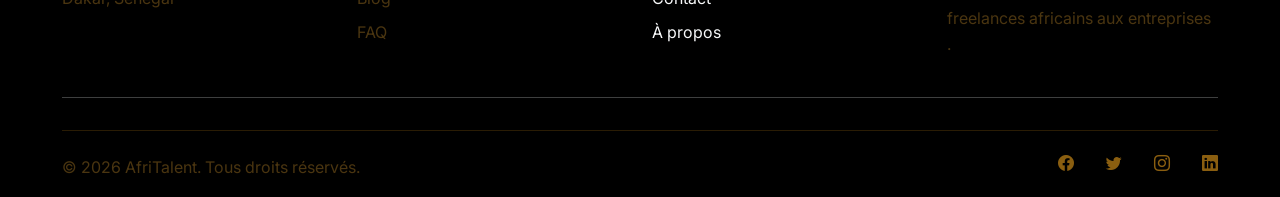
==== commit cc68e4e0: "filtrage dynamique des freelances et validation du formulaire de contact" ====
--- a/about.html
+++ b/about.html
@@ -71,7 +71,8 @@
     <p>
 AfriTalent est une plateforme qui met en relation des freelances qualifiés et des entreprises à la recherche de compétences fiables. Elle permet aux professionnels de proposer leurs services et aux entreprises de trouver rapidement les profils adaptés à leurs besoins.
 Notre objectif est de valoriser les talents africains et de faciliter la collaboration dans des domaines comme le développement web, le design, le marketing digital et la data.
-AfriTalent, c’est le pont entre les opportunités et les talents du digital.
+AfriTalent, c’est le pont entre les opportunités et les talents du digital en Afrique, pour une croissance inclusive et durable.
+
     </p>
      </div>
      </div>
@@ -97,7 +98,7 @@
        <img src="images/informaticien2.avif" alt="image a propos">
         <div class="card-body">
         <h4>Mouhamed Diop</h4>
-        <h3>Ingenieur informatique</h3>
+        <h3>Graphiste</h3>
         <p><i class="bi bi-envelope"> </i><a href="">Mouhameddiop12.com</a></p>
         <p><i class="bi bi-instagram"> </i> <a href="">Mouhamed-D</a></p>
         <p><i class="bi bi-twitter-x"> </i><a href="">DIOP</a></p>
--- a/css/style.css
+++ b/css/style.css
@@ -85,6 +85,12 @@
   font-family: var(--font-body);
   line-height: 1.6;
   transition: background-color 0.3s ease, color 0.3s ease;
+  animation: fadeInPage 0.7s ease forwards;
+}
+
+@keyframes fadeInPage {
+  from { opacity: 0; }
+  to { opacity: 1; }
 }
 
 h1, h2, h3, h4, h5 {
@@ -475,11 +481,11 @@
   text-shadow: 0 1px 4px rgba(0,0,0,0.5);
 }
 
-.carousel-control-prev,
+/* .carousel-control-prev,
 .carousel-control-next { width: 8%; }
 
 .carousel-control-prev-icon,
-.carousel-control-next-icon { background-size: 70%; }
+.carousel-control-next-icon { background-size: 70%; } */
 
 .carousel-indicators button {
   width: 10px !important;
@@ -644,7 +650,7 @@
 .card-body .btn { margin-top: auto; }
 
 .card-title {
-  color: var(--text-primary);
+  color: var(--gold);
   font-family: var(--font-title);
   text-align: center;
 }
@@ -655,7 +661,9 @@
 
 .Nos-freelences .card-body { align-items: center; }
 .Nos-freelences .card-body p { text-align: center; }
-
+.btn btn-primary {
+color: var(--text-on-gold);
+}
 /* ==============================================
    PAGE 3 — TARIFS
    ============================================== */
@@ -821,7 +829,7 @@
   font-family: var(--font-body);
   line-height: 1.8;
   text-align: justify;
-  font-weight: 400;
+  font-weight: 600;
   margin-left: 20px;
 }
 
@@ -840,7 +848,7 @@
   object-fit: cover;
 }
 
-.card h4, .card h3 { color: var(--text-primary); }
+.card h4 { color: var(--gold); }
 
 .card-body p {
   display: flex;
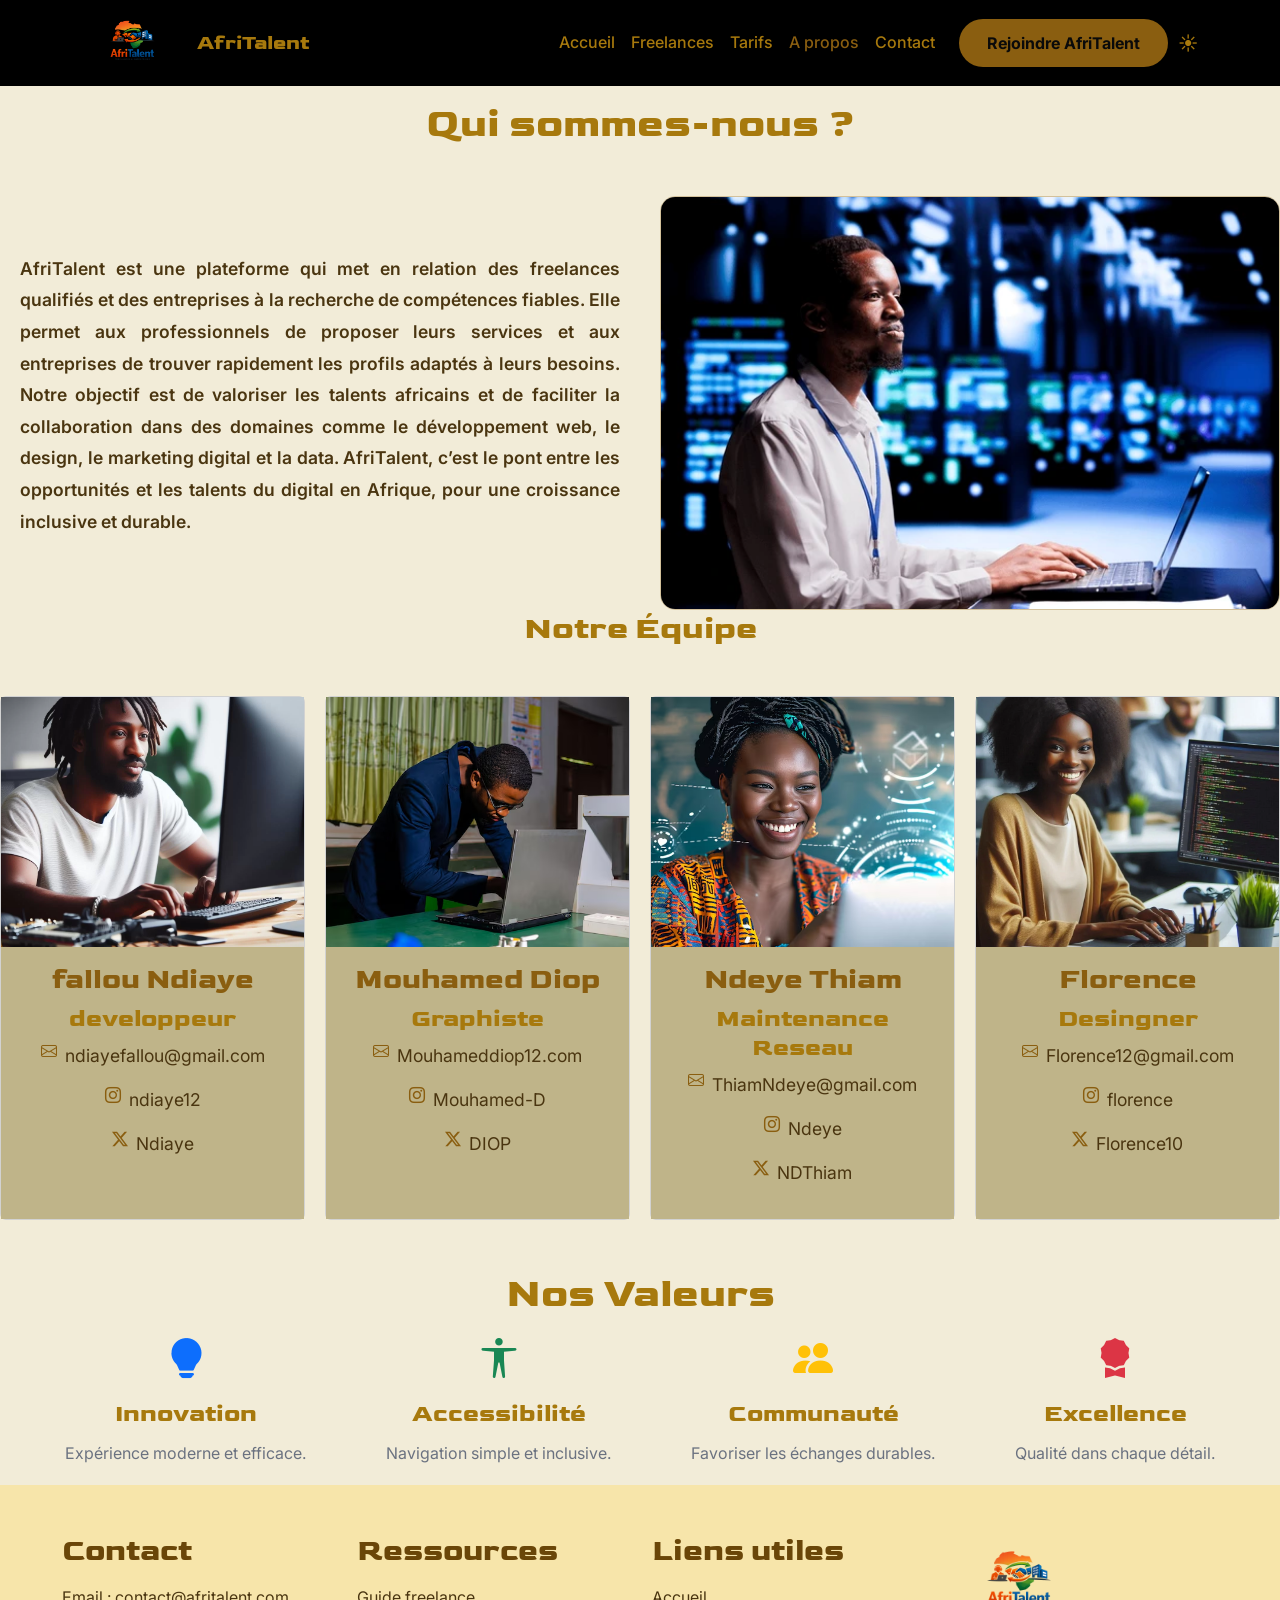
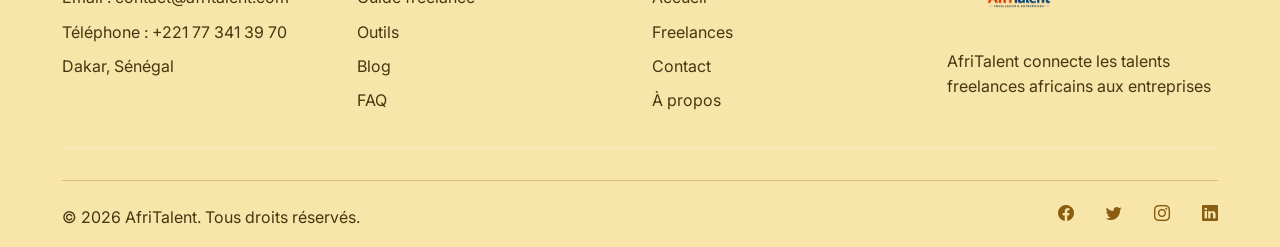
==== commit 59c563e4: "Finalisation : corrections responsive, optimisation du code et commentaires" ====
--- a/about.html
+++ b/about.html
@@ -13,7 +13,9 @@
 <link rel="stylesheet" href="css/style.css">
 </head>
 <body> 
-<!-- Barre de navigation commune a toutes les pages  -->
+<!--====================================================
+       Barre de navigation commune a toutes les pages  
+   =====================================================-->
 
 <nav class="navbar navbar-expand-lg navbar-dark bg-black fixed-top"> 
 <div class="container"> 
@@ -46,79 +48,84 @@
 <li class="nav-item">
    <a class="nav-link" href="contact.html">Contact</a>
 </li> 
+</ul> 
 <button class="btn btn-primary ms-3"> Rejoindre AfriTalent
 </button>
 <div class="btn-mode">
 <button id="theme-toggle" aria-label="Changer de thème">🌙</button>
 </div>
-   </ul> 
+
    </div>
    </div> 
    </nav> 
    <main>
-   <!-- section Notre histoire -->
+   <!--==============================
+          section Notre histoire 
+     ================================-->
 
     <section class="Notre-Histoire">
        <div class="histoire-titre">
-      <h2 class="histoire text-center mb-5">Qui sommes-nous ?</h2>
+         <h1 class="histoire text-center mb-5">Qui sommes-nous ?</h1>
        </div>
         <div class="Notre-Histoire-container">
 
      <div class="imgage-Notre-histoire">
-<img src="images/imagenotre-histoire.webp" alt="img">
+        <img src="images/imagenotre-histoire.webp" alt="img-notre-histoire">
      </div>
      <div class="text-Notre-histoire">
     <p>
-AfriTalent est une plateforme qui met en relation des freelances qualifiés et des entreprises à la recherche de compétences fiables. Elle permet aux professionnels de proposer leurs services et aux entreprises de trouver rapidement les profils adaptés à leurs besoins.
-Notre objectif est de valoriser les talents africains et de faciliter la collaboration dans des domaines comme le développement web, le design, le marketing digital et la data.
-AfriTalent, c’est le pont entre les opportunités et les talents du digital en Afrique, pour une croissance inclusive et durable.
+       AfriTalent est une plateforme qui met en relation des freelances qualifiés et des entreprises à la recherche de compétences fiables. Elle permet aux professionnels de proposer leurs services et aux entreprises de trouver rapidement les profils adaptés à leurs besoins.
+       Notre objectif est de valoriser les talents africains et de faciliter la collaboration dans des domaines comme le développement web, le design, le marketing digital et la data.
+       AfriTalent, c’est le pont entre les opportunités et les talents du digital en Afrique, pour une croissance inclusive et durable.
 
     </p>
      </div>
      </div>
     </section>
-    <!-- Section a propos  -->
+    <!--====================
+         Section a propos  
+     =======================-->
      
 <section class="A-propos">
   
-<h2 class="text-center mb-5 ">Notre Équipe</h2>
+   <h2 class="text-center mb-5 ">Notre Équipe</h2>
 <div class="card-container">
 
 <div class="card">
-       <img src="images/-New-Nigerian-Freelancers.webp" alt="image a propos">
+       <img src="images/-New-Nigerian-Freelancers.webp" alt="image-equipe">
        <div class="card-body">
-       <h4>fallou Ndiaye</h4>
-       <h3>developpeur</h3>
+       <h3>fallou Ndiaye</h3>
+       <h4>developpeur</h4>
        <p><i class="bi bi-envelope"></i><a href=""> ndiayefallou@gmail.com</a></p>
        <p><i class="bi bi-instagram"></i> <a href="">ndiaye12</a></p>
        <p><i class="bi bi-twitter-x"></i><a href="">Ndiaye</a></p>
  </div>
 </div>
  <div class="card">
-       <img src="images/informaticien2.avif" alt="image a propos">
+       <img src="images/informaticien2.avif" alt="image-equipe">
         <div class="card-body">
-        <h4>Mouhamed Diop</h4>
-        <h3>Graphiste</h3>
+        <h3>Mouhamed Diop</h3>
+        <h4>Graphiste</h4>
         <p><i class="bi bi-envelope"> </i><a href="">Mouhameddiop12.com</a></p>
         <p><i class="bi bi-instagram"> </i> <a href="">Mouhamed-D</a></p>
         <p><i class="bi bi-twitter-x"> </i><a href="">DIOP</a></p>
 </div>
  </div>
 <div class="card">
-        <img src="images/informaticienne3.avif" alt="image a propos">
+        <img src="images/informaticienne3.avif" alt="image-equipe">
         <div class="card-body">
-        <h4>Ndeye Thiam</h4>
-        <h3>Maintenance Reseau</h3>
+        <h3>Ndeye Thiam</h3>
+        <h4>Maintenance Reseau</h4>
         <p><i class="bi bi-envelope"> </i><a href="">ThiamNdeye@gmail.com</a></p>
         <p><i class="bi bi-instagram"> </i><a href="">Ndeye</a></p>
         <p><i class="bi bi-twitter-x"> </i><a href="">NDThiam</a></p>
 </div>
 </div>
 <div class="card">
-        <img src="images/informaticienne4.webp" alt="image a propos">
+        <img src="images/informaticienne4.webp" alt="image-equipe">
         <div class="card-body">
-        <h4>Florence </h4>
-        <h3>Desingner</h3>
+        <h3>Florence </h3>
+        <h4>Desingner</h4>
         <p><i class="bi bi-envelope"></i> <a href="">Florence12@gmail.com</a></p>
         <p><i class="bi bi-instagram"></i> <a href="">florence</a></p>
         <p><i class="bi bi-twitter-x"></i>  <a href="">Florence10</a></p>
@@ -127,7 +134,9 @@
 </div>
  </section>
  
-<!-- Section nos valeurs  -->
+  <!--==========================
+       Section nos valeurs  
+  =============================-->
  
     <section class="valeurs">
 
@@ -165,7 +174,7 @@
    </main>
     <!-- footer commun a toutes les pages  -->
 
-    <footer class="site-footer bg-black text-light pt-5 pb-3">
+    <footer class="site-footer pt-5 pb-3">
   <div class="container">
 
     <div class="row gy-4">
@@ -173,8 +182,8 @@
       <!-- Colonne 1 : Contact -->
 
       <div class="col-md-3">
-        <h5 class="fw-bold mb-3">Contact</h5>
-        <ul class="list-unstyled">
+        <h3 class="fw-bold mb-3">Contact</h3>
+     <ul class="list-unstyled">
           <li>Email : contact@afritalent.com</li>
           <li>Téléphone : +221 77 341 39 70</li>
           <li>Dakar, Sénégal</li>
@@ -184,7 +193,7 @@
       <!-- Colonne 2 : Ressources -->
 
       <div class="col-md-3">
-        <h5 class="fw-bold mb-3">Ressources</h5>
+        <h3 class="fw-bold mb-3">Ressources</h3>
         <ul class="list-unstyled">
           <li>Guide freelance</li>
           <li>Outils</li>
@@ -196,12 +205,12 @@
       <!-- Colonne 3 : Liens utiles -->
 
       <div class="col-md-3">
-        <h5 class="fw-bold mb-3">Liens utiles</h5>
+        <h3 class="fw-bold mb-3">Liens utiles</h3>
         <ul class="list-unstyled">
-          <li><a href="index.html" class="text-light text-decoration-none">Accueil</a></li>
-          <li><a href="freelances.html" class="text-light text-decoration-none">Freelances</a></li>
-          <li><a href="contact.html" class="text-light text-decoration-none">Contact</a></li>
-          <li><a href="about.html" class="text-light text-decoration-none">À propos</a></li>
+          <li><a href="index.html" class="text-decoration-none">Accueil</a></li>
+          <li><a href="freelances.html" class="text-decoration-none">Freelances</a></li>
+          <li><a href="contact.html" class="text-decoration-none">Contact</a></li>
+          <li><a href="about.html" class="text-decoration-none">À propos</a></li>
         </ul>
       </div>
 
@@ -210,7 +219,7 @@
       <div class="col-md-3">
         <img src="images/logoAfriTalent.png" alt="AfriTalent" style="width: 150px;">
         <p class="mt-3">
-          AfriTalent connecte les talents freelances africains aux entreprises .
+          AfriTalent connecte les talents freelances africains aux entreprises 
         </p>
       </div>
 
--- a/css/style.css
+++ b/css/style.css
@@ -1,38 +1,29 @@
 ﻿@import url('https://fonts.googleapis.com/css2?family=Goldman:wght@400;700&family=Inter:ital,opsz,wght@0,14..32,100..900;1,14..32,100..900&family=Oswald:wght@200..700&display=swap');
 @import url('https://fonts.googleapis.com/css2?family=Goldman:wght@400;700&family=Oswald:wght@200..700&display=swap');
 
-/* reset css  */
 
    /* VARIABLES — DARK MODE  */
 :root {
-  /* Or */
-  --gold:        #C9A84C;   /* or principal, fonds boutons */
-  --gold-dark:   #A07830;   /* or foncé, hover */
-  --gold-light:  #E8C97A;   /* or clair, titres sur fond sombre */
-  --gold-subtle: rgba(201, 168, 76, 0.12); /* teinture légère */
-  --gold-border: rgba(201, 168, 76, 0.22); /* bordures */
-
-  /* Fonds */
-  --bg-color:    #0A0A0A;   /* fond page */
-  --card-bg:     #141414;   /* fond card */
-  --surface:     #1C1C1C;   /* fond élevé (modals, accordéons) */
-
-  /* Textes */
-  --text-primary:   #F0EAD6; /* texte principal — crème chaud */
-  --text-secondary: #B8A98A; /* texte secondaire — or pâle */
-  --text-on-gold:   #0A0A0A; /* texte sur fond doré (boutons) */
-  --text-muted:     #6B6050; /* texte désactivé */
-
-  /* Couleurs sémantiques (success, info, etc.) */
-  --color-success: #4CAF7A;
-  --color-danger:  #E05A5A;
-
-  /* Misc */
+  --gold:        #C9A84C;  
+  --gold-dark:   #A07830; 
+  --gold-light:  #E8C97A;   
+  --gold-subtle: rgba(201, 168, 76, 0.12); 
+  --gold-border: rgba(201, 168, 76, 0.22); 
+
+
+  --bg-color:    #0A0A0A;   
+  --card-bg:     #141414;   
+  --surface:     #1C1C1C;   
+
+  --text-primary:   #F0EAD6; 
+  --text-secondary: #B8A98A; 
+  --text-on-gold:   #0A0A0A; 
+  --text-muted:     #6B6050;
+
   --navbar-height: 85px;
   --font-title: 'Goldman', sans-serif;
   --font-body:  'Inter', sans-serif;
 
-  /* Rétrocompatibilité (anciens noms utilisés dans le HTML) */
   --primary-color: var(--gold);
   --main-color:    var(--gold-dark);
   --text-color:    var(--text-primary);
@@ -51,18 +42,15 @@
   --gold-subtle: rgba(138, 94, 16, 0.08);
   --gold-border: rgba(138, 94, 16, 0.30);
 
-  /* Fonds — bien différenciés */
-  --bg-color:    #F2ECD8;   /* fond page : crème moyen */
-  --card-bg:     #bfb489;   /* fond card : blanc cassé chaud */
-  --surface:     #EDE5C8;   /* fond élevé : crème foncé */
-
-  /* Textes — tous sombres et lisibles */
-  --text-primary:   #a7790d;   /* quasi-noir */
-  --text-secondary: #4A3510;   /* brun foncé */
-  --text-on-gold:   #FFFFFF;   /* blanc sur or */
-  --text-muted:     #7A6440;   /* brun moyen */
-
-  /* Rétrocompatibilité */
+  --bg-color:    #F2ECD8;   
+  --card-bg:     #bfb489;   
+  --surface:     #EDE5C8;  
+
+  --text-primary:   #a7790d;   
+  --text-secondary: #4A3510;   
+  --text-on-gold:   #FFFFFF;   
+  --text-muted:     #7A6440;   
+
   --primary-color: var(--gold);
   --main-color:    var(--gold-dark);
   --text-color:    var(--text-primary);
@@ -76,7 +64,7 @@
 *, *::before, *::after {
   margin: 0;
   padding: 0;
-  box-sizing: border-box;
+  box-sizing: border-box;  /* bordures paddings inclus dans la taille de l'element  */
 }
 
 body {
@@ -84,14 +72,26 @@
   color: var(--text-primary);
   font-family: var(--font-body);
   line-height: 1.6;
-  transition: background-color 0.3s ease, color 0.3s ease;
-  animation: fadeInPage 0.7s ease forwards;
-}
+  transition: background-color 0.3s ease, color 0.3s ease; /* Transition fluide sur bg-color et couleur (0.3s) */
+  animation: fadeInPage 0.7s ease forwards;  /* Animation d'entrée fadeInPage (0.7s, garde état final) */ 
+}
+
+/* Les sections qui apparaissent en fondu à l'entrée dans le viewport */
 
 @keyframes fadeInPage {
   from { opacity: 0; }
-  to { opacity: 1; }
-}
+  to { opacity: 4; }
+}
+/* animation shake  */
+
+ @keyframes shake { 
+  0% { transform: translateX(0); } 
+  25% { transform: translateX(10px); } 
+  50% { transform: translateX(-10px); } 
+  75% { transform: translateX(10px); } 
+  100% { transform: translateX(0); } 
+}
+
 
 h1, h2, h3, h4, h5 {
   font-family: var(--font-title);
@@ -99,8 +99,8 @@
   color: var(--text-primary);
 }
 
-/* ==============================================
-   NAVBAR
+ /* ==============================================
+            NAVBAR
    ============================================== */
 .logo-AfriTalent {
   height: 70px;
@@ -150,9 +150,7 @@
 /* Effet scroll navbar */
 .home-page nav.navbar {
   background: transparent !important;
-  transition: background 0.3s ease, box-shadow 0.3s ease,
-   backdrop-filter 0.3s ease, padding 0.3s ease;
-  padding: 1rem 0;
+  transition: background 0.3s ease, box-shadow 0.3s ease,backdrop-filter 0.3s ease, padding 0.3s ease; padding: 1rem 0;  /* Anime en douceur 4 propriétés sur 0.3 secondes avec une courbe ease (démarrage rapide, fin progressive)  */
 }
 
 .home-page nav.navbar.scrolled {
@@ -161,6 +159,10 @@
   backdrop-filter: blur(16px);
   padding: 0.7rem 0;
 }
+nav.navbar.scrolled .btn-primary {
+  color: var(--bg-color) !important;
+  background: var(--gold) !important;
+}
 
 body.light-mode .home-page nav.navbar.scrolled {
   background: rgba(237, 229, 200, 0.97) !important;
@@ -180,9 +182,10 @@
 
 nav.navbar.scrolled .navbar-brand,
 nav.navbar.scrolled .nav-link,
-nav.navbar.scrolled .btn-mode button {
+nav.navbar.scrolled {
   color: var(--text-primary) !important;
 }
+
 
 /* ==============================================
    SECTION HERO
@@ -215,17 +218,19 @@
 }
 
 /* Texte hero : toujours blanc sur l'image sombre */
+
 .texte-Hero h1 {
   font-size: 3.5rem;
   font-weight: 700;
   color: #F0EAD6;
   margin-bottom: 20px;
   line-height: 1.2;
+  margin-top: 20px;
 }
 
 .texte-Hero h2 {
   font-size: 1.5rem;
-  color: #D4C49A; /* crème dorée — lisible sur image */
+  color: #D4C49A; 
   margin-bottom: 40px;
   line-height: 1.6;
 }
@@ -248,7 +253,7 @@
 .btn-Hero .btn-primary {
   background-color: var(--gold);
   border-color: var(--gold);
-  color: #0A0A0A; /* noir sur or — contraste élevé */
+  color: #0A0A0A; 
   font-weight: 700;
 }
 
@@ -258,6 +263,7 @@
   color: #F0EAD6;
   transform: translateY(-2px);
   box-shadow: 0 8px 20px rgba(201, 168, 76, 0.35);
+ animation: shake 0.5s; 
 }
 
 /* Outline button secondaire */
@@ -294,7 +300,7 @@
 
 .stat-box h2 {
   font-size: 2.5rem;
-  color: var(--gold-light); /* or clair — lisible sur noir */
+  color: var(--gold-light); 
   margin-bottom: 10px;
   font-weight: 700;
 }
@@ -316,29 +322,41 @@
 .bento-grid {
   display: grid;
   grid-template-columns: repeat(4, 1fr);
-  grid-auto-rows: 180px;
+  grid-auto-rows: minmax(180px, auto);
   gap: 20px;
   padding: 20px;
+  align-items: stretch;
 }
 
 .bento-grid article {
   padding: 20px;
   border-radius: 20px;
   position: relative;
-  overflow: hidden;
+  overflow: visible;
+  min-height: 180px;
+  display: flex;
+  flex-direction: column;
   background-color: var(--card-bg);
   border: 1px solid var(--gold-border);
   box-shadow: 0 2px 12px rgba(0, 0, 0, 0.08);
 }
 
 .bento-grid p {
-  color: var(--text-secondary); 
-  text-align: justify;
+  color: var(--text-secondary);
+  text-align: left;
+  line-height: 1.5;
+  margin: 0;
+  overflow-wrap: anywhere;
+  word-break: break-word;
   hyphens: auto;
 }
 
-.bento-grid h3, .bento-grid h4 {
-  color: var(--text-primary);
+.bento-grid h3 {
+  color: var(--text-primary);
+  display: flex;
+  justify-content: center;
+  text-align: center;
+  margin-bottom: 8px;
 }
 
 .step-number {
@@ -468,24 +486,18 @@
   border-radius: 25px;
 }
 
-.carousel-caption h5 {
+.carousel-caption h4 {
   font-size: 2.2rem;
   font-weight: bold;
-  color: #F0EAD6; /* blanc crème — lisible sur image sombre */
+  color: var(--gold); 
   text-shadow: 0 2px 8px rgba(0,0,0,0.6);
 }
 
 .carousel-caption p {
   font-size: 1.1rem;
-  color: var(--gold-light); /* or clair — visible sur image */
+  color: var(--gold-light); 
   text-shadow: 0 1px 4px rgba(0,0,0,0.5);
 }
-
-/* .carousel-control-prev,
-.carousel-control-next { width: 8%; }
-
-.carousel-control-prev-icon,
-.carousel-control-next-icon { background-size: 70%; } */
 
 .carousel-indicators button {
   width: 10px !important;
@@ -499,7 +511,7 @@
 }
 
 /* ==============================================
-   CTA
+                      CTA
    ============================================== */
 .CTA {
   background: linear-gradient(135deg, #C9A84C 0%, #8A6020 100%);
@@ -513,7 +525,7 @@
   font-size: 1.5rem;
   font-weight: 600;
   font-family: var(--font-title);
-  color: #0A0A0A; /* noir sur or — contraste max */
+  color: #0A0A0A; 
 }
 
 .btn-cta {
@@ -537,9 +549,15 @@
   box-shadow: 0 10px 20px rgba(0, 0, 0, 0.35);
 }
 
-/* ==============================================
-   FOOTER
-   ============================================== */
+           /* ==============================================
+                           FOOTER
+            ============================================== */
+
+footer.site-footer {
+  background-color: var(--surface);
+  color: var(--text-primary);
+}
+
 footer .container { max-width: 1180px; }
 
 footer ul { list-style: none; margin: 0; padding: 0; }
@@ -550,7 +568,7 @@
   margin-bottom: 0.55rem;
 }
 
-footer h5 {
+footer h3 {
   color: var(--gold);
   font-size: 1.9rem;
   margin-bottom: 1rem;
@@ -565,6 +583,21 @@
 footer li { color: var(--text-secondary); }
 
 footer a:hover { color: var(--gold); }
+
+body.light-mode footer {
+  background-color: #f7e5aa;
+  color: var(--text-primary);
+}
+
+body.light-mode footer h3 {
+  color: var(--gold-dark);
+}
+
+body.light-mode footer p,
+body.light-mode footer a,
+body.light-mode footer li {
+  color: var(--text-secondary);
+}
 
 .footer-bottom {
   display: flex;
@@ -581,9 +614,9 @@
 
 footer img { width: auto; max-width: 150px; }
 
-/* ==============================================
-   PAGE 2 — FREELANCES
-   ============================================== */
+            /* ==============================================
+                    PAGE 2 — FREELANCES
+             ============================================== */
 #barre-de-recherche {
   padding: 20px;
   margin-top: var(--navbar-height);
@@ -695,19 +728,15 @@
   background: linear-gradient(180deg, #FFF5DC 0%, #FFFFFF 100%);
 }
 
-/* Prix dans les cards tarif */
 .col-md-4 .card .price {
-  font-size: 2.5rem;
-  font-weight: 700;
-  color: var(--gold); /* or sur fond sombre — lisible */
-  font-family: var(--font-title);
+  color: var(--gold);
 }
 
 /* Bouton dans les cards tarif */
 .col-md-4 a {
   background-color: var(--gold);
   font-weight: 700;
-  color: #0A0A0A; /* noir sur or */
+  color: #0A0A0A; 
   border-radius: 30px;
   padding: 10px 24px;
   display: inline-block;
@@ -750,11 +779,9 @@
 }
 
 /* Icône accordion Bootstrap */
-.accordion-button::after {
-  filter: invert(75%) sepia(40%) saturate(400%) hue-rotate(5deg);
-}
 
 /* Bouton ouvert */
+
 .accordion-button:not(.collapsed) {
   background: var(--gold);
   color: #0A0A0A;
@@ -833,7 +860,10 @@
   margin-left: 20px;
 }
 
-/* Notre équipe */
+/*=========================
+      Notre équipe 
+ ==============================*/
+ 
 .A-propos { background: var(--bg-color); }
 
 .card-container {
@@ -848,7 +878,7 @@
   object-fit: cover;
 }
 
-.card h4 { color: var(--gold); }
+.card h3 { color: var(--gold); }
 
 .card-body p {
   display: flex;
@@ -870,17 +900,45 @@
 .card-body a:hover { color: var(--gold); }
 
 /* Valeurs */
+
 .valeurs h2 {
-  color: var(--gold);
   font-size: 2.5em;
-  margin-bottom: 20px;
   text-align: center;
+  margin: 50px 0 20px;
 }
 
 .valeurs-container {
   display: flex;
-  gap: 80px;
   justify-content: center;
+  gap: 3rem;
+  flex-wrap: wrap;
+  padding: 0 2rem;
+  margin-bottom: 20px;
+}
+
+.valeur {
+  display: flex;
+  flex-direction: column;
+  align-items: center;
+  text-align: center;
+  gap: 0.75rem;
+}
+
+.valeur i {
+  font-size: 2.5rem;
+}
+
+.valeur h3 {
+  font-size: 1.5rem;
+  font-weight: 600;
+  margin: 0;
+}
+
+.valeur p {
+  font-size: 1rem;
+  color: #6b7280;
+  margin: 0;
+  line-height: 1.5;
 }
 
 /* ==============================================
@@ -979,7 +1037,7 @@
   height: 45px;
   min-width: 45px;
   background: var(--gold);
-  color: #121111; /* noir sur or */
+  color: #121111; 
   display: flex;
   justify-content: center;
   align-items: center;
@@ -1004,9 +1062,9 @@
   margin-bottom: 20px;
 }
 
-/* ==============================================
-   LOCALISATION
-   ============================================== */
+           /* ==============================================
+                     LOCALISATION
+            ============================================== */
 #localisation {
   background-color: var(--bg-color);
   padding: 60px 0;
@@ -1047,7 +1105,9 @@
 ========================= */
 
 @media (max-width: 378px) {
-
+     p{
+        font-size: 0.9rem;
+     }
     .Hero {
         padding: 40px 15px;
     }
@@ -1097,6 +1157,19 @@
         display: grid;
         grid-template-columns: 1fr;
         gap: 20px;
+        grid-auto-rows: minmax(180px, auto);
+    }
+
+    .bento-grid article {
+        min-height: auto;
+        overflow: visible;
+        padding: 18px;
+    }
+
+    .bento-grid p {
+        text-align: left;
+        font-size: 0.95rem;
+        line-height: 1.45;
     }
 
     .card1,
@@ -1105,6 +1178,7 @@
     .card4 {
         grid-column: span 1;
         grid-row: span 1;
+        width: 100%;
     }
 
     .categories-grid {
@@ -1118,12 +1192,32 @@
     }
 
     .carousel-item img {
-        height: 250px;
+        height: 320px;
         object-fit: cover;
     }
 
     .carousel-caption {
+        display: block !important;
+        position: static;
+        margin: 8px 6px 0;
+        padding: 10px 12px;
+        border-radius: 14px;
+        background: rgba(5, 5, 5, 0.78);
+        text-align: center;
         font-size: 0.8rem;
+    }
+
+    .carousel-caption h3,
+    .carousel-caption h4 {
+        color: #fff;
+        text-shadow: none;
+        font-size: 1rem;
+    }
+
+    .carousel-caption p {
+        color: #fff;
+        text-shadow: none;
+        font-size: 0.85rem;
     }
 
     .CTA {
@@ -1141,9 +1235,8 @@
         text-align: center;
         margin-top: 15px;
     }
-
-    section {
-        padding: 50px 15px;
+    .carousel-caption h4 {
+        font-size: 1.5rem;
     }
 
     h2 {
@@ -1168,6 +1261,14 @@
     .valeurs-container{
         display: grid;
         grid-template-columns: 1fr;
+    }
+    .valeurs h3{
+        display: flex;
+        align-items: center;
+        gap: 10px;
+    }
+    .valeurs h2 {
+        font-size: 1.5rem;
     }
 }
 #scrollTopBtn{
@@ -1179,7 +1280,7 @@
   border: none;
   border-radius: 50%;
   background: var(--main-color);
-  color:white;
+  color:black;
   font-size: 25px;
  opacity: 0;
  visibility: hidden;
@@ -1227,6 +1328,17 @@
 
     .bento-grid {
         grid-template-columns: repeat(2, 1fr);
+        grid-auto-rows: minmax(180px, auto);
+    }
+
+    .bento-grid article {
+        overflow: visible;
+        min-height: auto;
+    }
+
+    .bento-grid p {
+        font-size: 0.95rem;
+        line-height: 1.45;
     }
 
     .card1,
@@ -1245,7 +1357,27 @@
     }
 
     .carousel-caption {
+        display: block !important;
+        position: static;
+        margin: 10px 10px 0;
+        padding: 12px 14px;
+        border-radius: 16px;
+        background: rgba(5, 5, 5, 0.72);
+        text-align: center;
         font-size: 0.9rem;
+    }
+
+    .carousel-caption h3,
+    .carousel-caption h4 {
+        color: #fff;
+        text-shadow: none;
+        font-size: 1.05rem;
+    }
+
+    .carousel-caption p {
+        color: #fff;
+        text-shadow: none;
+        font-size: 0.95rem;
     }
 
     .Notre-Histoire-container {
@@ -1306,6 +1438,17 @@
 
     .bento-grid {
         grid-template-columns: repeat(2, minmax(0, 1fr));
+        grid-auto-rows: minmax(180px, auto);
+    }
+
+    .bento-grid article {
+        overflow: visible;
+        min-height: auto;
+    }
+
+    .bento-grid p {
+        font-size: 1rem;
+        line-height: 1.45;
     }
 
     .categories-grid {
